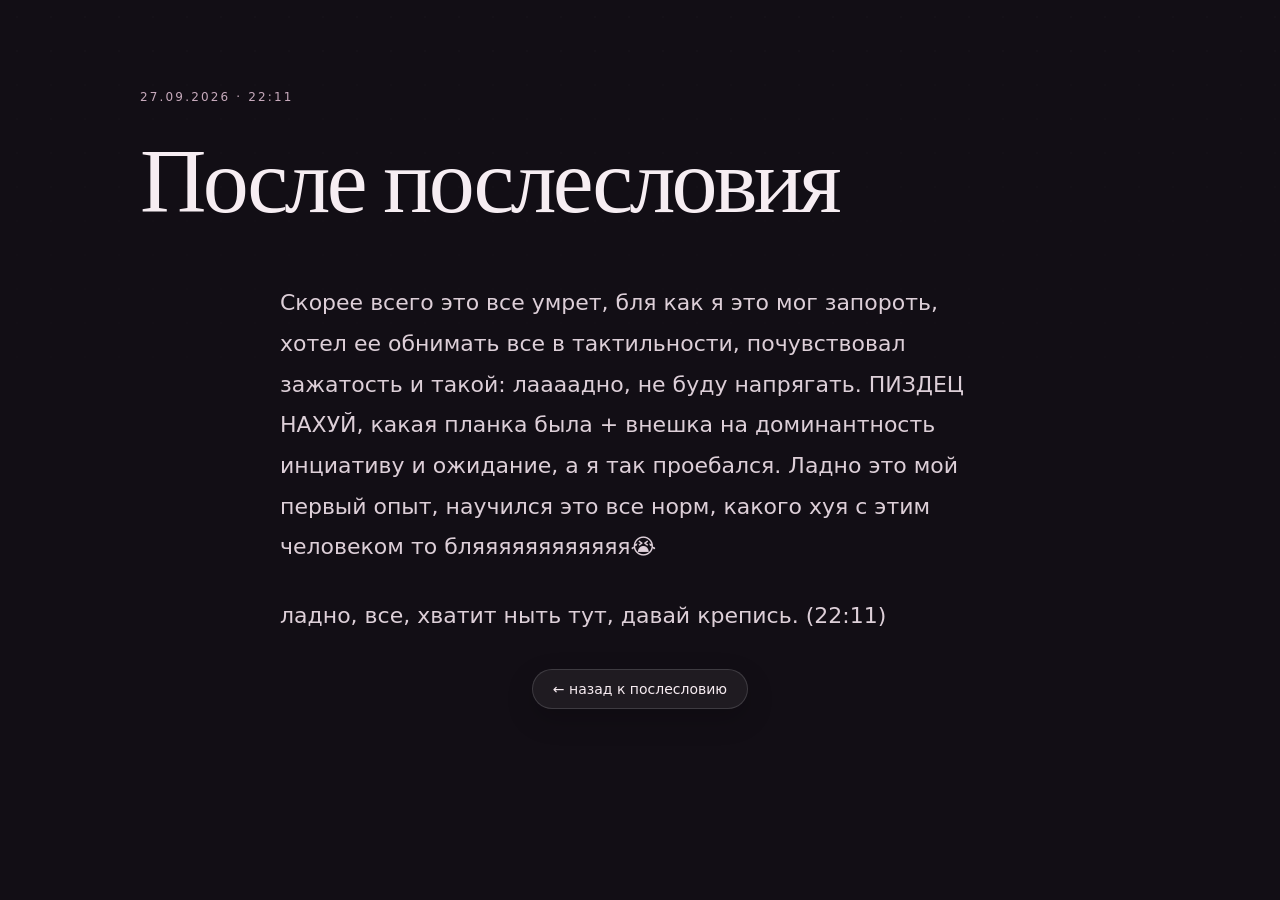
==== afterword-2.html @ 5e2ca645 "Add closing quote and a separate 22:11 journal page" ====
<!doctype html>
<html lang="ru">
<head>
<meta charset="utf-8">
<meta name="viewport" content="width=device-width, initial-scale=1, viewport-fit=cover">
<meta name="theme-color" content="#120e15">
<title>После послесловия — 27.09.2026, 22:11</title>
<link rel="stylesheet" href="site.css?v=20260927-32">
</head>
<body class="afterword-page">
<main class="afterword">
<div class="afterword-label">27.09.2026 · 22:11</div>
<h1>После послесловия</h1>
<div class="afterword-copy">
<p>Скорее всего это все умрет, бля как я это мог запороть, хотел ее обнимать все в тактильности, почувствовал зажатость и такой: лаааадно, не буду напрягать. ПИЗДЕЦ НАХУЙ, какая планка была + внешка на доминантность инциативу и ожидание, а я так проебался. Ладно это мой первый опыт, научился это все норм, какого хуя с этим человеком то бляяяяяяяяяяяя😭</p>
<p>ладно, все, хватит ныть тут, давай крепись. (22:11)</p>
</div>
<nav class="page-nav" aria-label="Навигация"><a href="afterword.html">← назад к послесловию</a></nav>
</main>
</body>
</html>
---- site.css ----
:root {
      --bg: #0d0910;
      --bg2: #1a101a;
      --paper: #fff8f3;
      --ink: #3a2730;
      --rose: #c78fa4;
      --rose-2: #e6b6c7;
      --cream: #f7ede7;
      --white: #fffdfb;
      --muted: #bdaab4;
      --gold: #c8ab7d;
      --shadow: 0 24px 70px rgba(0,0,0,.42);
    }

    * { box-sizing: border-box; }
    html { scroll-behavior: smooth; }
    body {
      margin: 0;
      font-family: Inter, ui-sans-serif, system-ui, -apple-system, BlinkMacSystemFont, "Segoe UI", sans-serif;
      color: var(--white);
      background:
        radial-gradient(circle at 20% 10%, rgba(199,143,164,.16), transparent 30%),
        radial-gradient(circle at 85% 20%, rgba(200,171,125,.08), transparent 28%),
        linear-gradient(180deg, #110b12 0%, #0b080d 45%, #100b12 100%);
      min-height: 100vh;
      overflow-x: hidden;
    }

    body::before {
      content: "";
      position: fixed;
      inset: 0;
      pointer-events: none;
      background-image: radial-gradient(rgba(255,255,255,.14) 1px, transparent 1px);
      background-size: 34px 34px;
      mask-image: linear-gradient(to bottom, rgba(0,0,0,.5), transparent 78%);
      opacity: .24;
      z-index: 0;
    }

    button { font: inherit; }

    .intro {
      position: fixed;
      inset: 0;
      z-index: 100;
      display: grid;
      place-items: center;
      padding: 22px;
      background:
        radial-gradient(circle at center, rgba(199,143,164,.15), transparent 45%),
        linear-gradient(180deg, #120c14, #08070a);
      transition: opacity 1s ease, visibility 1s ease;
    }

    .intro.hidden { opacity: 0; visibility: hidden; }

    .intro-note {
      position: absolute;
      top: 24px;
      left: 50%;
      transform: translateX(-50%);
      width: min(92vw, 620px);
      text-align: center;
      color: #d7c8d0;
      font-size: 14px;
      letter-spacing: .03em;
      opacity: .8;
    }

    .envelope-wrap {
      width: min(88vw, 430px);
      perspective: 1200px;
      filter: drop-shadow(0 30px 45px rgba(0,0,0,.48));
    }

    .envelope {
      position: relative;
      width: 100%;
      aspect-ratio: 1.5 / 1;
      cursor: pointer;
      transform-style: preserve-3d;
    }

    .envelope-base {
      position: absolute;
      inset: 0;
      border-radius: 18px;
      background: linear-gradient(145deg, #eed7df, #c99baa 70%);
      overflow: hidden;
      box-shadow: inset 0 1px 0 rgba(255,255,255,.5);
    }

    .envelope-base::before,
    .envelope-base::after {
      content: "";
      position: absolute;
      bottom: 0;
      width: 72%;
      height: 100%;
      background: linear-gradient(145deg, #ddb6c3, #bf8899);
    }
    .envelope-base::before {
      left: -24%;
      clip-path: polygon(0 100%, 0 35%, 100% 100%);
    }
    .envelope-base::after {
      right: -24%;
      clip-path: polygon(0 100%, 100% 35%, 100% 100%);
    }

    .flap {
      position: absolute;
      inset: 0 0 auto 0;
      height: 58%;
      transform-origin: top;
      background: linear-gradient(160deg, #f7e7ec, #d5a8b7);
      clip-path: polygon(0 0, 100% 0, 50% 100%);
      z-index: 5;
      transition: transform 1s cubic-bezier(.2,.9,.18,1);
      backface-visibility: hidden;
    }

    .seal {
      position: absolute;
      left: 50%;
      top: 54%;
      width: 64px;
      height: 64px;
      border-radius: 50%;
      transform: translate(-50%,-50%);
      z-index: 6;
      display: grid;
      place-items: center;
      color: #f9e8ed;
      font-size: 25px;
      background: radial-gradient(circle at 35% 30%, #b8667c, #7d3348 72%);
      box-shadow: 0 8px 18px rgba(84,32,49,.35), inset 0 0 0 4px rgba(255,255,255,.08);
      transition: transform .5s ease, opacity .45s ease;
    }

    .tap-label {
      position: absolute;
      left: 50%;
      bottom: -54px;
      transform: translateX(-50%);
      white-space: nowrap;
      color: #e4d3dc;
      font-size: 14px;
      opacity: .85;
      letter-spacing: .05em;
      animation: pulse 1.8s infinite;
    }

    .letter {
      position: absolute;
      left: 6%;
      right: 6%;
      top: 10%;
      height: 120%;
      z-index: 4;
      padding: 28px 26px 30px;
      border-radius: 16px;
      color: var(--ink);
      background:
        linear-gradient(rgba(255,255,255,.76), rgba(255,255,255,.84)),
        repeating-linear-gradient(0deg, transparent 0 27px, rgba(99,59,74,.05) 27px 28px),
        var(--paper);
      box-shadow: var(--shadow);
      transform: translateY(44%) scale(.94);
      opacity: 0;
      overflow: auto;
      transition: transform 1.2s cubic-bezier(.16,.82,.16,1), opacity .65s ease;
    }

    .letter h2 {
      margin: 0 0 12px;
      font-family: Georgia, "Times New Roman", serif;
      font-weight: 500;
      font-size: clamp(28px, 6vw, 42px);
    }

    .letter p {
      margin: 0;
      line-height: 1.7;
      font-size: clamp(14px, 3.6vw, 17px);
    }

    .letter .sign {
      display: block;
      margin-top: 18px;
      font-family: Georgia, "Times New Roman", serif;
      font-style: italic;
      font-size: 19px;
    }

    .envelope.open .flap { transform: rotateX(180deg); }
    .envelope.open .seal { transform: translate(-50%,-50%) scale(.75); opacity: 0; }
    .envelope.open .letter { transform: translateY(-18%) scale(1); opacity: 1; }
    .envelope.open .tap-label { opacity: 0; animation: none; }

    .burning .letter {
      animation: burnAway 3.2s forwards ease-in;
      overflow: hidden;
    }
    .burning .letter::after {
      content: "";
      position: absolute;
      inset: -40% -10% auto -10%;
      height: 130%;
      background:
        radial-gradient(circle at 20% 80%, rgba(255,220,122,.95) 0 6%, rgba(255,115,31,.95) 7% 14%, rgba(49,17,12,.98) 24%, transparent 38%),
        radial-gradient(circle at 65% 85%, rgba(255,233,154,.95) 0 5%, rgba(255,91,24,.9) 8% 14%, rgba(55,18,15,.98) 25%, transparent 39%),
        linear-gradient(to bottom, transparent 0%, rgba(54,18,15,.98) 62%, #09070a 85%);
      filter: blur(2px);
      animation: burnLine 3.2s forwards linear;
      mix-blend-mode: multiply;
    }

    @keyframes burnAway {
      0% { opacity: 1; filter: none; }
      65% { filter: sepia(.4) contrast(1.15); }
      100% { opacity: 0; transform: translateY(-24%) scale(.94); filter: blur(10px) brightness(.35); }
    }
    @keyframes burnLine {
      0% { transform: translateY(-55%); }
      100% { transform: translateY(82%); }
    }
    @keyframes pulse {
      0%,100% { opacity:.55; transform:translateX(-50%) translateY(0); }
      50% { opacity:1; transform:translateX(-50%) translateY(-4px); }
    }

    .site {
      position: relative;
      z-index: 1;
      opacity: 0;
      transform: translateY(16px);
      transition: opacity 1.2s ease, transform 1.2s ease;
    }
    .site.visible { opacity: 1; transform: none; }

    .hero {
      min-height: 100svh;
      display: grid;
      place-items: center;
      text-align: center;
      padding: 92px 22px 64px;
      position: relative;
      overflow: hidden;
    }

    .halo {
      position: absolute;
      width: min(76vw, 720px);
      aspect-ratio: 1;
      border-radius: 50%;
      background: radial-gradient(circle, rgba(224,173,194,.17), transparent 68%);
      filter: blur(18px);
      animation: breathe 6s ease-in-out infinite;
    }

    .hero-content { position: relative; max-width: 900px; }
    .eyebrow {
      margin-bottom: 18px;
      color: var(--rose-2);
      font-size: 12px;
      font-weight: 600;
      letter-spacing: .28em;
      text-transform: uppercase;
    }
    h1 {
      margin: 0;
      font-family: Georgia, "Times New Roman", serif;
      font-size: clamp(52px, 12vw, 118px);
      font-weight: 400;
      line-height: .95;
      letter-spacing: -.04em;
    }
    h1 .soft { color: var(--rose-2); font-style: italic; }
    .hero p {
      max-width: 680px;
      margin: 30px auto 0;
      color: #d8c9d0;
      font-size: clamp(16px, 2.4vw, 21px);
      line-height: 1.75;
    }
    .scroll-cue {
      margin-top: 42px;
      color: #a9939e;
      font-size: 13px;
      letter-spacing: .08em;
    }
    .scroll-cue span { display:block; margin-top: 10px; font-size: 22px; animation: drift 1.8s infinite; }

    @keyframes breathe { 50% { transform: scale(1.12); opacity:.78; } }
    @keyframes drift { 50% { transform: translateY(7px); } }

    .section {
      width: min(1100px, 92vw);
      margin: 0 auto;
      padding: 90px 0;
    }
    .section-title {
      max-width: 760px;
      margin-bottom: 36px;
    }
    .section-title .kicker {
      color: var(--gold);
      letter-spacing: .2em;
      text-transform: uppercase;
      font-size: 12px;
    }
    .section-title h2 {
      margin: 10px 0 0;
      font-family: Georgia, "Times New Roman", serif;
      font-weight: 400;
      font-size: clamp(34px, 6vw, 62px);
      line-height: 1.05;
    }
    .section-title p {
      margin: 16px 0 0;
      color: var(--muted);
      line-height: 1.7;
    }

    .portrait-card {
      min-height: 420px;
      border: 1px solid rgba(255,255,255,.08);
      border-radius: 32px;
      overflow: hidden;
      display: grid;
      grid-template-columns: 1.05fr .95fr;
      background:
        linear-gradient(135deg, rgba(255,255,255,.055), rgba(255,255,255,.018)),
        rgba(255,255,255,.015);
      box-shadow: 0 30px 80px rgba(0,0,0,.25);
    }
    .portrait-copy { padding: clamp(30px, 6vw, 72px); align-self:center; }
    .portrait-copy h3 {
      font-family: Georgia, "Times New Roman", serif;
      font-weight:400;
      font-size: clamp(34px, 6vw, 66px);
      margin:0 0 18px;
    }
    .portrait-copy p { color:#d1c1ca; line-height:1.8; margin:0; }
    .portrait-art {
      position: relative;
      min-height: 360px;
      background:
        radial-gradient(circle at 52% 35%, rgba(235,200,181,.2) 0 9%, transparent 10%),
        radial-gradient(ellipse at 50% 42%, rgba(69,40,30,.95) 0 27%, transparent 28%),
        radial-gradient(ellipse at 50% 60%, rgba(199,143,164,.22) 0 30%, transparent 31%),
        linear-gradient(160deg, #1f131d, #0d0a0d 72%);
      overflow:hidden;
    }
    .portrait-art::before,
    .portrait-art::after {
      content:"";
      position:absolute;
      border-radius:50%;
      filter:blur(1px);
    }
    .portrait-art::before {
      width: 290px; height: 390px;
      left:50%; top:54%; transform:translate(-50%,-50%);
      border: 1px solid rgba(255,255,255,.12);
      box-shadow: 0 0 80px rgba(199,143,164,.18) inset;
    }
    .portrait-art::after {
      width: 180px; height: 180px;
      left: 18%; bottom: -45px;
      background: radial-gradient(circle, rgba(199,143,164,.28), transparent 70%);
    }
    .portrait-caption {
      position:absolute;
      left:26px;
      bottom:24px;
      color:#eadce3;
      font-family:Georgia,serif;
      font-style:italic;
      font-size:18px;
    }

    .reasons-grid {
      display:grid;
      grid-template-columns: repeat(2, minmax(0,1fr));
      gap: 14px;
    }
    .reason {
      border:1px solid rgba(255,255,255,.07);
      border-radius:22px;
      padding:22px 22px 24px;
      background: rgba(255,255,255,.03);
      backdrop-filter: blur(10px);
      transform: translateY(18px);
      opacity: 0;
      transition: transform .6s ease, opacity .6s ease, border-color .35s ease, background .35s ease;
    }
    .reason.show { transform:none; opacity:1; }
    .reason:hover { border-color:rgba(230,182,199,.32); background:rgba(255,255,255,.05); }
    .num { color:var(--rose-2); font-size:12px; letter-spacing:.16em; }
    .reason p { margin:9px 0 0; color:#e4d9df; line-height:1.6; }

    .one-thing {
      margin-top: 18px;
      border-radius: 26px;
      padding: 28px;
      border: 1px solid rgba(200,171,125,.24);
      background: linear-gradient(135deg, rgba(200,171,125,.08), rgba(199,143,164,.05));
    }
    .one-thing strong { color:#f0d8b1; }
    .one-thing p { margin:8px 0 0; color:#d6c7cf; line-height:1.75; }

    .finale {
      min-height: 86svh;
      display:grid;
      place-items:center;
      text-align:center;
      padding: 100px 22px;
      position:relative;
      overflow:hidden;
    }
    .finale::before {
      content:"";
      position:absolute;
      width:820px;
      height:820px;
      border-radius:50%;
      background:radial-gradient(circle, rgba(199,143,164,.13), transparent 66%);
      animation:breathe 7s ease-in-out infinite;
    }
    .finale-inner { position:relative; max-width:850px; }
    .finale .tiny { color:var(--gold); text-transform:uppercase; letter-spacing:.22em; font-size:12px; }
    .finale h2 {
      margin:16px 0 18px;
      font-family:Georgia,serif;
      font-weight:400;
      font-size:clamp(42px,8vw,84px);
      line-height:1.04;
    }
    .finale p { margin:0 auto; max-width:720px; color:#d6c6cf; font-size:clamp(17px,2.6vw,22px); line-height:1.8; }
    .final-phrase {
      margin-top:34px !important;
      color:#fff5f8 !important;
      font-family:Georgia,serif;
      font-style:italic;
      font-size:clamp(22px,4vw,34px) !important;
    }

    .footer { text-align:center; padding:30px 20px 46px; color:#7f6f78; font-size:12px; letter-spacing:.08em; }

    .heart {
      position: fixed;
      bottom: -30px;
      z-index: 0;
      opacity: .18;
      pointer-events:none;
      animation: floatUp linear forwards;
      color:#f0b9cd;
    }
    @keyframes floatUp {
      to { transform: translateY(-115vh) rotate(35deg); opacity:0; }
    }

    .fade-up { opacity:1; transform:none; transition:opacity .8s ease, transform .8s ease; }
    .fade-up.show { opacity:1; transform:none; }

    @media (max-width: 760px) {
      .portrait-card { grid-template-columns: 1fr; }
      .portrait-art { min-height: 300px; order:-1; }
      .reasons-grid { grid-template-columns: 1fr; }
      .section { padding: 68px 0; }
      .letter { height: 145%; padding:22px 20px; }
      .envelope.open .letter { transform: translateY(-26%) scale(1); }
    }


    /* Надежное открытие без JavaScript: работает через :target */
    a.envelope { display:block; color:inherit; text-decoration:none; -webkit-tap-highlight-color:transparent; touch-action:manipulation; }
    .intro:target .flap { transform: rotateX(180deg); }
    .intro:target .seal { transform: translate(-50%,-50%) scale(.75); opacity:0; }
    .intro:target .letter {
      animation: cssLetterLife 20.3s forwards cubic-bezier(.16,.82,.16,1);
    }
    .intro:target .tap-label { opacity:0; animation:none; }
    .intro:target { animation: cssIntroAway 1.1s 20.2s forwards ease; }
    .intro:target + .site { animation: cssSiteIn 1.5s 20.2s forwards cubic-bezier(.2,.8,.2,1); }

    /* Зеленая магия: силуэт волшебника, взмах палочки, луч и растворение бумаги */
    .wizard {
      position:absolute;
      left:max(12px, 5vw);
      bottom:5vh;
      width:150px;
      height:250px;
      opacity:0;
      transform:translateX(-28px) scale(.94);
      filter:drop-shadow(0 0 18px rgba(102,255,159,.2));
      pointer-events:none;
      z-index:18;
    }
    .wizard .head {
      position:absolute; left:48px; top:20px; width:46px; height:56px;
      border-radius:52% 48% 48% 52%;
      background:linear-gradient(145deg,#17151a,#060708 72%);
      box-shadow:inset -8px -6px 0 rgba(255,255,255,.025);
    }
    .wizard .hair {
      position:absolute; left:40px; top:10px; width:62px; height:34px;
      border-radius:65% 45% 48% 28%;
      background:linear-gradient(145deg,#ece7df,#9a9692 72%);
      transform:rotate(-8deg);
      opacity:.85;
    }
    .wizard .body {
      position:absolute; left:32px; top:68px; width:78px; height:158px;
      clip-path:polygon(31% 0,70% 0,83% 22%,100% 100%,0 100%,17% 22%);
      background:linear-gradient(100deg,#08090b,#17151a 58%,#060708);
    }
    .wizard .arm {
      position:absolute; left:83px; top:86px; width:76px; height:16px;
      transform-origin:6px 8px;
      transform:rotate(-10deg);
      border-radius:12px;
      background:#0b0c0f;
    }
    .wizard .wand {
      position:absolute; left:145px; top:83px; width:112px; height:4px;
      transform-origin:0 50%;
      transform:rotate(-12deg);
      border-radius:999px;
      background:linear-gradient(90deg,#3a2c25,#0c0908);
      box-shadow:0 0 7px rgba(116,255,163,.25);
    }
    .wizard .wand::after {
      content:""; position:absolute; right:-4px; top:50%; width:8px; height:8px;
      transform:translateY(-50%); border-radius:50%;
      background:#baffce; opacity:0;
      box-shadow:0 0 8px #86ffad,0 0 22px #33ff77,0 0 42px rgba(26,255,95,.9);
    }
    .spell-beam {
      position:absolute;
      left:calc(max(12px, 5vw) + 248px);
      bottom:calc(5vh + 158px);
      width:min(47vw, 430px);
      height:5px;
      z-index:17;
      transform-origin:left center;
      transform:rotate(-3deg) scaleX(0);
      opacity:0;
      border-radius:999px;
      background:linear-gradient(90deg,#d9ffe4,#5dff92 18%,#13ea5d 60%,rgba(20,235,90,0));
      box-shadow:0 0 8px #8affae,0 0 22px rgba(25,255,99,.9),0 0 48px rgba(25,255,99,.45);
      pointer-events:none;
    }
    .spell-flash {
      position:absolute; inset:0; z-index:16; opacity:0; pointer-events:none;
      background:radial-gradient(circle at 55% 50%,rgba(80,255,126,.25),transparent 35%);
      mix-blend-mode:screen;
    }
    .intro:target .wizard { animation:wizardEnter 5.4s 14.2s forwards ease; }
    .intro:target .wizard .arm { animation:wandArm 1.2s 15.25s both cubic-bezier(.2,.9,.2,1); }
    .intro:target .wizard .wand { animation:wandMove 1.2s 15.25s both cubic-bezier(.2,.9,.2,1); }
    .intro:target .wizard .wand::after { animation:wandGlow 1.45s 15.72s both ease-out; }
    .intro:target .spell-beam { animation:spellBeam 1.05s 15.7s both ease-out; }
    .intro:target .spell-flash { animation:spellFlash .95s 15.8s both ease-out; }

    .intro:target .letter::before {
      content:"";
      position:absolute; inset:-14%; z-index:20; pointer-events:none; opacity:0;
      background:
        radial-gradient(circle at 16% 18%,rgba(139,255,164,.95) 0 1.2%,transparent 1.9%),
        radial-gradient(circle at 76% 24%,rgba(73,255,128,.9) 0 1.1%,transparent 1.8%),
        radial-gradient(circle at 39% 63%,rgba(183,255,199,.8) 0 1%,transparent 1.7%),
        radial-gradient(circle at 88% 76%,rgba(58,244,111,.9) 0 1.4%,transparent 2%),
        radial-gradient(circle at 22% 82%,rgba(94,255,140,.82) 0 1.25%,transparent 2%),
        conic-gradient(from 130deg at 50% 50%,transparent,#39ff78 10deg,transparent 34deg,#7aff9f 48deg,transparent 76deg);
      filter:blur(.2px) drop-shadow(0 0 8px rgba(49,255,105,.85));
      mix-blend-mode:screen;
      animation:magicParticles 4.25s 16.05s forwards ease-out;
    }
    .intro:target .letter::after {
      content:"";
      position:absolute; inset:-8%; z-index:19; pointer-events:none; opacity:0;
      background:
        radial-gradient(circle at 50% 50%,rgba(113,255,149,.3),transparent 45%),
        repeating-radial-gradient(circle at 50% 50%,rgba(91,255,132,.35) 0 2px,transparent 3px 12px);
      filter:blur(7px);
      mix-blend-mode:screen;
      animation:greenMist 4.1s 16.1s forwards ease-in-out;
    }

    @keyframes cssLetterLife {
      0% { transform:translateY(44%) scale(.94); opacity:0; filter:none; clip-path:inset(0 0 0 0 round 16px); }
      6% { transform:translateY(-18%) scale(1); opacity:1; filter:none; clip-path:inset(0 0 0 0 round 16px); }
      75% { transform:translateY(-18%) scale(1); opacity:1; filter:none; clip-path:inset(0 0 0 0 round 16px); }
      80% { transform:translateY(-18%) scale(1.005); opacity:1; filter:brightness(1.04); clip-path:inset(0 0 0 0 round 16px); }
      84% { filter:brightness(1.15) saturate(1.15) drop-shadow(0 0 16px rgba(58,255,111,.28)); }
      89% { opacity:.92; clip-path:inset(5% 3% 8% 4% round 22px); filter:blur(.5px) brightness(1.2) hue-rotate(42deg); }
      94% { opacity:.6; clip-path:inset(15% 10% 24% 15% round 30px); transform:translateY(-19%) scale(1.02); filter:blur(2px) brightness(1.1) hue-rotate(55deg); }
      100% { opacity:0; clip-path:inset(46% 38% 46% 38% round 50%); transform:translateY(-22%) scale(.82); filter:blur(14px) brightness(.7) hue-rotate(65deg); }
    }
    @keyframes wizardEnter {
      0% { opacity:0; transform:translateX(-28px) scale(.94); }
      18% { opacity:.95; transform:translateX(0) scale(1); }
      72% { opacity:.95; transform:translateX(0) scale(1); }
      100% { opacity:0; transform:translateX(-8px) scale(.98); filter:blur(4px) drop-shadow(0 0 28px rgba(102,255,159,.3)); }
    }
    @keyframes wandArm {
      0% { transform:rotate(-10deg); }
      45% { transform:rotate(-36deg); }
      72% { transform:rotate(4deg); }
      100% { transform:rotate(-4deg); }
    }
    @keyframes wandMove {
      0% { transform:rotate(-12deg); }
      45% { transform:rotate(-38deg); }
      72% { transform:rotate(1deg); }
      100% { transform:rotate(-4deg); }
    }
    @keyframes wandGlow {
      0% { opacity:0; transform:translateY(-50%) scale(.2); }
      25% { opacity:1; transform:translateY(-50%) scale(1.6); }
      72% { opacity:1; transform:translateY(-50%) scale(1); }
      100% { opacity:0; transform:translateY(-50%) scale(2.5); }
    }
    @keyframes spellBeam {
      0% { opacity:0; transform:rotate(-3deg) scaleX(0); }
      16% { opacity:1; transform:rotate(-3deg) scaleX(.15); }
      55% { opacity:1; transform:rotate(-3deg) scaleX(1); }
      100% { opacity:0; transform:rotate(-3deg) scaleX(1.05); filter:blur(3px); }
    }
    @keyframes spellFlash {
      0%,100% { opacity:0; }
      28% { opacity:1; }
      58% { opacity:.35; }
    }
    @keyframes magicParticles {
      0% { opacity:0; transform:scale(.85) rotate(0deg); }
      16% { opacity:.96; transform:scale(1) rotate(4deg); }
      55% { opacity:.88; transform:scale(1.16) rotate(11deg); }
      100% { opacity:0; transform:scale(1.5) rotate(28deg); filter:blur(5px) drop-shadow(0 0 18px rgba(49,255,105,.9)); }
    }
    @keyframes greenMist {
      0% { opacity:0; transform:scale(.82); }
      24% { opacity:.72; transform:scale(1.02); }
      72% { opacity:.5; transform:scale(1.2) translateY(-2%); }
      100% { opacity:0; transform:scale(1.45) translateY(-7%); filter:blur(18px); }
    }
    @keyframes cssIntroAway {
      0% { opacity:1; visibility:visible; pointer-events:auto; }
      99% { opacity:0; visibility:visible; pointer-events:none; }
      100% { opacity:0; visibility:hidden; pointer-events:none; }
    }
    @keyframes cssSiteIn {
      from { opacity:0; transform:translateY(22px) scale(.995); filter:blur(4px); }
      to { opacity:1; transform:none; filter:none; }
    }


    /* Туманное появление секций при прокрутке */
    .mist-page {
      position: relative;
      isolation: isolate;
    }
    .js .mist-page {
      opacity: 0;
      transform: translateY(58px) scale(.985);
      filter: blur(18px) saturate(.82);
      transition:
        opacity 1.15s cubic-bezier(.2,.75,.18,1),
        transform 1.35s cubic-bezier(.16,.84,.18,1),
        filter 1.4s ease;
    }
    .js .mist-page.mist-visible {
      opacity: 1;
      transform: translateY(0) scale(1);
      filter: blur(0) saturate(1);
    }
    .mist-page::before,
    .mist-page::after {
      content:"";
      position:absolute;
      left:50%;
      width:min(118vw, 1320px);
      height:240px;
      transform:translateX(-50%);
      pointer-events:none;
      z-index:4;
      opacity:0;
      filter:blur(28px);
      background:
        radial-gradient(ellipse at 18% 55%, rgba(220,210,225,.18), transparent 38%),
        radial-gradient(ellipse at 52% 42%, rgba(235,225,238,.13), transparent 42%),
        radial-gradient(ellipse at 82% 62%, rgba(205,196,216,.15), transparent 36%);
    }
    .mist-page::before { top:-68px; }
    .mist-page::after { bottom:-68px; transform:translateX(-50%) scaleY(.8); }
    .js .mist-page.mist-visible::before { animation:fogDriftTop 1.8s both ease-out; }
    .js .mist-page.mist-visible::after { animation:fogDriftBottom 2.1s both ease-out; }
    @keyframes fogDriftTop {
      0% { opacity:.9; transform:translateX(-50%) translateY(42px) scale(1.08); }
      55% { opacity:.42; }
      100% { opacity:0; transform:translateX(-50%) translateY(-54px) scale(1.2); }
    }
    @keyframes fogDriftBottom {
      0% { opacity:.62; transform:translateX(-50%) translateY(-20px) scale(1.05,.8); }
      100% { opacity:0; transform:translateX(-50%) translateY(58px) scale(1.18,.9); }
    }
    .js .mist-inner,
    .js .mist-item {
      opacity:0;
      transform:translateY(26px);
      filter:blur(9px);
      transition:opacity .8s ease, transform .9s cubic-bezier(.18,.8,.2,1), filter .95s ease;
    }
    .js .mist-inner.mist-visible,
    .js .mist-item.mist-visible {
      opacity:1;
      transform:none;
      filter:none;
    }

    /* Причины как интерактивные конвертики */
    .reasons-grid {
      align-items:start;
      gap:18px;
    }
    .reason-envelope {
      position:relative;
      border:1px solid rgba(255,255,255,.09);
      border-radius:24px;
      background:linear-gradient(145deg, rgba(255,255,255,.052), rgba(255,255,255,.018));
      box-shadow:0 18px 44px rgba(0,0,0,.2);
      overflow:visible;
      transition:border-color .35s ease, box-shadow .35s ease, transform .35s ease;
    }
    .reason-envelope:hover {
      border-color:rgba(230,182,199,.3);
      box-shadow:0 22px 58px rgba(0,0,0,.28);
    }
    .reason-envelope summary {
      position:relative;
      min-height:176px;
      display:grid;
      place-items:center;
      align-content:center;
      gap:10px;
      padding:30px 22px 26px;
      cursor:pointer;
      list-style:none;
      -webkit-tap-highlight-color:transparent;
      touch-action:manipulation;
      user-select:none;
      perspective:900px;
    }
    .reason-envelope summary::-webkit-details-marker { display:none; }
    .envelope-face {
      position:absolute;
      inset:18px 20px;
      border-radius:18px;
      overflow:hidden;
      background:linear-gradient(145deg, #ecd4de, #c594a6 72%);
      box-shadow:inset 0 1px 0 rgba(255,255,255,.48), 0 15px 34px rgba(0,0,0,.18);
      z-index:0;
    }
    .envelope-face::before,
    .envelope-face::after {
      content:"";
      position:absolute;
      bottom:0;
      width:74%;
      height:86%;
      background:linear-gradient(145deg,#dcb3c1,#b77e92);
    }
    .envelope-face::before { left:-25%; clip-path:polygon(0 100%,0 32%,100% 100%); }
    .envelope-face::after { right:-25%; clip-path:polygon(0 100%,100% 32%,100% 100%); }
    .reason-envelope summary::before {
      content:"";
      position:absolute;
      left:20px; right:20px; top:18px;
      height:86px;
      clip-path:polygon(0 0,100% 0,50% 100%);
      background:linear-gradient(160deg,#f7e6ec,#d4a7b7);
      transform-origin:top;
      z-index:1;
      transition:transform .8s cubic-bezier(.2,.88,.2,1), filter .8s ease;
      backface-visibility:hidden;
    }
    .reason-index,
    .tap-reason,
    .reason-seal { position:relative; z-index:3; }
    .reason-index {
      color:#5f3b49;
      font-size:12px;
      font-weight:750;
      letter-spacing:.14em;
      text-transform:uppercase;
      margin-top:4px;
    }
    .tap-reason {
      color:#684452;
      font-size:11px;
      letter-spacing:.04em;
      opacity:.78;
    }
    .reason-seal {
      width:58px;
      height:58px;
      border-radius:50%;
      display:grid;
      place-items:center;
      font-size:31px;
      background:radial-gradient(circle at 35% 30%, #fff8fb, #edcad8 68%, #c690a4);
      border:1px solid rgba(117,68,86,.22);
      box-shadow:0 8px 18px rgba(84,32,49,.24), inset 0 0 0 3px rgba(255,255,255,.42);
      transform:translateZ(0);
      will-change:transform,opacity,filter;
    }
    .reason-envelope[open] summary::before {
      transform:rotateX(180deg);
      filter:brightness(.92);
    }
    .reason-envelope[open] .angel-seal {
      animation:angelFlyAway 1.18s cubic-bezier(.24,.72,.22,1) forwards;
    }
    @keyframes angelFlyAway {
      0% { transform:translate(0,0) rotate(0) scale(1); opacity:1; filter:none; }
      20% { transform:translate(10px,-12px) rotate(-7deg) scale(1.08); }
      48% { transform:translate(22vw,-18vh) rotate(10deg) scale(.92); opacity:1; filter:drop-shadow(0 0 12px rgba(255,245,255,.6)); }
      100% { transform:translate(62vw,-58vh) rotate(28deg) scale(.5); opacity:0; filter:blur(4px); }
    }
    .reason-letter {
      position:relative;
      z-index:2;
      margin:0 20px 20px;
      border-radius:18px;
      color:#3a2730;
      background:
        linear-gradient(rgba(255,255,255,.9), rgba(255,255,255,.94)),
        repeating-linear-gradient(0deg, transparent 0 27px, rgba(99,59,74,.05) 27px 28px),
        #fff8f3;
      box-shadow:0 18px 40px rgba(0,0,0,.22);
      transform-origin:top;
      animation:reasonLetterIn .72s cubic-bezier(.18,.84,.22,1) both;
    }
    .reason-letter p {
      margin:0;
      padding:26px 24px 28px;
      line-height:1.7;
      font-family:Georgia,"Times New Roman",serif;
      font-size:clamp(16px,2.2vw,19px);
    }
    @keyframes reasonLetterIn {
      from { opacity:0; transform:translateY(-24px) scale(.96); filter:blur(8px); }
      to { opacity:1; transform:none; filter:none; }
    }

    /* Последний конверт: сердитый смайлик не улетает, а отскакивает и остаётся рядом */
    .dislike-envelope {
      grid-column:1 / -1;
      margin-top:10px;
      border-color:rgba(236,151,115,.18);
      background:linear-gradient(145deg,rgba(156,67,44,.08),rgba(255,255,255,.018));
    }
    .dislike-envelope .envelope-face {
      background:linear-gradient(145deg,#e6c6bc,#bb7b69 72%);
    }
    .dislike-envelope summary::before {
      background:linear-gradient(160deg,#f0ddd6,#c78d7a);
    }
    .dislike-index { color:#5f332b; }
    .angry-seal {
      background:radial-gradient(circle at 35% 30%,#ffe7df,#e8a995 70%,#b96753);
    }
    .dislike-envelope[open] .angry-seal {
      animation:angryScoot .68s cubic-bezier(.22,.8,.2,1) forwards;
    }
    @keyframes angryScoot {
      0% { transform:translateX(0) rotate(0) scale(1); }
      42% { transform:translateX(78px) rotate(11deg) scale(1.08); }
      68% { transform:translateX(56px) rotate(4deg) scale(.98); }
      100% { transform:translateX(64px) rotate(6deg) scale(.98); }
    }
    .dislike-letter { border:1px solid rgba(145,76,55,.14); }

    @media (max-width:760px) {
      .reason-envelope summary { min-height:164px; }
      .envelope-face { inset:16px 14px; }
      .reason-envelope summary::before { left:14px; right:14px; top:16px; }
      .reason-letter { margin:0 14px 16px; }
      @keyframes angelFlyAway {
        0% { transform:translate(0,0) rotate(0) scale(1); opacity:1; }
        25% { transform:translate(8px,-12px) rotate(-7deg) scale(1.08); opacity:1; }
        100% { transform:translate(42vw,-50vh) rotate(26deg) scale(.5); opacity:0; filter:blur(4px); }
      }
      @keyframes angryScoot {
        0% { transform:translateX(0) rotate(0) scale(1); }
        45% { transform:translateX(48px) rotate(11deg) scale(1.07); }
        100% { transform:translateX(38px) rotate(5deg) scale(.98); }
      }
    }

    @media (prefers-reduced-motion: reduce) {
      *, *::before, *::after { animation-duration:.001ms !important; animation-iteration-count:1 !important; transition-duration:.001ms !important; }
    }
  

/* ===== v3: slide reveal + burning envelopes + memory photos ===== */
html { scroll-snap-type: y proximity; }
.hero, .chapter-slide { scroll-snap-align: start; scroll-snap-stop: normal; }
.hero { min-height: 100svh; }
.chapter-slide {
  min-height: 100svh;
  display: grid;
  place-items: center;
  padding-top: clamp(72px, 10vh, 120px);
  padding-bottom: clamp(72px, 10vh, 120px);
}
.js .chapter-slide,
.js .chapter-reveal {
  opacity: 0;
  transform: translateY(110px) scale(.965);
  filter: blur(28px) brightness(.72);
  transition: opacity 1.35s cubic-bezier(.16,.78,.18,1), transform 1.55s cubic-bezier(.14,.82,.16,1), filter 1.55s ease;
}
.js .chapter-slide.mist-visible,
.js .chapter-reveal.mist-visible {
  opacity: 1;
  transform: translateY(0) scale(1);
  filter: blur(0) brightness(1);
}
.chapter-slide::before,
.chapter-reveal::before {
  height: min(46vh, 430px) !important;
  top: -5vh !important;
  background:
    radial-gradient(ellipse at 10% 52%, rgba(244,237,247,.28), transparent 42%),
    radial-gradient(ellipse at 42% 42%, rgba(226,217,233,.24), transparent 46%),
    radial-gradient(ellipse at 74% 60%, rgba(239,228,242,.22), transparent 42%),
    radial-gradient(ellipse at 96% 46%, rgba(211,198,220,.24), transparent 38%) !important;
  filter: blur(34px) !important;
}
.js .chapter-slide.mist-visible::before,
.js .chapter-reveal.mist-visible::before { animation: fogCurtainLift 2.35s cubic-bezier(.14,.78,.18,1) both !important; }
@keyframes fogCurtainLift {
  0% { opacity: .98; transform: translateX(-50%) translateY(34vh) scale(1.2); }
  45% { opacity: .62; }
  100% { opacity: 0; transform: translateX(-50%) translateY(-18vh) scale(1.42); }
}
.scroll-cue {
  margin-top: 34px;
  padding: 10px 18px;
  border: 1px solid rgba(255,255,255,.08);
  border-radius: 999px;
  background: rgba(255,255,255,.025);
  box-shadow: 0 14px 40px rgba(0,0,0,.18);
}
.scroll-cue span { animation: cueFloat 1.7s ease-in-out infinite; }
@keyframes cueFloat { 0%,100%{transform:translateY(0);opacity:.55} 50%{transform:translateY(7px);opacity:1} }

/* Closed envelope refinements */
.reason-envelope { overflow: visible; }
.reason-envelope summary { overflow: visible; transition: transform .35s ease, opacity .35s ease, filter .35s ease; }
.reason-envelope:not(.dislike-envelope) summary { isolation: isolate; }
.reason-envelope:not(.dislike-envelope) .reason-seal {
  box-shadow: 0 10px 24px rgba(84,32,49,.28), inset 0 0 0 3px rgba(255,255,255,.52), 0 0 0 7px rgba(255,247,251,.09);
}
.reason-envelope:not(.dislike-envelope) .tap-reason::after { content: ' · конверт сгорит'; opacity: .7; }

/* Burn line: moves from the bottom to the top while paper disappears underneath it */
.burn-line {
  position: absolute;
  left: 10px;
  right: 10px;
  bottom: 5px;
  height: 78px;
  z-index: 12;
  opacity: 0;
  pointer-events: none;
  filter: drop-shadow(0 -5px 12px rgba(255,104,28,.42));
}
.burn-line::before {
  content: '';
  position: absolute;
  inset: 0;
  background:
    radial-gradient(ellipse at 4% 76%, rgba(255,231,121,.98) 0 8%, rgba(255,119,28,.95) 9% 17%, transparent 19%),
    radial-gradient(ellipse at 14% 58%, rgba(255,238,148,.98) 0 8%, rgba(255,117,20,.94) 9% 18%, transparent 20%),
    radial-gradient(ellipse at 27% 78%, rgba(255,223,99,.96) 0 9%, rgba(245,88,19,.94) 10% 19%, transparent 21%),
    radial-gradient(ellipse at 39% 54%, rgba(255,245,172,.98) 0 7%, rgba(255,129,25,.96) 8% 17%, transparent 19%),
    radial-gradient(ellipse at 52% 75%, rgba(255,226,108,.98) 0 9%, rgba(241,78,18,.96) 10% 20%, transparent 22%),
    radial-gradient(ellipse at 64% 55%, rgba(255,244,169,.98) 0 8%, rgba(255,123,27,.95) 9% 18%, transparent 20%),
    radial-gradient(ellipse at 76% 80%, rgba(255,221,93,.96) 0 9%, rgba(241,81,18,.95) 10% 20%, transparent 22%),
    radial-gradient(ellipse at 88% 58%, rgba(255,242,161,.98) 0 8%, rgba(255,119,23,.96) 9% 18%, transparent 20%),
    radial-gradient(ellipse at 97% 74%, rgba(255,225,104,.98) 0 8%, rgba(239,72,15,.95) 9% 18%, transparent 20%);
  transform-origin: center bottom;
  animation: flameFlicker .18s ease-in-out infinite alternate;
}
.burn-line::after {
  content: '';
  position: absolute;
  left: 2%; right: 2%; bottom: 4px;
  height: 8px;
  border-radius: 50%;
  background: linear-gradient(90deg, transparent, #24120d 7%, #100b09 18%, #3b1a0d 29%, #080605 45%, #3c190b 62%, #090605 78%, #2f160d 92%, transparent);
  box-shadow: 0 -3px 12px rgba(0,0,0,.8), 0 -1px 5px rgba(255,112,29,.55);
}
@keyframes flameFlicker { from{transform:scaleY(.88) translateY(3px);filter:blur(.2px)} to{transform:scaleY(1.08) translateY(-2px);filter:blur(.7px)} }
.reason-envelope.burning .burn-line { opacity: 1; animation: burnLineRise 1.85s cubic-bezier(.36,.04,.16,.98) forwards; }
@keyframes burnLineRise {
  0% { bottom: 3px; opacity: 0; transform: scaleX(.92); }
  8% { opacity: 1; }
  84% { opacity: 1; transform: scaleX(1.03); }
  100% { bottom: calc(100% - 72px); opacity: 0; transform: scaleX(.72); }
}
.reason-envelope.burning summary {
  pointer-events: none;
  animation: paperBurnAway 1.85s cubic-bezier(.36,.04,.16,.98) forwards;
}
@keyframes paperBurnAway {
  0% { clip-path: inset(0 0 0 0 round 22px); opacity: 1; filter: none; transform: scale(1); }
  12% { filter: sepia(.08) brightness(.98); }
  30% { clip-path: inset(0 0 18% 0 round 22px); filter: sepia(.22) saturate(1.2) brightness(.92); }
  58% { clip-path: inset(0 0 53% 0 round 22px); filter: sepia(.5) saturate(1.4) brightness(.72) contrast(1.2); }
  82% { clip-path: inset(0 0 82% 0 round 22px); opacity: .88; filter: sepia(.8) saturate(1.6) brightness(.52) contrast(1.4); transform: scale(.992); }
  100% { clip-path: inset(0 0 100% 0 round 22px); opacity: 0; filter: sepia(1) brightness(.28); transform: scale(.97); }
}
.reason-envelope.burning .reason-seal { animation: sealHeat 1.25s ease-out forwards; }
@keyframes sealHeat {
  0%{transform:translateY(0) rotate(0) scale(1);opacity:1}
  35%{transform:translateY(-7px) rotate(-5deg) scale(1.08);filter:drop-shadow(0 0 12px rgba(255,197,116,.8))}
  100%{transform:translateY(-38px) rotate(13deg) scale(.78);opacity:0;filter:blur(3px)}
}
.reason-envelope.burn-done > summary { display: none; }
.js .reason-envelope:not(.dislike-envelope):not(.burn-done) > .reason-letter { display: none; }
.js .reason-envelope:not(.dislike-envelope).burn-done > .reason-letter { display: block; animation: letterAfterFire .9s cubic-bezier(.18,.84,.18,1) both; }
@keyframes letterAfterFire {
  from{opacity:0;transform:translateY(24px) scale(.975);filter:blur(12px)}
  to{opacity:1;transform:none;filter:none}
}

/* More crafted reason cards */
.reason-letter {
  overflow: hidden;
  border: 1px solid rgba(122,78,95,.12);
  background:
    radial-gradient(circle at 88% 12%, rgba(199,143,164,.12), transparent 24%),
    linear-gradient(rgba(255,253,249,.96), rgba(255,248,243,.98)),
    repeating-linear-gradient(0deg, transparent 0 28px, rgba(99,59,74,.045) 28px 29px),
    #fff8f3;
}
.reason-letter::before {
  content: '“';
  position: absolute;
  right: 20px;
  top: 34px;
  font-family: Georgia, serif;
  font-size: 86px;
  line-height: .7;
  color: rgba(123,77,95,.08);
  pointer-events: none;
}
.letter-topline {
  display:flex;
  align-items:center;
  justify-content:space-between;
  gap:16px;
  padding:22px 24px 0;
}
.letter-kicker {
  text-transform:uppercase;
  letter-spacing:.14em;
  font-size:10px;
  font-weight:800;
  color:#956678;
}
.letter-mark {
  font-family:Georgia,serif;
  font-size:28px;
  font-style:italic;
  color:rgba(111,69,85,.35);
}
.reason-quote { position:relative; z-index:1; }
.reason-quote p {
  padding:16px 24px 18px !important;
  font-size:clamp(17px,2.3vw,20px) !important;
  line-height:1.72 !important;
  text-wrap:pretty;
}
.letter-signoff {
  margin:0 24px 22px;
  padding-top:14px;
  border-top:1px solid rgba(113,72,88,.12);
  font-family:Georgia,serif;
  font-style:italic;
  font-size:13px;
  color:#a17484;
  text-align:right;
}
.letter-theme-1 .reason-letter { box-shadow:0 20px 55px rgba(131,73,94,.18); }
.letter-theme-2 .reason-letter { background: radial-gradient(circle at 12% 10%,rgba(202,177,127,.12),transparent 24%),linear-gradient(#fffdfa,#fff8f2); }
.letter-theme-3 .reason-letter { background: radial-gradient(circle at 86% 15%,rgba(143,162,199,.10),transparent 26%),linear-gradient(#fffdfa,#fff7f4); }
.letter-theme-4 .reason-letter { background: radial-gradient(circle at 14% 12%,rgba(181,132,162,.12),transparent 26%),linear-gradient(#fffdfa,#fff8f4); }
.letter-theme-5 .reason-letter { background: radial-gradient(circle at 88% 12%,rgba(199,143,164,.11),transparent 28%),linear-gradient(#fffdfa,#fff8f3); }

/* The three uploaded memories */
.photo-1 { background-image: url('assets/img-da5faa28ff7e0e36-opt.webp'); }
.photo-2 { background-image: url('assets/img-6cfd914edf05b8e3-opt.webp'); }
.photo-3 { background-image: url('assets/img-e7976b8ad5e219c8-opt.webp'); }
.memory-photo { background-size: cover; background-position: center top; background-repeat:no-repeat; }
.memory-stamp {
  position:absolute;
  top:8px;
  right:13px;
  width:54px;
  height:68px;
  z-index:5;
  border:4px solid rgba(255,253,249,.94);
  border-radius:7px;
  transform:rotate(5deg);
  box-shadow:0 8px 18px rgba(60,29,40,.24);
}
.memory-stamp::after {
  content:'♡';
  position:absolute;
  left:-10px;
  bottom:-10px;
  width:24px;height:24px;
  display:grid;place-items:center;
  border-radius:50%;
  background:#fff8f3;
  color:#a86f84;
  box-shadow:0 4px 10px rgba(0,0,0,.16);
  font-size:13px;
}
.memory-figure {
  margin:0 24px 22px;
  padding:10px 10px 12px;
  background:#fff;
  border-radius:14px;
  box-shadow:0 16px 34px rgba(73,39,50,.15);
  transform:rotate(-.45deg);
}
.memory-photo-large {
  width:100%;
  aspect-ratio: .69;
  border-radius:9px;
  background-size:contain;
  background-position:center;
  background-color:#241c24;
}
.memory-figure figcaption {
  color:#71505e;
  font-family:Georgia,serif;
  font-style:italic;
  font-size:13px;
  padding:10px 6px 2px;
  text-align:center;
}
.letter-theme-dislike .reason-letter {
  background:radial-gradient(circle at 86% 12%,rgba(173,82,56,.10),transparent 24%),linear-gradient(#fffaf7,#fff3ee);
}

@media (max-width:760px) {
  html { scroll-snap-type: y proximity; }
  .chapter-slide { min-height: 92svh; }
  .memory-stamp { width:46px;height:58px;right:8px;top:9px;border-width:3px; }
  .letter-topline { padding:19px 19px 0; }
  .reason-quote p { padding:14px 19px 16px !important; }
  .letter-signoff { margin:0 19px 19px; }
  .memory-figure { margin:0 16px 18px; }
}


/* ===== v4: route memory + angel/fire timing + detailed blond wizard + heart spell ===== */
/* The uploaded route screenshot replaces the abstract art beside “я так долго ждал нашей встречи”. */
.portrait-art {
  min-height: 520px;
  background-image:
    linear-gradient(180deg, rgba(11,8,13,.06) 0%, rgba(11,8,13,.02) 58%, rgba(11,8,13,.72) 100%),
    url("assets/img-b6386a0b2dd829f4-opt.webp");
  background-size: cover;
  background-position: center center;
  background-repeat: no-repeat;
  background-color: #0d0b0f;
  box-shadow: inset 0 0 70px rgba(0,0,0,.34);
}
.portrait-art::before {
  width:auto; height:auto; inset:0;
  left:0; top:0; transform:none;
  border:0; border-radius:0;
  box-shadow:inset 0 0 90px rgba(0,0,0,.32);
  background:linear-gradient(90deg, rgba(13,9,15,.24), transparent 22%, transparent 78%, rgba(13,9,15,.18));
  filter:none;
}
.portrait-art::after {
  width:75%; height:42%; left:12%; bottom:-22%;
  background:radial-gradient(ellipse, rgba(199,143,164,.20), transparent 68%);
  filter:blur(28px);
}
.portrait-caption {
  left:22px; right:22px; bottom:20px;
  width:max-content; max-width:calc(100% - 44px);
  padding:10px 15px;
  border:1px solid rgba(255,255,255,.14);
  border-radius:999px;
  background:rgba(10,8,12,.58);
  backdrop-filter:blur(12px);
  -webkit-backdrop-filter:blur(12px);
  box-shadow:0 10px 30px rgba(0,0,0,.32);
  text-shadow:0 1px 10px rgba(0,0,0,.55);
}

/* No visible “конверт сгорит/конверты сгорают” label. */
.reason-envelope:not(.dislike-envelope) .tap-reason::after { content:'' !important; display:none !important; }

/* The angel escapes at the same moment the envelope starts burning. */
.reason-envelope.burning .angel-seal {
  z-index:15;
  animation:angelEscapeFire 1.52s cubic-bezier(.18,.78,.18,1) forwards !important;
}
.reason-envelope.burning .angel-seal::after {
  content:'';
  position:absolute;
  inset:-13px;
  border-radius:50%;
  opacity:0;
  background:
    radial-gradient(ellipse at 20% 90%, rgba(255,235,128,.98) 0 9%, rgba(255,116,24,.72) 10% 18%, transparent 20%),
    radial-gradient(ellipse at 52% 94%, rgba(255,245,170,.98) 0 10%, rgba(255,91,16,.78) 11% 20%, transparent 22%),
    radial-gradient(ellipse at 82% 88%, rgba(255,225,106,.95) 0 9%, rgba(255,102,21,.76) 10% 18%, transparent 21%);
  filter:drop-shadow(0 0 10px rgba(255,104,27,.8));
  animation:angelFireHalo .72s ease-out both;
  pointer-events:none;
}
.reason-envelope.burn-done .angel-seal { animation:none !important; }
@keyframes angelEscapeFire {
  0% { transform:translate(0,0) rotate(0) scale(1); opacity:1; filter:none; }
  12% { transform:translate(-2px,-2px) rotate(-3deg) scale(1.08); filter:drop-shadow(0 0 12px rgba(255,142,44,.92)); }
  25% { transform:translate(10px,-18px) rotate(7deg) scale(1.12); opacity:1; }
  52% { transform:translate(23vw,-20vh) rotate(-8deg) scale(.92); opacity:1; filter:drop-shadow(0 0 18px rgba(255,244,255,.72)); }
  100% { transform:translate(64vw,-62vh) rotate(30deg) scale(.45); opacity:0; filter:blur(4px); }
}
@keyframes angelFireHalo {
  0% { opacity:0; transform:scale(.7) rotate(-4deg); }
  24% { opacity:1; transform:scale(1) rotate(2deg); }
  100% { opacity:0; transform:scale(1.45) translateY(-12px) rotate(7deg); }
}

/* Hide the old straight beam; v4 draws a curved beam that closes into a heart on the letter. */
.spell-beam { display:none !important; }
.heart-spell-svg {
  position:absolute;
  inset:0;
  width:100%; height:100%;
  z-index:17;
  pointer-events:none;
  overflow:visible;
  opacity:1;
}
.heart-spell-trail,
.heart-spell-heart {
  fill:none;
  stroke-linecap:round;
  stroke-linejoin:round;
  stroke:#73ff99;
  filter:url(#greenGlow);
  opacity:0;
}
.heart-spell-trail {
  stroke-width:7;
  stroke-dasharray:1;
  stroke-dashoffset:1;
}
.heart-spell-heart {
  stroke-width:9;
  stroke-dasharray:1;
  stroke-dashoffset:1;
}
.heart-spell-hit {
  fill:#d8ffe3;
  stroke:#47ff78;
  stroke-width:4;
  opacity:0;
  filter:url(#greenGlow);
}
.intro:target .heart-spell-trail { animation:heartTrail 1.05s 15.58s cubic-bezier(.2,.84,.2,1) both; }
.intro:target .heart-spell-heart { animation:heartDraw .92s 16.10s cubic-bezier(.16,.82,.18,1) both; }
.intro:target .heart-spell-hit { animation:heartHit .92s 16.30s ease-out both; }
@keyframes heartTrail {
  0% { opacity:0; stroke-dashoffset:1; stroke-width:3; }
  18% { opacity:1; }
  100% { opacity:1; stroke-dashoffset:0; stroke-width:8; }
}
@keyframes heartDraw {
  0% { opacity:0; stroke-dashoffset:1; transform:scale(.86); transform-origin:51.5% 54.5%; }
  18% { opacity:1; }
  72% { opacity:1; stroke-dashoffset:0; transform:scale(1.02); }
  100% { opacity:.2; stroke-dashoffset:0; transform:scale(1.18); filter:url(#greenGlow) blur(1px); }
}
@keyframes heartHit {
  0% { opacity:0; r:4; }
  24% { opacity:1; r:17; }
  100% { opacity:0; r:52; }
}

/* A stylized platinum-blond young wizard in a black school robe with green/silver details. */
.wizard.malfoy-wizard {
  left:max(2px, 2.2vw);
  bottom:2.5vh;
  width:210px;
  height:330px;
  transform:translateX(-38px) scale(.92);
  filter:drop-shadow(0 22px 28px rgba(0,0,0,.5));
}
.malfoy-wizard .robe-back {
  position:absolute; left:38px; top:126px; width:128px; height:190px;
  clip-path:polygon(25% 0,74% 0,92% 26%,100% 100%,0 100%,9% 26%);
  background:linear-gradient(100deg,#050608 0%,#17191b 46%,#050608 100%);
  border:1px solid rgba(255,255,255,.04);
  z-index:1;
}
.malfoy-wizard .head {
  left:69px; top:42px; width:62px; height:77px;
  border-radius:47% 47% 44% 44% / 42% 42% 55% 55%;
  background:linear-gradient(125deg,#f3ded1,#d5b7aa 74%);
  box-shadow:inset -8px -9px 14px rgba(90,50,45,.12),0 5px 12px rgba(0,0,0,.22);
  z-index:5;
}
.malfoy-wizard .hair { z-index:7; }
.malfoy-wizard .hair-back {
  left:61px; top:26px; width:80px; height:54px;
  border-radius:64% 48% 36% 26%;
  background:linear-gradient(145deg,#fffbea 0%,#e9dfc8 42%,#bcae92 100%);
  transform:rotate(-6deg);
  opacity:1;
  box-shadow:7px 7px 0 -3px rgba(187,173,145,.68);
}
.malfoy-wizard .hair-front {
  left:66px; top:31px; width:72px; height:38px;
  clip-path:polygon(0 8%,100% 0,84% 42%,70% 30%,57% 61%,46% 35%,31% 70%,18% 34%);
  border-radius:48%;
  background:linear-gradient(160deg,#fffef3,#e7dcc2 68%,#b8aa8d);
  transform:rotate(-7deg);
  opacity:1;
}
.malfoy-wizard .ear { position:absolute; top:30px; width:10px; height:17px; border-radius:60%; background:#dbbeb1; z-index:-1; }
.malfoy-wizard .ear-left { left:-6px; } .malfoy-wizard .ear-right { right:-6px; }
.malfoy-wizard .eye { position:absolute; top:34px; width:8px; height:5px; border-radius:50%; background:#718193; box-shadow:inset 0 -2px 0 #27313a; }
.malfoy-wizard .eye-left { left:15px; } .malfoy-wizard .eye-right { right:15px; }
.malfoy-wizard .brow { position:absolute; top:27px; width:17px; height:3px; border-radius:99px; background:#b4a483; opacity:.85; }
.malfoy-wizard .brow-left { left:10px; transform:rotate(-8deg); } .malfoy-wizard .brow-right { right:10px; transform:rotate(8deg); }
.malfoy-wizard .nose { position:absolute; left:29px; top:40px; width:5px; height:15px; border-right:2px solid rgba(125,77,69,.28); border-radius:50%; }
.malfoy-wizard .mouth { position:absolute; left:21px; top:59px; width:21px; height:4px; border-bottom:2px solid rgba(110,65,68,.55); border-radius:50%; transform:rotate(-2deg); }
.malfoy-wizard .neck { position:absolute; left:87px; top:108px; width:28px; height:25px; background:#ddc2b5; z-index:2; border-radius:5px; }
.malfoy-wizard .shirt { position:absolute; left:77px; top:124px; width:48px; height:46px; background:#e7e5df; clip-path:polygon(0 0,100% 0,78% 100%,22% 100%); z-index:3; }
.malfoy-wizard .tie { position:absolute; left:96px; top:131px; width:11px; height:54px; z-index:6; background:repeating-linear-gradient(165deg,#194a35 0 9px,#b8c0b7 9px 13px); clip-path:polygon(50% 0,100% 14%,72% 100%,28% 100%,0 14%); }
.malfoy-wizard .crest { position:absolute; left:61px; top:165px; width:28px; height:34px; display:grid; place-items:center; z-index:6; border:1px solid #7c8c7f; border-radius:45% 45% 55% 55%; color:#bdc9bd; background:linear-gradient(145deg,#153b2e,#0d221b); font:700 12px Georgia,serif; box-shadow:0 0 0 2px rgba(185,199,185,.1); }
.malfoy-wizard .body {
  left:46px; top:129px; width:119px; height:184px;
  clip-path:polygon(25% 0,75% 0,90% 23%,100% 100%,0 100%,10% 23%);
  background:linear-gradient(100deg,rgba(7,8,10,.95),#1a1b1e 52%,#060709);
  z-index:4;
  box-shadow:inset 12px 0 16px rgba(255,255,255,.025);
}
.malfoy-wizard .arm {
  left:135px; top:150px; width:105px; height:20px;
  transform-origin:7px 10px;
  transform:rotate(-18deg);
  border-radius:11px;
  background:linear-gradient(90deg,#111216,#050608);
  z-index:8;
}
.malfoy-wizard .hand { position:absolute; right:-10px; top:0; width:24px; height:20px; border-radius:50% 58% 52% 44%; background:#e1c5b8; box-shadow:inset -4px -3px 5px rgba(120,70,60,.15); }
.malfoy-wizard .wand {
  left:229px; top:145px; width:138px; height:5px;
  transform-origin:0 50%; transform:rotate(-17deg);
  border-radius:999px;
  background:linear-gradient(90deg,#4b3529,#160e0b 76%,#050403);
  box-shadow:0 0 6px rgba(117,255,159,.2);
  z-index:9;
}
.malfoy-wizard .wand::after { right:-5px; width:10px; height:10px; background:#effff1; box-shadow:0 0 10px #bcffca,0 0 28px #4dff7f,0 0 58px rgba(26,255,95,.95); }
.intro:target .malfoy-wizard { animation:wizardEnterV4 5.6s 14.05s forwards ease; }
.intro:target .malfoy-wizard .arm { animation:wandArmV4 1.35s 15.17s both cubic-bezier(.18,.9,.2,1); }
.intro:target .malfoy-wizard .wand { animation:wandMoveV4 1.35s 15.17s both cubic-bezier(.18,.9,.2,1); }
.intro:target .malfoy-wizard .wand::after { animation:wandGlow 1.6s 15.48s both ease-out; }
@keyframes wizardEnterV4 {
  0% { opacity:0; transform:translateX(-44px) scale(.9); filter:blur(7px) drop-shadow(0 22px 28px rgba(0,0,0,.5)); }
  18% { opacity:1; transform:translateX(0) scale(1); filter:blur(0) drop-shadow(0 22px 28px rgba(0,0,0,.5)); }
  73% { opacity:1; transform:translateX(0) scale(1); }
  100% { opacity:0; transform:translateX(-9px) scale(.98); filter:blur(5px) drop-shadow(0 0 30px rgba(102,255,159,.34)); }
}
@keyframes wandArmV4 {
  0% { transform:rotate(-18deg); } 38% { transform:rotate(-45deg); } 68% { transform:rotate(7deg); } 100% { transform:rotate(-5deg); }
}
@keyframes wandMoveV4 {
  0% { transform:rotate(-17deg); } 38% { transform:rotate(-43deg); } 68% { transform:rotate(4deg); } 100% { transform:rotate(-4deg); }
}

/* Flash now lands around the heart on the letter rather than the middle of the viewport. */
.spell-flash { background:radial-gradient(circle at 51.5% 54.5%,rgba(105,255,146,.38),transparent 17%); }
.intro:target .spell-flash { animation:spellFlash 1.15s 16.22s both ease-out; }

@media (max-width:760px) {
  .portrait-art { min-height:440px; background-size:cover; background-position:center; }
  .wizard.malfoy-wizard { left:-34px; bottom:1vh; transform:translateX(-34px) scale(.68); transform-origin:left bottom; }
  .heart-spell-svg { transform:scale(1.08,1); transform-origin:center; }
  @keyframes angelEscapeFire {
    0% { transform:translate(0,0) rotate(0) scale(1); opacity:1; }
    18% { transform:translate(6px,-14px) rotate(-6deg) scale(1.10); opacity:1; filter:drop-shadow(0 0 12px rgba(255,142,44,.92)); }
    55% { transform:translate(20vw,-20vh) rotate(10deg) scale(.88); opacity:1; }
    100% { transform:translate(46vw,-54vh) rotate(29deg) scale(.45); opacity:0; filter:blur(4px); }
  }
}


.malfoy-wizard .wand-tip-anchor { position:absolute; right:-2px; top:50%; width:2px; height:2px; transform:translate(50%,-50%); pointer-events:none; }


.photo-6 { background-image: url('assets/img-07f5c9b09967730b-opt.webp') !important; }

.photo-7 { background-image: url('assets/img-3f931e59ae0c053d-opt.webp') !important; }

.photo-8 { background-image:url('assets/img-152474f8cdaa0029-opt.webp'); }

/* v12: screenshot for reason 80 */
.photo-9 { background-image:url('assets/img-d810e8cd0e7cc488-opt.webp') !important; background-position:center top !important; }

/* ===== v12 refinements ===== */
.mc-flint-img{
  background:transparent !important;
  box-shadow:none !important;
  border:none !important;
  outline:none !important;
}
.minecraft-igniter{background:transparent !important; box-shadow:none !important;}
/* Keep the angel-heart noticeably farther away from the final text. */
.angel-heart-layer{overflow:visible !important; pointer-events:none !important;}
/* Avoid browser scroll anchoring nudging the page while a letter burns. */
.reason-envelope{overflow-anchor:none;}
.reasons-grid{overflow-anchor:none;}

/* ===== v13: clean screenshot preview + desktop spell tracking/cleanup ===== */
.reason-80-fixed .memory-stamp.reason80-preview {
  width:62px !important; height:86px !important; top:7px !important; right:11px !important;
  transform:none !important; background-size:contain !important; background-position:center !important;
  background-repeat:no-repeat !important; background-color:#fff !important;
  border:3px solid rgba(255,255,255,.98) !important; border-radius:9px !important;
  box-shadow:0 8px 20px rgba(80,46,58,.18) !important;
}
.reason-80-fixed .memory-stamp.reason80-preview::after { display:none !important; }
.reason-80-fixed .memory-figure {
  transform:none !important; background:#fff !important; padding:10px !important;
  border-radius:16px !important; box-shadow:0 16px 34px rgba(73,39,50,.12) !important;
}
.reason-80-fixed .memory-photo-large.photo-9 {
  aspect-ratio:1040 / 2048 !important; height:auto !important;
  background-size:contain !important; background-position:center top !important;
  background-repeat:no-repeat !important; background-color:#fff !important;
  border-radius:11px !important; box-shadow:none !important;
}
.reason-80-fixed .memory-figure figcaption { text-align:center; margin-top:9px; }
/* Spell light must disappear with the letter instead of hanging in the scene. */
.intro:target .heart-spell-svg { animation:spellLayerCleanupV13 1.15s 17.15s forwards ease-out !important; }
.intro:target .spell-flash { animation:spellFlashV13 1.05s 16.22s forwards ease-out !important; }
@keyframes spellLayerCleanupV13 {
  0%,12% { opacity:1; visibility:visible; }
  70% { opacity:.28; visibility:visible; filter:blur(1.5px); }
  100% { opacity:0; visibility:hidden; filter:blur(8px); }
}
@keyframes spellFlashV13 { 0%,100%{opacity:0} 26%{opacity:1} 62%{opacity:.24} }
@media (min-width:761px) {
  .heart-spell-svg { transform:none !important; }
}


/* ===== v27: screenshot beside the "one thing I don't like" letter ===== */
.dislike-showcase {
  width: 100%;
  display: grid;
  grid-template-columns: minmax(0, 1fr) minmax(260px, 390px);
  gap: clamp(22px, 3vw, 38px);
  align-items: center;
  margin-top: 10px;
}
.dislike-showcase .dislike-envelope {
  grid-column: auto;
  margin-top: 0;
  min-width: 0;
}
.dislike-screenshot-wrap {
  margin: 0;
  justify-self: end;
  width: min(100%, 390px);
  position: relative;
  border-radius: 28px;
  padding: 8px;
  background: linear-gradient(145deg, rgba(255,255,255,.10), rgba(199,143,164,.055));
  border: 1px solid rgba(255,255,255,.12);
  box-shadow: 0 28px 72px rgba(0,0,0,.34), 0 0 46px rgba(199,143,164,.08);
  overflow: hidden;
}
.dislike-screenshot-wrap::before {
  content: "";
  position: absolute;
  inset: -30%;
  background: radial-gradient(circle at 50% 45%, rgba(199,143,164,.18), transparent 62%);
  pointer-events: none;
}
.dislike-screenshot {
  position: relative;
  z-index: 1;
  display: block;
  width: 100%;
  max-height: 72vh;
  object-fit: contain;
  border-radius: 21px;
}
@media (max-width: 900px) {
  .dislike-showcase {
    grid-template-columns: 1fr;
    gap: 24px;
  }
  .dislike-screenshot-wrap {
    justify-self: center;
    width: min(88vw, 430px);
  }
  .dislike-screenshot { max-height: none; }
}



/* ===== v5: native burn fallback + memories 20/30/40 ===== */
.photo-4 { background-image:url('assets/img-187979e715a070b4-opt.webp') !important; }
.photo-5 { background-image:url('assets/img-2c3f555c48629b2c-opt.webp') !important; }

/* Native <details> drives the effect: Safari/iPhone can animate it even when custom click handling is restricted. */
.reason-envelope:not(.dislike-envelope)[open] { position:relative; min-height:220px; }
.reason-envelope:not(.dislike-envelope)[open] > summary {
  position:absolute; left:0; right:0; top:0; width:100%; z-index:14; pointer-events:none;
  transform-origin:center bottom;
  animation:paperBurnAwayV5 1.95s cubic-bezier(.36,.04,.16,.98) both !important;
}
.reason-envelope:not(.dislike-envelope)[open] > summary .burn-line {
  opacity:1 !important; animation:burnLineRiseV5 1.95s cubic-bezier(.36,.04,.16,.98) both !important;
}
.reason-envelope:not(.dislike-envelope)[open] > summary .angel-seal {
  z-index:25; animation:angelEscapeFireV5 1.55s cubic-bezier(.18,.78,.18,1) both !important;
}
.reason-envelope:not(.dislike-envelope) > .reason-letter { display:none !important; }
.reason-envelope:not(.dislike-envelope)[open] > .reason-letter {
  display:block !important; opacity:0;
  animation:letterAfterFireV5 .95s 1.62s cubic-bezier(.18,.84,.18,1) both !important;
}
.reason-envelope:not(.dislike-envelope).burn-done > summary { display:none !important; }
.reason-envelope:not(.dislike-envelope).burn-done > .reason-letter { opacity:1 !important; animation:none !important; }
@keyframes burnLineRiseV5 {
  0%{bottom:3px;opacity:0;transform:scaleX(.90)}
  7%{opacity:1} 78%{opacity:1;transform:scaleX(1.04)}
  100%{bottom:calc(100% - 68px);opacity:0;transform:scaleX(.72)}
}
@keyframes paperBurnAwayV5 {
  0%{clip-path:inset(0 0 0 0 round 22px);opacity:1;filter:none;transform:scale(1)}
  16%{filter:sepia(.12) brightness(.98)}
  34%{clip-path:inset(0 0 20% 0 round 22px);filter:sepia(.30) saturate(1.25) brightness(.90)}
  58%{clip-path:inset(0 0 54% 0 round 22px);filter:sepia(.60) saturate(1.55) brightness(.69) contrast(1.22)}
  82%{clip-path:inset(0 0 83% 0 round 22px);opacity:.86;filter:sepia(.9) saturate(1.8) brightness(.46) contrast(1.5);transform:scale(.99)}
  100%{clip-path:inset(0 0 100% 0 round 22px);opacity:0;filter:sepia(1) brightness(.20) blur(1px);transform:scale(.965)}
}
@keyframes angelEscapeFireV5 {
  0%{transform:translate(0,0) rotate(0) scale(1);opacity:1;filter:none}
  10%{transform:translate(-2px,-2px) rotate(-4deg) scale(1.08);filter:drop-shadow(0 0 12px rgba(255,150,48,.95))}
  24%{transform:translate(10px,-18px) rotate(8deg) scale(1.13);opacity:1}
  54%{transform:translate(24vw,-22vh) rotate(-10deg) scale(.92);opacity:1;filter:drop-shadow(0 0 20px rgba(255,245,255,.8))}
  100%{transform:translate(66vw,-64vh) rotate(31deg) scale(.42);opacity:0;filter:blur(4px)}
}
@keyframes letterAfterFireV5 {
  from{opacity:0;transform:translateY(26px) scale(.975);filter:blur(13px)}
  to{opacity:1;transform:none;filter:none}
}
@media (max-width:640px) {
  .reason-envelope:not(.dislike-envelope)[open] { min-height:190px; }
  @keyframes angelEscapeFireV5 {
    0%{transform:translate(0,0) rotate(0) scale(1);opacity:1}
    22%{transform:translate(8px,-16px) rotate(8deg) scale(1.12);opacity:1}
    58%{transform:translate(30vw,-18vh) rotate(-10deg) scale(.88);opacity:1}
    100%{transform:translate(72vw,-54vh) rotate(30deg) scale(.4);opacity:0;filter:blur(4px)}
  }
}



/* ===== v6: smoother realistic burn + dissolve ===== */
.reason-envelope:not(.dislike-envelope) > summary {
  transform-origin: 50% 72%;
  will-change: clip-path, filter, opacity, transform;
}
.reason-envelope:not(.dislike-envelope)[open]:not(.burn-done) > summary {
  pointer-events: none;
  animation: envelopeBurnDissolveV6 2.85s cubic-bezier(.25,.06,.16,1) both !important;
}
.reason-envelope:not(.dislike-envelope)[open] > summary .burn-line {
  display:block !important;
  opacity:1 !important;
  height:96px !important;
  bottom:-18px !important;
  filter:drop-shadow(0 -7px 14px rgba(255,105,21,.62)) drop-shadow(0 -2px 5px rgba(255,226,119,.45));
  animation: burnEdgeV6 2.72s cubic-bezier(.26,.03,.13,.98) both !important;
}
.reason-envelope:not(.dislike-envelope)[open] > summary .burn-line::before {
  animation: flameFlickerV6 .13s steps(2,end) infinite alternate !important;
  background:
    radial-gradient(ellipse at 3% 78%, #fff3a8 0 5%, #ffb21f 6% 11%, #ff551d 12% 20%, transparent 22%),
    radial-gradient(ellipse at 11% 55%, #fff0a0 0 6%, #ff9d18 7% 13%, #f13e18 14% 23%, transparent 25%),
    radial-gradient(ellipse at 22% 79%, #fff4b4 0 5%, #ffac1a 6% 12%, #ff4b19 13% 22%, transparent 24%),
    radial-gradient(ellipse at 34% 48%, #fff3a4 0 6%, #ffae1b 7% 13%, #f34016 14% 22%, transparent 24%),
    radial-gradient(ellipse at 47% 77%, #fff6bd 0 5%, #ffad1c 6% 12%, #ff4c18 13% 21%, transparent 23%),
    radial-gradient(ellipse at 60% 52%, #fff0a0 0 6%, #ff9817 7% 13%, #f33d15 14% 23%, transparent 25%),
    radial-gradient(ellipse at 72% 80%, #fff4b0 0 5%, #ffad1b 6% 12%, #ff4b18 13% 22%, transparent 24%),
    radial-gradient(ellipse at 84% 54%, #fff2a6 0 6%, #ffa018 7% 13%, #f34216 14% 23%, transparent 25%),
    radial-gradient(ellipse at 96% 78%, #fff5b8 0 5%, #ffaf1d 6% 12%, #ff4e18 13% 21%, transparent 23%);
}
.reason-envelope:not(.dislike-envelope)[open] > summary .burn-line::after {
  height:14px !important;
  bottom:8px !important;
  background:linear-gradient(90deg, transparent 0%, #0a0706 5%, #3b1b10 11%, #0b0807 18%, #4a1e0d 27%, #080605 38%, #2c140d 49%, #080605 61%, #421b0d 72%, #0b0706 83%, #32160d 92%, transparent 100%) !important;
  box-shadow:0 -4px 13px rgba(0,0,0,.92),0 -2px 8px rgba(255,92,20,.72),0 8px 18px rgba(34,13,10,.5) !important;
}
.reason-envelope:not(.dislike-envelope)[open] > summary::after {
  content:'';
  position:absolute;
  left:4%; right:4%; bottom:-22px;
  height:54px;
  pointer-events:none;
  z-index:19;
  opacity:0;
  background:
    radial-gradient(circle at 8% 50%, rgba(121,112,111,.38) 0 5%, transparent 18%),
    radial-gradient(circle at 24% 58%, rgba(184,177,174,.30) 0 6%, transparent 20%),
    radial-gradient(circle at 45% 43%, rgba(111,102,103,.34) 0 6%, transparent 19%),
    radial-gradient(circle at 67% 62%, rgba(177,168,166,.30) 0 5%, transparent 19%),
    radial-gradient(circle at 88% 46%, rgba(119,110,110,.34) 0 5%, transparent 18%);
  filter:blur(9px);
  animation: smokeDriftV6 2.7s ease-out both;
}
.reason-envelope:not(.dislike-envelope)[open] > summary .angel-seal {
  z-index:30 !important;
  animation: angelEscapeV6 1.55s cubic-bezier(.18,.72,.16,1) both !important;
}
.reason-envelope:not(.dislike-envelope).burn-done > summary { display:none !important; }
.reason-envelope:not(.dislike-envelope).burn-done > .reason-letter {
  display:block !important;
  animation: letterRevealV6 1.05s cubic-bezier(.16,.82,.18,1) both !important;
}
@keyframes burnEdgeV6 {
  0%   {bottom:-24px; opacity:0; transform:scaleX(.88)}
  7%   {opacity:1}
  22%  {transform:scaleX(1.03)}
  48%  {transform:scaleX(.97)}
  76%  {opacity:1; transform:scaleX(1.05)}
  100% {bottom:calc(100% - 70px); opacity:0; transform:scaleX(.68)}
}
@keyframes flameFlickerV6 {
  0%   {transform:translateY(5px) scaleY(.76) skewX(-2deg); filter:blur(.15px) saturate(1.05)}
  100% {transform:translateY(-4px) scaleY(1.18) skewX(2deg); filter:blur(.65px) saturate(1.25)}
}
@keyframes envelopeBurnDissolveV6 {
  0%   {clip-path:inset(0 0 0 0 round 22px); opacity:1; filter:none; transform:translateY(0) scale(1)}
  12%  {clip-path:inset(0 0 2% 0 round 22px); filter:sepia(.05) saturate(1.05) brightness(1.01)}
  28%  {clip-path:inset(0 0 16% 0 round 22px); filter:sepia(.22) saturate(1.25) brightness(.94) contrast(1.04)}
  47%  {clip-path:inset(0 0 39% 0 round 22px); filter:sepia(.48) saturate(1.38) brightness(.78) contrast(1.15); transform:translateY(-1px) scale(.997)}
  66%  {clip-path:inset(0 0 62% 0 round 22px); filter:sepia(.7) saturate(1.5) brightness(.6) contrast(1.3) blur(.2px)}
  82%  {clip-path:inset(0 0 82% 0 round 22px); opacity:.78; filter:sepia(.92) saturate(1.15) brightness(.42) contrast(1.42) blur(.65px); transform:translateY(-4px) scale(.986)}
  93%  {clip-path:inset(0 0 95% 0 round 22px); opacity:.34; filter:sepia(1) brightness(.28) blur(2.4px); transform:translateY(-9px) scale(.97)}
  100% {clip-path:inset(0 0 100% 0 round 22px); opacity:0; filter:sepia(1) brightness(.18) blur(8px); transform:translateY(-15px) scale(.94)}
}
@keyframes smokeDriftV6 {
  0%   {opacity:0; transform:translateY(10px) scale(.92)}
  18%  {opacity:.62}
  65%  {opacity:.34; transform:translateY(-48px) scale(1.08)}
  100% {opacity:0; transform:translateY(-110px) scale(1.22); filter:blur(17px)}
}
@keyframes angelEscapeV6 {
  0%   {transform:translate(0,0) rotate(0) scale(1); opacity:1; filter:none}
  12%  {transform:translate(2px,-5px) rotate(-4deg) scale(1.08); filter:drop-shadow(0 0 9px rgba(255,188,78,.85))}
  27%  {transform:translate(8px,-20px) rotate(5deg) scale(1.13); opacity:1}
  58%  {transform:translate(24vw,-22vh) rotate(13deg) scale(.9); opacity:.95}
  100% {transform:translate(68vw,-64vh) rotate(34deg) scale(.38); opacity:0; filter:blur(4px)}
}
@keyframes letterRevealV6 {
  0% {opacity:0; transform:translateY(32px) scale(.97); filter:blur(14px)}
  55%{opacity:1; filter:blur(2px)}
  100%{opacity:1; transform:none; filter:none}
}
@media (max-width:700px){
  @keyframes angelEscapeV6 {
    0%{transform:translate(0,0) rotate(0) scale(1);opacity:1}
    25%{transform:translate(8px,-17px) rotate(5deg) scale(1.1);opacity:1}
    62%{transform:translate(32vw,-20vh) rotate(15deg) scale(.86);opacity:.92}
    100%{transform:translate(74vw,-53vh) rotate(32deg) scale(.38);opacity:0;filter:blur(4px)}
  }
}



/* ===== v9: Minecraft-style flint ignition on 1/10/20...100 + smoother fire ===== */
.reason-envelope:not(.dislike-envelope) > summary { overflow:visible !important; }

/* Pixel-art flint & steel, intentionally stylized rather than an imported game asset. */
.minecraft-igniter{
  position:absolute; right:22px; bottom:14px; width:72px; height:72px;
  z-index:42; pointer-events:none; opacity:0; transform:translate(28px,24px) rotate(-24deg) scale(.72);
  image-rendering:pixelated; filter:drop-shadow(0 7px 8px rgba(0,0,0,.28));
}
.minecraft-igniter .flint-head{
  position:absolute; left:12px; top:7px; width:31px; height:23px;
  background:#292d32; border:4px solid #101316; box-shadow:inset 5px 4px 0 #646a71, inset -4px -4px 0 #171a1d;
  clip-path:polygon(0 18%,64% 0,100% 34%,81% 100%,24% 88%);
}
.minecraft-igniter .steel-handle{
  position:absolute; left:31px; top:27px; width:18px; height:40px;
  background:#a7aeb4; border:4px solid #3e4449; box-shadow:inset 5px 0 0 #dce1e5, inset -4px 0 0 #70777d;
  transform:rotate(34deg); transform-origin:50% 0;
}
.minecraft-igniter .spark{position:absolute;width:7px;height:7px;background:#ffd75e;box-shadow:0 0 8px #ff8a24,0 0 14px #ff4d16;opacity:0;transform:rotate(45deg)}
.minecraft-igniter .s1{left:5px;top:48px}.minecraft-igniter .s2{left:18px;top:58px;width:5px;height:5px}.minecraft-igniter .s3{left:1px;top:62px;width:4px;height:4px}.minecraft-igniter .s4{left:28px;top:49px;width:4px;height:4px}

.reason-envelope.minecraft-special[open]:not(.burn-done) .minecraft-igniter{
  animation:flintStrikeV9 1.05s cubic-bezier(.18,.76,.2,1) both;
}
.reason-envelope.minecraft-special[open]:not(.burn-done) .minecraft-igniter .spark{animation:sparkPopV9 .7s ease-out .52s both}
.reason-envelope.minecraft-special[open]:not(.burn-done) .minecraft-igniter .s2{animation-delay:.59s}
.reason-envelope.minecraft-special[open]:not(.burn-done) .minecraft-igniter .s3{animation-delay:.64s}
.reason-envelope.minecraft-special[open]:not(.burn-done) .minecraft-igniter .s4{animation-delay:.70s}
@keyframes flintStrikeV9{
  0%{opacity:0;transform:translate(38px,30px) rotate(-32deg) scale(.65)}
  16%{opacity:1;transform:translate(18px,12px) rotate(-22deg) scale(.9)}
  48%{opacity:1;transform:translate(-8px,-4px) rotate(10deg) scale(1)}
  62%{opacity:1;transform:translate(-18px,1px) rotate(23deg) scale(1.03)}
  78%{opacity:1;transform:translate(-5px,-7px) rotate(5deg) scale(.98)}
  100%{opacity:0;transform:translate(28px,-18px) rotate(-20deg) scale(.78)}
}
@keyframes sparkPopV9{
  0%{opacity:0;transform:translate(0,0) rotate(45deg) scale(.4)}
  18%{opacity:1;transform:translate(-3px,-4px) rotate(45deg) scale(1.2)}
  100%{opacity:0;transform:translate(-26px,-38px) rotate(135deg) scale(.2)}
}

/* Special letters wait for the flint strike before the burn starts. */
.reason-envelope.minecraft-special[open]:not(.burn-done) > summary{animation:envelopeBurnDissolveV9 4.15s cubic-bezier(.22,.04,.12,1) 1.02s both !important}
.reason-envelope.minecraft-special[open] > summary .burn-line{animation:burnEdgeV9 3.72s cubic-bezier(.22,.03,.12,.99) 1.08s both !important}
.reason-envelope.minecraft-special[open] > summary::after{animation:smokeDriftV9 3.8s ease-out 1.12s both !important}

/* Normal letters use the same smoother burn, just without the ignition pause. */
.reason-envelope:not(.dislike-envelope):not(.minecraft-special)[open]:not(.burn-done) > summary{animation:envelopeBurnDissolveV9 4.15s cubic-bezier(.22,.04,.12,1) both !important}
.reason-envelope:not(.dislike-envelope):not(.minecraft-special)[open] > summary .burn-line{animation:burnEdgeV9 3.72s cubic-bezier(.22,.03,.12,.99) both !important}
.reason-envelope:not(.dislike-envelope):not(.minecraft-special)[open] > summary::after{animation:smokeDriftV9 3.8s ease-out .08s both !important}

@keyframes burnEdgeV9{
  0%{bottom:-29px;opacity:0;transform:scaleX(.72) translateY(8px)}
  6%{opacity:.55}
  13%{opacity:1;transform:scaleX(.91) translateY(1px)}
  25%{transform:scaleX(1.01) translateY(-2px)}
  39%{transform:scaleX(.97) translateY(1px)}
  54%{transform:scaleX(1.035) translateY(-2px)}
  69%{transform:scaleX(.985) translateY(0)}
  84%{opacity:1;transform:scaleX(1.02) translateY(-2px)}
  94%{opacity:.82;transform:scaleX(.86) translateY(-4px)}
  100%{bottom:calc(100% - 54px);opacity:0;transform:scaleX(.55) translateY(-8px)}
}
@keyframes envelopeBurnDissolveV9{
  0%{clip-path:inset(0 0 0 0 round 22px);opacity:1;filter:none;transform:translateY(0) scale(1)}
  8%{clip-path:inset(0 0 0 0 round 22px);filter:sepia(.02) saturate(1.02)}
  17%{clip-path:inset(0 0 4% 0 round 22px);filter:sepia(.08) saturate(1.07) brightness(.99)}
  28%{clip-path:inset(0 0 13% 0 round 22px);filter:sepia(.16) saturate(1.16) brightness(.96)}
  40%{clip-path:inset(0 0 27% 0 round 22px);filter:sepia(.29) saturate(1.22) brightness(.90) contrast(1.04)}
  52%{clip-path:inset(0 0 43% 0 round 22px);filter:sepia(.42) saturate(1.3) brightness(.82) contrast(1.08)}
  64%{clip-path:inset(0 0 58% 0 round 22px);filter:sepia(.56) saturate(1.34) brightness(.72) contrast(1.14);transform:translateY(-1px) scale(.998)}
  75%{clip-path:inset(0 0 71% 0 round 22px);filter:sepia(.7) saturate(1.26) brightness(.61) contrast(1.22);transform:translateY(-2px) scale(.994)}
  84%{clip-path:inset(0 0 82% 0 round 22px);opacity:.94;filter:sepia(.82) saturate(1.14) brightness(.50) contrast(1.3);transform:translateY(-4px) scale(.989)}
  91%{clip-path:inset(0 0 90% 0 round 22px);opacity:.74;filter:sepia(.9) brightness(.39) contrast(1.34);transform:translateY(-6px) scale(.982)}
  96%{clip-path:inset(0 0 96% 0 round 22px);opacity:.4;filter:sepia(1) brightness(.3);transform:translateY(-9px) scale(.972)}
  100%{clip-path:inset(0 0 100% 0 round 22px);opacity:0;filter:sepia(1) brightness(.22);transform:translateY(-12px) scale(.962)}
}
@keyframes smokeDriftV9{
  0%{opacity:0;transform:translateY(12px) scale(.9)}
  13%{opacity:.22}
  30%{opacity:.5;transform:translateY(-12px) scale(.98)}
  58%{opacity:.34;transform:translateY(-50px) scale(1.07)}
  82%{opacity:.17;transform:translateY(-88px) scale(1.16)}
  100%{opacity:0;transform:translateY(-130px) scale(1.25);filter:blur(16px)}
}

/* Angel remains perfectly sharp throughout the flight. It disappears only after leaving the viewport. */
.reason-envelope:not(.dislike-envelope)[open] > summary .angel-seal{
  filter:none !important; will-change:transform; backface-visibility:hidden;
  animation:angelEscapeSharpV9 1.85s cubic-bezier(.16,.73,.16,1) both !important;
}
@keyframes angelEscapeSharpV9{
  0%{transform:translate3d(0,0,0) rotate(0) scale(1);opacity:1;filter:none}
  14%{transform:translate3d(3px,-7px,0) rotate(-5deg) scale(1.08);opacity:1;filter:none}
  30%{transform:translate3d(10px,-24px,0) rotate(7deg) scale(1.12);opacity:1;filter:none}
  58%{transform:translate3d(34vw,-26vh,0) rotate(16deg) scale(.94);opacity:1;filter:none}
  82%{transform:translate3d(73vw,-55vh,0) rotate(28deg) scale(.82);opacity:1;filter:none}
  100%{transform:translate3d(125vw,-92vh,0) rotate(42deg) scale(.72);opacity:1;filter:none}
}
@media(max-width:700px){
  .minecraft-igniter{right:12px;bottom:7px;transform:translate(24px,18px) rotate(-24deg) scale(.66)}
  @keyframes angelEscapeSharpV9{
    0%{transform:translate3d(0,0,0) rotate(0) scale(1);opacity:1;filter:none}
    18%{transform:translate3d(5px,-9px,0) rotate(-5deg) scale(1.07);opacity:1;filter:none}
    38%{transform:translate3d(12px,-27px,0) rotate(8deg) scale(1.1);opacity:1;filter:none}
    68%{transform:translate3d(44vw,-25vh,0) rotate(18deg) scale(.92);opacity:1;filter:none}
    100%{transform:translate3d(132vw,-66vh,0) rotate(38deg) scale(.76);opacity:1;filter:none}
  }
}



/* ===== v10: user's exact flint image + Minecraft-like ignition ===== */
.minecraft-igniter{
  position:absolute !important; right:12px !important; bottom:4px !important; width:104px !important; height:92px !important;
  z-index:80 !important; pointer-events:none !important; opacity:0;
  transform:translate(74px,46px) rotate(-22deg) scale(.64);
  filter:none !important; image-rendering:pixelated;
}
.minecraft-igniter .mc-flint-img{
  position:absolute; inset:0; width:82px; height:60px; object-fit:cover; object-position:center;
  image-rendering:pixelated; border-radius:7px;
  box-shadow:0 5px 0 rgba(0,0,0,.18),0 9px 18px rgba(0,0,0,.22);
  transform:rotate(-7deg);
}
/* kill old generated flint pieces if any survive */
.minecraft-igniter .flint-head,.minecraft-igniter .steel-handle,.minecraft-igniter .spark{display:none !important}

.reason-envelope.minecraft-special[open]:not(.burn-done) .minecraft-igniter{
  animation:mcFlintUseV10 1.34s steps(8,end) both !important;
}
@keyframes mcFlintUseV10{
  0%{opacity:0;transform:translate(82px,48px) rotate(-26deg) scale(.62)}
  8%{opacity:1;transform:translate(56px,32px) rotate(-24deg) scale(.72)}
  25%{opacity:1;transform:translate(28px,14px) rotate(-18deg) scale(.79)}
  42%{opacity:1;transform:translate(6px,1px) rotate(-8deg) scale(.84)}
  54%{opacity:1;transform:translate(-4px,-1px) rotate(17deg) scale(.86)}
  62%{opacity:1;transform:translate(-10px,4px) rotate(29deg) scale(.86)}
  70%{opacity:1;transform:translate(-3px,-4px) rotate(7deg) scale(.84)}
  84%{opacity:1;transform:translate(22px,-18px) rotate(-18deg) scale(.74)}
  100%{opacity:0;transform:translate(70px,-42px) rotate(-30deg) scale(.62)}
}

.mc-click-spark{position:absolute;left:3px;bottom:19px;width:6px;height:6px;background:#fff2a4;opacity:0;box-shadow:7px -4px 0 #ffd24a,-6px -6px 0 #ff8a19,10px 5px 0 #ff5b15;image-rendering:pixelated}
.reason-envelope.minecraft-special[open]:not(.burn-done) .mc-click-spark{animation:mcSparkV10 .42s steps(4,end) .67s both}
.minecraft-igniter .c2{transform:translate(8px,-6px) scale(.8)} .minecraft-igniter .c3{transform:translate(-7px,-2px) scale(.65)}
@keyframes mcSparkV10{0%{opacity:0}20%{opacity:1;transform:translate(0,0) scale(1)}60%{opacity:1;transform:translate(-9px,-12px) scale(.8)}100%{opacity:0;transform:translate(-18px,-24px) scale(.3)}}

/* Pixel fire block appears exactly where the flint clicks. */
.mc-fire{
  position:absolute;left:-20px;bottom:-7px;width:68px;height:62px;opacity:0;transform:scale(.55);
  image-rendering:pixelated;filter:drop-shadow(0 0 8px rgba(255,118,0,.55));
}
.mc-fire .p{position:absolute;width:12px;height:12px;image-rendering:pixelated}
.mc-fire .p1{left:24px;bottom:0;background:#ff3d00}
.mc-fire .p2{left:12px;bottom:0;background:#ff6a00}
.mc-fire .p3{left:36px;bottom:0;background:#ff6a00}
.mc-fire .p4{left:0;bottom:12px;background:#ff4b00}
.mc-fire .p5{left:12px;bottom:12px;background:#ff9800}
.mc-fire .p6{left:24px;bottom:12px;background:#ffd43b}
.mc-fire .p7{left:36px;bottom:12px;background:#ff8a00}
.mc-fire .p8{left:48px;bottom:12px;background:#ff4b00}
.mc-fire .p9{left:12px;bottom:24px;background:#ff5e00}
.mc-fire .p10{left:24px;bottom:24px;background:#ffc400}
.mc-fire .p11{left:36px;bottom:24px;background:#ff6500}
.mc-fire .p12{left:24px;bottom:36px;background:#ff3d00}
.reason-envelope.minecraft-special[open]:not(.burn-done) .mc-fire{animation:mcFireIgniteV10 1.35s steps(8,end) .73s both}
@keyframes mcFireIgniteV10{
  0%{opacity:0;transform:scale(.35) translateY(9px)}
  12%{opacity:1;transform:scale(.68) translateY(0)}
  28%{opacity:1;transform:scale(.9) translateY(-3px)}
  44%{opacity:1;transform:scale(1.02) translateY(-8px)}
  60%{opacity:.96;transform:scale(.95) translate(-5px,-12px)}
  76%{opacity:.78;transform:scale(1.06) translate(4px,-19px)}
  90%{opacity:.42;transform:scale(.86) translate(-4px,-28px)}
  100%{opacity:0;transform:scale(.66) translate(3px,-36px)}
}

/* Let Minecraft fire establish first, then transition into the smooth full-paper burn. */
.reason-envelope.minecraft-special[open]:not(.burn-done) > summary{
  animation:envelopeBurnDissolveV9 4.8s cubic-bezier(.18,.03,.10,1) 1.35s both !important;
}
.reason-envelope.minecraft-special[open] > summary .burn-line{
  animation:burnEdgeV9 4.35s cubic-bezier(.18,.03,.10,1) 1.42s both !important;
}
.reason-envelope.minecraft-special[open] > summary::after{
  animation:smokeDriftV9 4.45s ease-out 1.45s both !important;
}

/* Keep the angel sharp and above every visual effect until it leaves the screen. */
.reason-envelope:not(.dislike-envelope)[open] > summary .angel-seal{
  z-index:999 !important;filter:none !important;backdrop-filter:none !important;mix-blend-mode:normal !important;
  will-change:transform;transform-style:preserve-3d;
  animation:angelEscapeSharpV10 2.05s cubic-bezier(.12,.7,.14,1) both !important;
}
@keyframes angelEscapeSharpV10{
  0%{transform:translate3d(0,0,0) rotate(0) scale(1);opacity:1;filter:none}
  15%{transform:translate3d(4px,-8px,0) rotate(-4deg) scale(1.08);opacity:1;filter:none}
  34%{transform:translate3d(13px,-29px,0) rotate(8deg) scale(1.1);opacity:1;filter:none}
  64%{transform:translate3d(42vw,-30vh,0) rotate(18deg) scale(.95);opacity:1;filter:none}
  86%{transform:translate3d(88vw,-62vh,0) rotate(30deg) scale(.82);opacity:1;filter:none}
  100%{transform:translate3d(140vw,-94vh,0) rotate(44deg) scale(.7);opacity:1;filter:none}
}
@media(max-width:700px){
 .minecraft-igniter{right:5px !important;bottom:-2px !important;width:92px !important;height:82px !important}
 .minecraft-igniter .mc-flint-img{width:74px;height:54px}
 .mc-fire{left:-16px;bottom:-8px;transform-origin:50% 100%}
 @keyframes angelEscapeSharpV10{
   0%{transform:translate3d(0,0,0) rotate(0) scale(1);opacity:1;filter:none}
   18%{transform:translate3d(5px,-9px,0) rotate(-5deg) scale(1.07);opacity:1;filter:none}
   38%{transform:translate3d(14px,-28px,0) rotate(8deg) scale(1.1);opacity:1;filter:none}
   68%{transform:translate3d(50vw,-28vh,0) rotate(20deg) scale(.94);opacity:1;filter:none}
   100%{transform:translate3d(140vw,-72vh,0) rotate(42deg) scale(.74);opacity:1;filter:none}
 }
}



/* ===== v11: all letters ignite with Minecraft flint + angels build a heart ===== */
.reason-envelope:not(.dislike-envelope)[open] > summary .angel-seal{
  opacity:0 !important;
  animation:none !important;
  filter:none !important;
  text-shadow:none !important;
}
.flying-angel-v11{
  position:fixed; z-index:99999; pointer-events:none; margin:0;
  font-size:34px; line-height:1; filter:none !important; -webkit-filter:none !important;
  will-change:transform,opacity; transform-origin:center; backface-visibility:hidden;
}
.angel-heart-layer{
  position:absolute; inset:0; pointer-events:none; z-index:8; overflow:visible;
}
.angel-heart-dot{
  position:absolute; transform:translate(-50%,-50%) scale(.15);
  font-size:clamp(11px,1.55vw,17px); line-height:1; opacity:0;
  filter:none !important; -webkit-filter:none !important;
  animation:angelLandV11 .8s cubic-bezier(.16,.86,.24,1.22) forwards;
  text-shadow:0 0 10px rgba(255,238,196,.28);
}
@keyframes angelLandV11{
  0%{opacity:0;transform:translate(-50%,-50%) scale(.15) rotate(-14deg)}
  65%{opacity:1;transform:translate(-50%,-50%) scale(1.16) rotate(4deg)}
  100%{opacity:.92;transform:translate(-50%,-50%) scale(1) rotate(0)}
}
.final-phrase{position:relative;z-index:10}
@media(max-width:680px){.flying-angel-v11{font-size:30px}.angel-heart-dot{font-size:11px}}



/* ===== v14: reason 90 + realistic wizard ===== */
.photo-10 {
  background-image:url("assets/img-ec08bf64129fa65d-opt.webp") !important;
  background-size:contain !important;
  background-position:center !important;
  background-repeat:no-repeat !important;
  background-color:#050505 !important;
}
.reason90-preview{
  width:82px !important;height:112px !important;right:18px !important;top:50% !important;
  transform:translateY(-50%) rotate(2deg) !important;border-radius:10px !important;
  box-shadow:0 8px 20px rgba(0,0,0,.28),0 0 0 2px rgba(255,255,255,.74) !important;
}
.reason90-figure .memory-photo-large{
  width:min(100%,430px) !important;aspect-ratio:1245/2048 !important;height:auto !important;
  margin-inline:auto !important;border-radius:20px !important;background-color:#050505 !important;
  box-shadow:0 18px 45px rgba(0,0,0,.24) !important;
}

/* The real cutout replaces the old CSS illustration completely. */
.wizard.real-wizard-v14{
  left:clamp(-56px,-3vw,-18px) !important;bottom:-2vh !important;
  width:clamp(250px,29vw,430px) !important;height:auto !important;
  opacity:0;transform:translate3d(-34px,18px,0) scale(.96) !important;
  transform-origin:left bottom !important;filter:none !important;overflow:visible !important;
  z-index:18 !important;pointer-events:none !important;
}
.real-wizard-image{display:block;width:100%;height:auto;filter:drop-shadow(0 26px 32px rgba(0,0,0,.55));}
.real-wand-tip{
  position:absolute !important;left:56.35% !important;top:39.9% !important;right:auto !important;
  width:3px !important;height:3px !important;transform:translate(-50%,-50%) !important;
  z-index:30;pointer-events:none;
}
.real-wand-tip::before,.real-wand-tip::after{content:"";position:absolute;left:50%;top:50%;border-radius:50%;transform:translate(-50%,-50%);opacity:0;}
.real-wand-tip::before{width:13px;height:13px;background:#effff3;box-shadow:0 0 10px #e9ffef,0 0 24px #76ff9e,0 0 48px #20f36a,0 0 78px rgba(25,255,95,.7);}
.real-wand-tip::after{width:52px;height:52px;background:radial-gradient(circle,rgba(166,255,190,.36) 0 8%,rgba(32,255,102,.12) 24%,transparent 68%);}
.intro:target .wizard.real-wizard-v14{animation:realWizardEnterV14 5.6s 14.0s forwards cubic-bezier(.18,.82,.2,1) !important;}
.intro:target .real-wizard-image{animation:realWizardCastV14 1.45s 15.14s both cubic-bezier(.2,.82,.18,1);transform-origin:52% 70%;}
.intro:target .real-wand-tip::before{animation:realWandGlowV14 1.55s 15.42s both ease-out;}
.intro:target .real-wand-tip::after{animation:realWandAuraV14 1.75s 15.36s both ease-out;}
@keyframes realWizardEnterV14{0%{opacity:0;transform:translate3d(-55px,22px,0) scale(.93)}18%{opacity:1}45%,100%{opacity:1;transform:translate3d(0,0,0) scale(1)}}
@keyframes realWizardCastV14{0%,18%{transform:rotate(0deg) translateY(0)}42%{transform:rotate(-2.1deg) translateY(-3px)}58%{transform:rotate(1.4deg) translateY(1px)}78%,100%{transform:rotate(0deg) translateY(0)}}
@keyframes realWandGlowV14{0%,14%,100%{opacity:0;transform:translate(-50%,-50%) scale(.25)}28%{opacity:1;transform:translate(-50%,-50%) scale(.72)}48%{opacity:1;transform:translate(-50%,-50%) scale(1.35)}72%{opacity:.72;transform:translate(-50%,-50%) scale(.82)}}
@keyframes realWandAuraV14{0%,12%,100%{opacity:0;transform:translate(-50%,-50%) scale(.2)}35%{opacity:.85;transform:translate(-50%,-50%) scale(.8)}58%{opacity:1;transform:translate(-50%,-50%) scale(1.25)}78%{opacity:.24;transform:translate(-50%,-50%) scale(1.75)}}

/* More cinematic magical beam. */
.heart-spell-trail{stroke:#91ffad !important;stroke-width:6 !important;filter:url(#greenGlow) drop-shadow(0 0 5px #d8ffe2) drop-shadow(0 0 15px #30ff71) !important;}
.heart-spell-heart{stroke:#baffc9 !important;stroke-width:5.5 !important;filter:url(#greenGlow) drop-shadow(0 0 9px #3dff78) drop-shadow(0 0 26px rgba(28,255,100,.85)) !important;}
.heart-spell-hit{fill:#eaffee !important;filter:url(#greenGlow) drop-shadow(0 0 20px #4cff80) !important;}
.intro:target .heart-spell-svg{animation:spellLayerCleanupV14 1.35s 17.08s forwards ease-out !important;}
@keyframes spellLayerCleanupV14{0%{opacity:1;filter:none}38%{opacity:.72;filter:blur(.25px)}100%{opacity:0;filter:blur(8px)}}

@media(max-width:700px){
  .wizard.real-wizard-v14{left:-52px !important;bottom:0 !important;width:245px !important;transform-origin:left bottom !important;}
  .reason90-preview{width:68px !important;height:92px !important;right:11px !important;}
}



/* iPhone/iPad stability: avoid huge GPU compositing surfaces and eager decoding. */
@supports (-webkit-touch-callout: none) {
  html { scroll-snap-type: none !important; }
  body::before { position:absolute !important; mask-image:none !important; -webkit-mask-image:none !important; opacity:.12 !important; }
  .reason, .reason-envelope, .scroll-cue { backdrop-filter:none !important; -webkit-backdrop-filter:none !important; }
  .mist-page, .mist-inner, .mist-item, .chapter-slide, .chapter-reveal { filter:none !important; }
  .mist-page::before, .mist-page::after, .chapter-slide::before, .chapter-reveal::before { filter:blur(12px) !important; }
  .halo, .finale::before { filter:blur(8px) !important; }
}
@media (max-width: 760px) {
  html { scroll-snap-type:none !important; }
  body { background-attachment:scroll !important; }
  .section, .chapter-slide { content-visibility:auto; contain-intrinsic-size: 900px; }
  .reason, .reason-envelope { backdrop-filter:none !important; -webkit-backdrop-filter:none !important; }
  .mist-page::before, .mist-page::after { height:150px !important; filter:blur(14px) !important; }
  .chapter-slide::before, .chapter-reveal::before { height:180px !important; filter:blur(16px) !important; }
  .heart { display:none !important; }
}



/* v15: exact uploaded flint, cleaned/upscaled; paper cannot burn before the flint lights it. */
.minecraft-igniter .mc-flint-img{
  width:92px !important;
  height:92px !important;
  object-fit:contain !important;
  object-position:center !important;
  image-rendering:pixelated !important;
  border-radius:0 !important;
  box-shadow:none !important;
  filter:drop-shadow(0 5px 5px rgba(0,0,0,.42)) drop-shadow(0 0 4px rgba(255,255,255,.08)) !important;
  transform:rotate(-7deg) !important;
}
@media(max-width:700px){
  .minecraft-igniter .mc-flint-img{width:82px !important;height:82px !important}
}

/* Hard lock: opening the details alone never starts the paper burn. */
.reason-envelope.minecraft-special[open]:not(.flint-lit):not(.burn-done) > summary{
  animation:none !important;
  clip-path:inset(0 0 0 0 round 22px) !important;
  opacity:1 !important;
  filter:none !important;
  transform:none !important;
}
.reason-envelope.minecraft-special[open]:not(.flint-lit) > summary .burn-line{
  animation:none !important;
  opacity:0 !important;
}
.reason-envelope.minecraft-special[open]:not(.flint-lit) > summary::after{
  animation:none !important;
  opacity:0 !important;
}

/* Only after JS confirms the flint has struck and the pixel flame is established. */
.reason-envelope.minecraft-special.flint-lit[open]:not(.burn-done) > summary{
  animation:envelopeBurnDissolveV9 4.8s cubic-bezier(.18,.03,.10,1) 0s both !important;
}
.reason-envelope.minecraft-special.flint-lit[open] > summary .burn-line{
  animation:burnEdgeV9 4.35s cubic-bezier(.18,.03,.10,1) .07s both !important;
}
.reason-envelope.minecraft-special.flint-lit[open] > summary::after{
  animation:smokeDriftV9 4.45s ease-out .10s both !important;
}



/* ===== v16: green spell-fire dissolve + angel heart kept beside the finale text ===== */
@property --green-burn-radius {
  syntax: '<percentage>';
  inherits: false;
  initial-value: 0%;
}

/* The paper only starts dissolving after the spell has actually hit it. */
.intro:target .letter {
  animation: greenLetterLifeV16 20.3s forwards cubic-bezier(.16,.82,.16,1) !important;
  --green-burn-radius: 0%;
}
@keyframes greenLetterLifeV16 {
  0%   { transform:translateY(44%) scale(.94); opacity:0; filter:none; -webkit-mask-image:none; mask-image:none; }
  6%   { transform:translateY(-18%) scale(1); opacity:1; filter:none; -webkit-mask-image:none; mask-image:none; }
  77%  { transform:translateY(-18%) scale(1); opacity:1; filter:none; -webkit-mask-image:none; mask-image:none; }
  79%  { transform:translateY(-18%) scale(1); opacity:1; filter:brightness(1.04); -webkit-mask-image:none; mask-image:none; }
  80.5%{
    --green-burn-radius:0%;
    transform:translateY(-18%) scale(1.002); opacity:1;
    filter:brightness(1.12) saturate(1.14) drop-shadow(0 0 10px rgba(64,255,117,.2));
    -webkit-mask-image:radial-gradient(circle at 52% 47%, transparent 0 var(--green-burn-radius), #000 calc(var(--green-burn-radius) + 2.4%), #000 100%);
    mask-image:radial-gradient(circle at 52% 47%, transparent 0 var(--green-burn-radius), #000 calc(var(--green-burn-radius) + 2.4%), #000 100%);
  }
  85%  { --green-burn-radius:18%; opacity:1; filter:brightness(1.02) saturate(1.18) drop-shadow(0 0 13px rgba(65,255,119,.22)); }
  91%  { --green-burn-radius:43%; opacity:.95; filter:brightness(.86) saturate(1.28) sepia(.18) drop-shadow(0 0 18px rgba(39,255,100,.20)); }
  96%  { --green-burn-radius:69%; opacity:.72; transform:translateY(-19%) scale(.995); filter:brightness(.68) saturate(1.36) blur(.25px); }
  100% { --green-burn-radius:105%; opacity:0; transform:translateY(-21%) scale(.965); filter:blur(7px) brightness(.36) saturate(1.25); }
}

.green-spell-fire-v16 {
  position:fixed;
  left:0; top:0;
  width:220px; height:250px;
  transform:translate(-50%,-68%) scale(.18);
  transform-origin:50% 72%;
  pointer-events:none;
  z-index:150;
  opacity:0;
  mix-blend-mode:screen;
  filter:drop-shadow(0 0 9px rgba(184,255,197,.95)) drop-shadow(0 0 24px rgba(28,255,91,.74)) drop-shadow(0 0 46px rgba(15,190,63,.38));
}
.green-spell-fire-v16.active { animation:greenFireBodyV16 3.62s cubic-bezier(.16,.8,.16,1) forwards; }
.green-spell-fire-v16 .gflame {
  position:absolute;
  left:50%; bottom:18px;
  width:54px; height:148px;
  border-radius:58% 42% 64% 36% / 72% 58% 42% 28%;
  transform-origin:50% 96%;
  background:
    radial-gradient(ellipse at 48% 82%, rgba(244,255,240,.98) 0 12%, rgba(173,255,182,.94) 18%, rgba(65,255,112,.82) 38%, rgba(28,194,67,.56) 57%, rgba(14,105,42,.16) 74%, transparent 77%),
    linear-gradient(to top, rgba(222,255,216,.96), rgba(57,255,103,.82) 38%, rgba(15,160,55,.44) 68%, transparent 94%);
  filter:blur(.25px);
  opacity:.94;
  animation:greenTongueV16 .28s ease-in-out infinite alternate;
}
.green-spell-fire-v16 .gflame:nth-child(1){transform:translateX(-50%) rotate(-2deg) scale(1.05,1.08);}
.green-spell-fire-v16 .gflame:nth-child(2){left:36%;bottom:13px;height:118px;width:43px;transform:rotate(-19deg) scale(.82);animation-delay:-.11s;opacity:.76}
.green-spell-fire-v16 .gflame:nth-child(3){left:63%;bottom:10px;height:126px;width:46px;transform:rotate(18deg) scale(.86);animation-delay:-.21s;opacity:.78}
.green-spell-fire-v16 .gflame:nth-child(4){left:23%;bottom:5px;height:92px;width:34px;transform:rotate(-34deg) scale(.75);animation-delay:-.08s;opacity:.58}
.green-spell-fire-v16 .gflame:nth-child(5){left:76%;bottom:3px;height:96px;width:36px;transform:rotate(31deg) scale(.76);animation-delay:-.17s;opacity:.6}
.green-spell-fire-v16 .gflame:nth-child(6){left:47%;bottom:42px;height:104px;width:39px;transform:rotate(8deg) scale(.72);animation-delay:-.24s;opacity:.88}
.green-spell-fire-v16 .gflame:nth-child(7){left:54%;bottom:65px;height:82px;width:31px;transform:rotate(-13deg) scale(.67);animation-delay:-.06s;opacity:.7}
.green-spell-fire-v16 .gflame:nth-child(8){left:30%;bottom:52px;height:74px;width:28px;transform:rotate(-27deg) scale(.62);animation-delay:-.15s;opacity:.54}
.green-spell-fire-v16 .gflame:nth-child(9){left:70%;bottom:48px;height:78px;width:29px;transform:rotate(26deg) scale(.64);animation-delay:-.2s;opacity:.56}
.green-spell-fire-v16::before{
  content:""; position:absolute; left:50%; bottom:2px; width:120px; height:74px; transform:translateX(-50%);
  border-radius:50%;
  background:radial-gradient(ellipse, rgba(233,255,224,.96) 0 7%, rgba(105,255,134,.75) 18%, rgba(32,235,82,.34) 42%, transparent 72%);
  filter:blur(6px);
  animation:greenCorePulseV16 .19s ease-in-out infinite alternate;
}
.green-spell-fire-v16::after{
  content:""; position:absolute; inset:-30%;
  background:
    radial-gradient(circle at 20% 58%, rgba(165,255,183,.9) 0 1.1%, transparent 1.9%),
    radial-gradient(circle at 76% 48%, rgba(107,255,143,.88) 0 1.2%, transparent 2%),
    radial-gradient(circle at 42% 27%, rgba(210,255,211,.8) 0 1%, transparent 1.8%),
    radial-gradient(circle at 66% 18%, rgba(68,246,111,.86) 0 1%, transparent 1.8%),
    radial-gradient(circle at 32% 74%, rgba(104,255,136,.84) 0 1.15%, transparent 1.9%);
  opacity:0;
  animation:greenSparksV16 .72s linear infinite;
}
@keyframes greenFireBodyV16{
  0%{opacity:0;transform:translate(-50%,-68%) scale(.12);filter:blur(2px) drop-shadow(0 0 6px rgba(140,255,164,.7))}
  8%{opacity:1;transform:translate(-50%,-68%) scale(.48)}
  25%{opacity:1;transform:translate(-50%,-70%) scale(.92)}
  58%{opacity:.96;transform:translate(-50%,-77%) scale(1.26,1.12)}
  82%{opacity:.72;transform:translate(-50%,-84%) scale(1.58,1.32);filter:blur(2px) drop-shadow(0 0 28px rgba(30,255,93,.78))}
  100%{opacity:0;transform:translate(-50%,-100%) scale(2.08,1.64);filter:blur(10px) drop-shadow(0 0 45px rgba(26,255,86,.35))}
}
@keyframes greenTongueV16{
  from{border-radius:62% 38% 70% 30% / 76% 56% 44% 24%; margin-left:-3px; filter:blur(.25px) brightness(.96)}
  to{border-radius:39% 61% 36% 64% / 68% 78% 22% 32%; margin-left:4px; filter:blur(1px) brightness(1.18)}
}
@keyframes greenCorePulseV16{from{transform:translateX(-50%) scale(.88,.72);opacity:.78}to{transform:translateX(-50%) scale(1.08,.92);opacity:1}}
@keyframes greenSparksV16{0%{opacity:0;transform:translateY(16px) scale(.7)}25%{opacity:.95}100%{opacity:0;transform:translateY(-78px) scale(1.4) rotate(8deg)}}

/* Final angels form a separate heart beside the copy, not on top of it. */
.finale-inner{overflow:visible !important;}
.angel-heart-layer{z-index:9 !important; overflow:visible !important;}
.angel-heart-dot{font-size:clamp(13px,1.5vw,18px) !important; text-shadow:0 0 8px rgba(255,245,214,.28),0 0 16px rgba(255,215,226,.12) !important;}
.final-phrase{z-index:12 !important;}
@media(max-width:760px){
  .green-spell-fire-v16{width:165px;height:200px;}
  .angel-heart-dot{font-size:11px !important;}
}



/* ===== v17: no scrollbars in the opening letter + dissolve strictly from center to corners ===== */
.intro .letter{
  overflow:hidden !important;
  scrollbar-width:none !important;
  -ms-overflow-style:none !important;
}
.intro .letter::-webkit-scrollbar{display:none !important;width:0 !important;height:0 !important;}

.intro:target .letter{
  animation:greenLetterLifeV17 20.3s forwards cubic-bezier(.16,.82,.16,1) !important;
  --green-burn-radius:0%;
}
@keyframes greenLetterLifeV17{
  0%{transform:translateY(44%) scale(.94);opacity:0;filter:none;-webkit-mask-image:none;mask-image:none;}
  6%{transform:translateY(-18%) scale(1);opacity:1;filter:none;-webkit-mask-image:none;mask-image:none;}
  77%{transform:translateY(-18%) scale(1);opacity:1;filter:none;-webkit-mask-image:none;mask-image:none;}
  79%{transform:translateY(-18%) scale(1);opacity:1;filter:brightness(1.04);-webkit-mask-image:none;mask-image:none;}
  80.5%{
    --green-burn-radius:0%;
    transform:translateY(-18%) scale(1.002);opacity:1;
    filter:brightness(1.12) saturate(1.14) drop-shadow(0 0 10px rgba(64,255,117,.2));
    -webkit-mask-image:radial-gradient(circle farthest-corner at 50% 50%,transparent 0 var(--green-burn-radius),#000 calc(var(--green-burn-radius) + 2.2%),#000 100%);
    mask-image:radial-gradient(circle farthest-corner at 50% 50%,transparent 0 var(--green-burn-radius),#000 calc(var(--green-burn-radius) + 2.2%),#000 100%);
  }
  85%{--green-burn-radius:19%;opacity:1;filter:brightness(1.03) saturate(1.19) drop-shadow(0 0 14px rgba(65,255,119,.24));}
  91%{--green-burn-radius:46%;opacity:.96;filter:brightness(.88) saturate(1.28) sepia(.14) drop-shadow(0 0 19px rgba(39,255,100,.22));}
  96%{--green-burn-radius:76%;opacity:.78;transform:translateY(-19%) scale(.995);filter:brightness(.7) saturate(1.36) blur(.2px);}
  100%{--green-burn-radius:108%;opacity:0;transform:translateY(-21%) scale(.965);filter:blur(7px) brightness(.36) saturate(1.25);}
}

/* v18: keep angry seal fully opaque when opening */
.dislike-envelope .angry-seal,
.dislike-envelope[open] .angry-seal {
  opacity: 1 !important;
  filter: none !important;
}
.dislike-envelope[open] .angry-seal {
  animation: angryScoot .68s cubic-bezier(.22,.8,.2,1) forwards !important;
}
@keyframes angryScoot {
  0% { transform:translateX(0) rotate(0) scale(1); opacity:1; filter:none; }
  42% { transform:translateX(78px) rotate(11deg) scale(1.08); opacity:1; filter:none; }
  68% { transform:translateX(56px) rotate(4deg) scale(.98); opacity:1; filter:none; }
  100% { transform:translateX(64px) rotate(6deg) scale(.98); opacity:1; filter:none; }
}

/* v19: angry seal stays completely solid during opening */
.dislike-envelope > summary {
  opacity: 1 !important;
  filter: none !important;
}
.dislike-envelope .angry-seal,
.dislike-envelope[open] .angry-seal {
  opacity: 1 !important;
  visibility: visible !important;
  filter: none !important;
  mix-blend-mode: normal !important;
  background: #e8a995 !important;
  border: 2px solid #b96753 !important;
  box-shadow: 0 8px 18px rgba(84,32,49,.34), inset 0 0 0 3px rgba(255,255,255,.34) !important;
  z-index: 30 !important;
  isolation: isolate;
}
.dislike-envelope[open] .angry-seal {
  animation: angryScootSolid .68s cubic-bezier(.22,.8,.2,1) forwards !important;
}
@keyframes angryScootSolid {
  0% { transform:translateX(0) rotate(0) scale(1); opacity:1; filter:none; }
  42% { transform:translateX(78px) rotate(11deg) scale(1.08); opacity:1; filter:none; }
  68% { transform:translateX(56px) rotate(4deg) scale(.98); opacity:1; filter:none; }
  100% { transform:translateX(64px) rotate(6deg) scale(.98); opacity:1; filter:none; }
}
@media (max-width:760px) {
  @keyframes angryScootSolid {
    0% { transform:translateX(0) rotate(0) scale(1); opacity:1; filter:none; }
    45% { transform:translateX(48px) rotate(11deg) scale(1.07); opacity:1; filter:none; }
    100% { transform:translateX(38px) rotate(5deg) scale(.98); opacity:1; filter:none; }
  }
}



/* v23: the opening letter is destroyed from the spell hit in its exact center. */
@property --burn-hole-v23{
  syntax:'<percentage>';
  inherits:false;
  initial-value:0%;
}
.intro:target .letter.spell-dissolve-v23{
  --burn-hole-v23:0%;
  animation:introCenterBurnV23 3.9s cubic-bezier(.19,.02,.12,1) forwards !important;
  transform-origin:50% 50%;
  will-change:mask-image,-webkit-mask-image,filter,opacity,transform;
}
@keyframes introCenterBurnV23{
  0%{
    --burn-hole-v23:0%;
    opacity:1;
    transform:translateY(-18%) scale(1);
    filter:brightness(1.16) saturate(1.14) drop-shadow(0 0 10px rgba(103,255,145,.28));
    -webkit-mask-image:radial-gradient(circle farthest-corner at 50% 50%,transparent 0 var(--burn-hole-v23),rgba(0,0,0,.12) calc(var(--burn-hole-v23) + .7%),#000 calc(var(--burn-hole-v23) + 2.6%),#000 100%);
    mask-image:radial-gradient(circle farthest-corner at 50% 50%,transparent 0 var(--burn-hole-v23),rgba(0,0,0,.12) calc(var(--burn-hole-v23) + .7%),#000 calc(var(--burn-hole-v23) + 2.6%),#000 100%);
  }
  10%{--burn-hole-v23:5%;filter:brightness(1.10) saturate(1.28) drop-shadow(0 0 15px rgba(79,255,125,.38));}
  28%{--burn-hole-v23:22%;filter:brightness(.98) saturate(1.42) sepia(.08) drop-shadow(0 0 20px rgba(46,255,107,.38));}
  52%{--burn-hole-v23:48%;opacity:.98;filter:brightness(.83) saturate(1.48) sepia(.18) contrast(1.05) drop-shadow(0 0 24px rgba(32,255,91,.31));}
  76%{--burn-hole-v23:75%;opacity:.87;transform:translateY(-18.5%) scale(.992);filter:brightness(.62) saturate(1.36) sepia(.32) contrast(1.18);}
  92%{--burn-hole-v23:98%;opacity:.44;filter:brightness(.43) saturate(1.2) blur(1.1px);}
  100%{--burn-hole-v23:118%;opacity:0;transform:translateY(-20%) scale(.955);filter:brightness(.25) blur(8px);}
}

.intro-burn-front-v23{
  position:fixed;
  left:0;top:0;
  width:34px;height:34px;
  border-radius:50%;
  pointer-events:none;
  z-index:151;
  opacity:0;
  transform:translate(-50%,-50%) scale(.15);
  mix-blend-mode:screen;
}
.intro-burn-front-v23.active{animation:burnFrontGrowV23 3.9s cubic-bezier(.19,.02,.12,1) forwards;}
.intro-burn-front-v23::before{
  content:"";
  position:absolute;
  inset:-14px;
  border-radius:50%;
  border:7px solid rgba(98,255,139,.94);
  box-shadow:
    0 0 6px 2px rgba(235,255,231,.98),
    0 0 14px 7px rgba(76,255,124,.88),
    0 0 32px 15px rgba(28,226,79,.58),
    inset 0 0 16px rgba(207,255,211,.92);
  filter:blur(.35px);
}
.intro-burn-front-v23::after{
  content:"";
  position:absolute;
  inset:-30px;
  border-radius:50%;
  background:
    conic-gradient(from 0deg,
      transparent 0 5%, rgba(197,255,201,.96) 6% 8%, transparent 10% 16%,
      rgba(52,255,105,.92) 17% 20%, transparent 22% 30%,
      rgba(211,255,213,.92) 31% 34%, transparent 37% 44%,
      rgba(42,239,91,.86) 45% 49%, transparent 52% 60%,
      rgba(182,255,191,.9) 62% 66%, transparent 69% 77%,
      rgba(34,226,80,.9) 79% 83%, transparent 86% 100%);
  -webkit-mask:radial-gradient(circle,transparent 0 47%,#000 51% 61%,transparent 66%);
  mask:radial-gradient(circle,transparent 0 47%,#000 51% 61%,transparent 66%);
  filter:blur(2px) drop-shadow(0 0 14px rgba(38,255,96,.85));
  animation:burnFrontFlickerV23 .22s ease-in-out infinite alternate;
}
@keyframes burnFrontGrowV23{
  0%{opacity:0;transform:translate(-50%,-50%) scale(.08) rotate(0deg);}
  5%{opacity:1;transform:translate(-50%,-50%) scale(.32) rotate(5deg);}
  22%{opacity:1;transform:translate(-50%,-50%) scale(2.7) rotate(-8deg);}
  50%{opacity:.98;transform:translate(-50%,-50%) scale(6.8) rotate(8deg);}
  78%{opacity:.84;transform:translate(-50%,-50%) scale(10.8) rotate(-6deg);}
  100%{opacity:0;transform:translate(-50%,-50%) scale(15.2) rotate(8deg);filter:blur(7px);}
}
@keyframes burnFrontFlickerV23{
  from{transform:rotate(-5deg) scale(.94);opacity:.72;}
  to{transform:rotate(7deg) scale(1.08);opacity:1;}
}

.intro-burn-sparks-v23{
  position:fixed;
  left:0;top:0;
  width:1px;height:1px;
  pointer-events:none;
  z-index:152;
  opacity:0;
}
.intro-burn-sparks-v23.active{opacity:1;}
.intro-burn-sparks-v23 i{
  position:absolute;
  left:0;top:0;
  width:5px;height:5px;
  border-radius:50%;
  background:#dffff0;
  box-shadow:0 0 6px #caffd8,0 0 14px #36ff7a;
  opacity:0;
  animation:burnSparkV23 1.1s ease-out forwards;
}
@keyframes burnSparkV23{
  0%{opacity:0;transform:translate(0,0) scale(.4);}
  12%{opacity:1;}
  100%{opacity:0;transform:translate(var(--sx),var(--sy)) scale(.05);filter:blur(1px);}
}
@media(max-width:760px){
  @keyframes introCenterBurnV23{
    0%{--burn-hole-v23:0%;opacity:1;transform:translateY(-26%) scale(1);filter:brightness(1.16) saturate(1.14);-webkit-mask-image:radial-gradient(circle farthest-corner at 50% 50%,transparent 0 var(--burn-hole-v23),rgba(0,0,0,.12) calc(var(--burn-hole-v23) + .7%),#000 calc(var(--burn-hole-v23) + 2.6%),#000 100%);mask-image:radial-gradient(circle farthest-corner at 50% 50%,transparent 0 var(--burn-hole-v23),rgba(0,0,0,.12) calc(var(--burn-hole-v23) + .7%),#000 calc(var(--burn-hole-v23) + 2.6%),#000 100%);}
    10%{--burn-hole-v23:5%;}
    28%{--burn-hole-v23:22%;}
    52%{--burn-hole-v23:48%;opacity:.98;}
    76%{--burn-hole-v23:75%;opacity:.87;transform:translateY(-26.5%) scale(.992);}
    92%{--burn-hole-v23:98%;opacity:.44;filter:brightness(.43) blur(1.1px);}
    100%{--burn-hole-v23:118%;opacity:0;transform:translateY(-28%) scale(.955);filter:brightness(.25) blur(8px);}
  }
}



/* v20: restore the opening-letter slide while keeping the center-out green dissolve. */
.intro .letter{
  transform:translateY(44%) scale(.94) !important;
  opacity:0;
  transition:transform 1.2s cubic-bezier(.16,.82,.16,1), opacity .65s ease !important;
}
.intro:target .letter{
  animation:none !important;
  transform:translateY(-18%) scale(1) !important;
  opacity:1 !important;
  filter:none;
  -webkit-mask-image:none;
  mask-image:none;
}
.intro:target .letter.spell-dissolve-v20{
  animation:centerDissolveV20 3.9s forwards cubic-bezier(.22,.04,.12,1) !important;
}
@keyframes centerDissolveV20{
  0%{
    --green-burn-radius:0%;
    transform:translateY(-18%) scale(1) !important;
    opacity:1;
    filter:brightness(1.10) saturate(1.12) drop-shadow(0 0 10px rgba(64,255,117,.18));
    -webkit-mask-image:radial-gradient(circle farthest-corner at 50% 50%,transparent 0 var(--green-burn-radius),#000 calc(var(--green-burn-radius) + 2.2%),#000 100%);
    mask-image:radial-gradient(circle farthest-corner at 50% 50%,transparent 0 var(--green-burn-radius),#000 calc(var(--green-burn-radius) + 2.2%),#000 100%);
  }
  28%{--green-burn-radius:20%;opacity:1;filter:brightness(1.02) saturate(1.2) drop-shadow(0 0 14px rgba(65,255,119,.25));}
  58%{--green-burn-radius:48%;opacity:.95;filter:brightness(.86) saturate(1.3) sepia(.14) drop-shadow(0 0 19px rgba(39,255,100,.22));}
  82%{--green-burn-radius:78%;opacity:.76;filter:brightness(.68) saturate(1.38) blur(.3px);}
  100%{
    --green-burn-radius:110%;
    transform:translateY(-20%) scale(.97) !important;
    opacity:0;
    filter:blur(7px) brightness(.35) saturate(1.25);
  }
}
@media(max-width:760px){
  .intro:target .letter{transform:translateY(-26%) scale(1) !important;}
  @keyframes centerDissolveV20{
    0%{--green-burn-radius:0%;transform:translateY(-26%) scale(1) !important;opacity:1;filter:brightness(1.10) saturate(1.12);-webkit-mask-image:radial-gradient(circle farthest-corner at 50% 50%,transparent 0 var(--green-burn-radius),#000 calc(var(--green-burn-radius) + 2.2%),#000 100%);mask-image:radial-gradient(circle farthest-corner at 50% 50%,transparent 0 var(--green-burn-radius),#000 calc(var(--green-burn-radius) + 2.2%),#000 100%)}
    28%{--green-burn-radius:20%;opacity:1}
    58%{--green-burn-radius:48%;opacity:.95}
    82%{--green-burn-radius:78%;opacity:.76}
    100%{--green-burn-radius:110%;transform:translateY(-28%) scale(.97) !important;opacity:0;filter:blur(7px) brightness(.35)}
  }
}



/* v21: use a real keyframe for the first letter's entrance. A :target state cannot
   reliably transition from the untargeted transform in every browser because the
   hash state can be applied before the first painted frame. */
.intro:target .letter:not(.spell-dissolve-v21){
  animation:openLetterSlideV21 1.25s cubic-bezier(.16,.82,.16,1) forwards !important;
  -webkit-mask-image:none !important;
  mask-image:none !important;
  filter:none !important;
}
@keyframes openLetterSlideV21{
  0%{transform:translateY(44%) scale(.94);opacity:0;}
  18%{opacity:.35;}
  100%{transform:translateY(-18%) scale(1);opacity:1;}
}
.intro:target .letter.spell-dissolve-v21{
  animation:centerDissolveV21 3.9s cubic-bezier(.22,.04,.12,1) forwards !important;
}
@property --green-burn-radius-v21{
  syntax:'<percentage>';
  inherits:false;
  initial-value:0%;
}
@keyframes centerDissolveV21{
  0%{
    --green-burn-radius-v21:0%;
    transform:translateY(-18%) scale(1);
    opacity:1;
    filter:brightness(1.10) saturate(1.12) drop-shadow(0 0 10px rgba(64,255,117,.18));
    -webkit-mask-image:radial-gradient(circle farthest-corner at 50% 50%,transparent 0 var(--green-burn-radius-v21),#000 calc(var(--green-burn-radius-v21) + 2.2%),#000 100%);
    mask-image:radial-gradient(circle farthest-corner at 50% 50%,transparent 0 var(--green-burn-radius-v21),#000 calc(var(--green-burn-radius-v21) + 2.2%),#000 100%);
  }
  28%{--green-burn-radius-v21:20%;opacity:1;filter:brightness(1.02) saturate(1.2) drop-shadow(0 0 14px rgba(65,255,119,.25));}
  58%{--green-burn-radius-v21:48%;opacity:.95;filter:brightness(.86) saturate(1.3) sepia(.14) drop-shadow(0 0 19px rgba(39,255,100,.22));}
  82%{--green-burn-radius-v21:78%;opacity:.76;filter:brightness(.68) saturate(1.38) blur(.3px);}
  100%{--green-burn-radius-v21:110%;transform:translateY(-20%) scale(.97);opacity:0;filter:blur(7px) brightness(.35) saturate(1.25);}
}
@media(max-width:760px){
  @keyframes openLetterSlideV21{
    0%{transform:translateY(44%) scale(.94);opacity:0;}
    18%{opacity:.35;}
    100%{transform:translateY(-26%) scale(1);opacity:1;}
  }
  @keyframes centerDissolveV21{
    0%{--green-burn-radius-v21:0%;transform:translateY(-26%) scale(1);opacity:1;filter:brightness(1.10) saturate(1.12);-webkit-mask-image:radial-gradient(circle farthest-corner at 50% 50%,transparent 0 var(--green-burn-radius-v21),#000 calc(var(--green-burn-radius-v21) + 2.2%),#000 100%);mask-image:radial-gradient(circle farthest-corner at 50% 50%,transparent 0 var(--green-burn-radius-v21),#000 calc(var(--green-burn-radius-v21) + 2.2%),#000 100%);}
    28%{--green-burn-radius-v21:20%;opacity:1;}
    58%{--green-burn-radius-v21:48%;opacity:.95;}
    82%{--green-burn-radius-v21:78%;opacity:.76;}
    100%{--green-burn-radius-v21:110%;transform:translateY(-28%) scale(.97);opacity:0;filter:blur(7px) brightness(.35);}
  }
}



/* v22: restore the opening letter's vertical scrollbar only. No sideways scrolling. */
.intro .letter{
  overflow-y:auto !important;
  overflow-x:hidden !important;
  scrollbar-width:auto !important;
  -ms-overflow-style:auto !important;
  overscroll-behavior-x:none;
  touch-action:pan-y;
}
.intro .letter::-webkit-scrollbar{
  display:block !important;
  width:8px !important;
  height:0 !important;
}
.intro .letter::-webkit-scrollbar-track{
  background:rgba(90,55,70,.08);
  border-radius:999px;
}
.intro .letter::-webkit-scrollbar-thumb{
  background:rgba(125,78,96,.32);
  border-radius:999px;
}
.intro .letter::-webkit-scrollbar-thumb:hover{
  background:rgba(125,78,96,.46);
}



/* v25: noticeably slower, more cinematic float-out for the first letter. */
.intro:target .letter:not(.spell-dissolve-v21){
  animation:openLetterFloatV25 3.8s .35s cubic-bezier(.16,.72,.16,1) forwards !important;
  will-change:transform,opacity,filter;
}
@keyframes openLetterFloatV25{
  0%{
    transform:translateY(62%) scale(.90);
    opacity:0;
    filter:blur(11px) brightness(.9);
  }
  18%{
    transform:translateY(50%) scale(.93);
    opacity:.12;
    filter:blur(8px) brightness(.94);
  }
  42%{
    transform:translateY(20%) scale(.97);
    opacity:.52;
    filter:blur(4px) brightness(.98);
  }
  68%{
    transform:translateY(-10%) scale(1.006);
    opacity:.9;
    filter:blur(1px) brightness(1.015);
  }
  86%{
    transform:translateY(-20%) scale(1.003);
    opacity:1;
    filter:blur(.2px) brightness(1);
  }
  100%{
    transform:translateY(-18%) scale(1);
    opacity:1;
    filter:none;
  }
}
@media(max-width:760px){
  @keyframes openLetterFloatV25{
    0%{transform:translateY(62%) scale(.90);opacity:0;filter:blur(11px) brightness(.9);}
    18%{transform:translateY(50%) scale(.93);opacity:.12;filter:blur(8px) brightness(.94);}
    42%{transform:translateY(15%) scale(.97);opacity:.52;filter:blur(4px) brightness(.98);}
    68%{transform:translateY(-18%) scale(1.006);opacity:.9;filter:blur(1px) brightness(1.015);}
    86%{transform:translateY(-28%) scale(1.003);opacity:1;filter:blur(.2px) brightness(1);}
    100%{transform:translateY(-26%) scale(1);opacity:1;filter:none;}
  }
}


/* ===== split-site architecture for iPhone stability ===== */
html { scroll-snap-type:none !important; }
body.split-page { min-height:100vh; min-height:100svh; }
body.split-page .site { opacity:1 !important; transform:none !important; animation:none !important; }
body.split-page .hero { min-height:92svh; }
body.split-page .chapter-slide { min-height:auto; }
body.split-page .section { padding-top:clamp(58px,8vh,92px); padding-bottom:clamp(58px,8vh,92px); }
body.reasons-page .section { width:min(980px,94vw); }
body.reasons-page .reasons-grid { grid-template-columns:repeat(2,minmax(0,1fr)); }
.page-nav {
  width:min(980px,92vw); margin:20px auto 72px; display:flex; align-items:center; justify-content:center;
  gap:12px; flex-wrap:wrap; position:relative; z-index:5;
}
.page-nav a {
  color:#f8edf2; text-decoration:none; border:1px solid rgba(255,255,255,.14); border-radius:999px;
  background:rgba(255,255,255,.055); padding:12px 20px; font-size:14px; line-height:1;
  box-shadow:0 10px 28px rgba(0,0,0,.18); -webkit-tap-highlight-color:transparent;
}
.page-nav a:active { transform:scale(.98); }
.page-nav .next { border-color:rgba(230,182,199,.34); background:rgba(199,143,164,.12); }
.page-progress { color:#9f8d97; font-size:12px; letter-spacing:.08em; width:100%; text-align:center; margin-bottom:4px; }
.page-end-trigger { height:2px; width:100%; }
.page-transition {
  position:fixed; inset:0; z-index:9999; pointer-events:none; opacity:0;
  background:radial-gradient(circle at center, rgba(199,143,164,.16), transparent 42%), #0b080d;
  transition:opacity .62s ease;
}
.page-transition.active { opacity:1; }
.range-kicker { color:var(--gold); letter-spacing:.16em; text-transform:uppercase; font-size:11px; margin-top:8px; }
body.intro-page .intro { position:fixed; }
body.intro-page { overflow:hidden; }
body.final-page .finale { min-height:100svh; }
body.final-page .angel-heart-layer { pointer-events:none; }
.final-heart-note { margin-top:18px; color:#9f8d97; font-size:12px; letter-spacing:.05em; }
@media (max-width:760px) {
  body.reasons-page .reasons-grid { grid-template-columns:1fr; gap:14px; }
  body.reasons-page .reason-envelope summary { min-height:154px; }
  body.reasons-page .reason-letter { margin-left:10px; margin-right:10px; }
  .page-nav { margin-bottom:44px; }
  .page-nav a { padding:13px 18px; min-height:44px; display:flex; align-items:center; }
  /* keep iPhone compositing pressure low */
  .mist-page::before,.mist-page::after,.chapter-slide::before,.chapter-reveal::before { display:none !important; }
  .halo,.finale::before { filter:none !important; opacity:.58; }
  .reason-envelope { box-shadow:0 10px 24px rgba(0,0,0,.16) !important; }
  .reason-envelope,.reason-letter,.portrait-card { backdrop-filter:none !important; -webkit-backdrop-filter:none !important; }
  .heart { display:none !important; }
}


/* v40min: keep the opening letter visible for 40 minutes before the destruction sequence */
.intro:target {
  animation: cssIntroAway 1.1s 2404.5s forwards ease !important;
}
.intro:target .wizard.real-wizard-v14 {
  animation-delay: 2398s !important;
}
.intro:target .real-wizard-image {
  animation-delay: 2399.14s !important;
}
.intro:target .real-wand-tip::before {
  animation-delay: 2399.42s !important;
}
.intro:target .real-wand-tip::after {
  animation-delay: 2399.36s !important;
}
.intro:target .heart-spell-trail {
  animation-delay: 2399.58s !important;
}
.intro:target .heart-spell-heart {
  animation-delay: 2400.10s !important;
}
.intro:target .heart-spell-hit {
  animation-delay: 2400.30s !important;
}
.intro:target .spell-flash {
  animation-delay: 2400.22s !important;
}
.intro:target .heart-spell-svg {
  animation-delay: 2401.08s !important;
}


/* vAngelRestore: restore the visible flying angel animation when a reason is opened. */
.flying-angel-restored{
  position:fixed;
  z-index:999999;
  pointer-events:none;
  margin:0;
  font-size:34px;
  line-height:1;
  opacity:1;
  filter:none !important;
  -webkit-filter:none !important;
  will-change:transform,opacity;
  transform:translate3d(0,0,0) rotate(0) scale(1);
  transform-origin:center;
  backface-visibility:hidden;
  animation:angelFlyRestored 2.15s cubic-bezier(.12,.7,.14,1) forwards;
}
@keyframes angelFlyRestored{
  0%{transform:translate3d(0,0,0) rotate(0) scale(1);opacity:1}
  18%{transform:translate3d(5px,-10px,0) rotate(-5deg) scale(1.08);opacity:1}
  38%{transform:translate3d(18px,-34px,0) rotate(8deg) scale(1.1);opacity:1}
  68%{transform:translate3d(50vw,-31vh,0) rotate(20deg) scale(.94);opacity:1}
  100%{transform:translate3d(140vw,-90vh,0) rotate(42deg) scale(.72);opacity:1}
}
@media(max-width:700px){
  .flying-angel-restored{font-size:31px}
  @keyframes angelFlyRestored{
    0%{transform:translate3d(0,0,0) rotate(0) scale(1);opacity:1}
    20%{transform:translate3d(5px,-9px,0) rotate(-5deg) scale(1.07);opacity:1}
    42%{transform:translate3d(15px,-29px,0) rotate(8deg) scale(1.1);opacity:1}
    72%{transform:translate3d(52vw,-29vh,0) rotate(20deg) scale(.94);opacity:1}
    100%{transform:translate3d(145vw,-74vh,0) rotate(42deg) scale(.74);opacity:1}
  }
}

/* v60min: first letter remains for one hour before the destruction sequence. */
.intro:target{animation:cssIntroAway 1.1s 3604.5s forwards ease !important;}
.intro:target .wizard.real-wizard-v14{animation-delay:3598s !important;}
.intro:target .real-wizard-image{animation-delay:3599.14s !important;}
.intro:target .real-wand-tip::before{animation-delay:3599.42s !important;}
.intro:target .real-wand-tip::after{animation-delay:3599.36s !important;}
.intro:target .heart-spell-trail{animation-delay:3599.58s !important;}
.intro:target .heart-spell-heart{animation-delay:3600.10s !important;}
.intro:target .heart-spell-hit{animation-delay:3600.30s !important;}
.intro:target .spell-flash{animation-delay:3600.22s !important;}
.intro:target .heart-spell-svg{animation-delay:3601.08s !important;}


/* v1min: show Malfoy again; destroy the first letter one minute after it opens. */
.intro:target{animation:cssIntroAway 1.1s 64.5s forwards ease !important;}
.intro:target .wizard.real-wizard-v14{animation:realWizardEnterV14 5.6s 58s forwards cubic-bezier(.18,.82,.2,1) !important;}
.intro:target .real-wizard-image{animation:realWizardCastV14 1.45s 59.14s both cubic-bezier(.2,.82,.18,1) !important;}
.intro:target .real-wand-tip::before{animation:realWandGlowV14 1.55s 59.42s both ease-out !important;}
.intro:target .real-wand-tip::after{animation:realWandAuraV14 1.75s 59.36s both ease-out !important;}
.intro:target .heart-spell-trail{animation:heartTrail 1.05s 59.58s cubic-bezier(.2,.84,.2,1) both !important;}
.intro:target .heart-spell-heart{animation:heartDraw .92s 60.10s cubic-bezier(.16,.82,.18,1) both !important;}
.intro:target .heart-spell-hit{animation:heartHit .92s 60.30s ease-out both !important;}
.intro:target .spell-flash{animation:spellFlashV13 1.05s 60.22s forwards ease-out !important;}
.intro:target .heart-spell-svg{animation:spellLayerCleanupV14 1.35s 61.08s forwards ease-out !important;}


/* ===== vContinue: intro waits for the reader, then Malfoy starts the transition ===== */
.intro .letter{
  padding-bottom:88px !important;
}
.intro-continue{
  position:absolute;
  left:50%;
  bottom:20px;
  transform:translateX(-50%) translateY(8px);
  z-index:30;
  display:inline-flex;
  align-items:center;
  justify-content:center;
  min-width:148px;
  min-height:44px;
  padding:11px 22px;
  border-radius:999px;
  border:1px solid rgba(125,63,85,.24);
  background:linear-gradient(145deg,#c78fa4,#a76079);
  color:#fffafc;
  font:600 14px/1 Inter,ui-sans-serif,system-ui,sans-serif;
  letter-spacing:.03em;
  box-shadow:0 10px 24px rgba(83,38,55,.22);
  cursor:pointer;
  opacity:0;
  pointer-events:none;
  transition:opacity .35s ease,transform .35s ease,filter .25s ease;
  -webkit-tap-highlight-color:transparent;
}
.intro:target .intro-continue{
  opacity:1;
  pointer-events:auto;
  transform:translateX(-50%) translateY(0);
}
.intro-continue:active{transform:translateX(-50%) scale(.97);}
.intro-continue.pressed{
  opacity:0 !important;
  pointer-events:none !important;
  transform:translateX(-50%) translateY(8px) !important;
}

/* Disable every old time-based intro ending. Nothing happens until Continue is pressed. */
.intro:target{animation:none !important;}
.intro:target .wizard.real-wizard-v14,
.intro:target .real-wizard-image,
.intro:target .real-wand-tip::before,
.intro:target .real-wand-tip::after,
.intro:target .heart-spell-trail,
.intro:target .heart-spell-heart,
.intro:target .heart-spell-hit,
.intro:target .spell-flash,
.intro:target .heart-spell-svg{
  animation:none !important;
}

/* Restore the complete Malfoy cast sequence immediately after Continue. */
.intro.continue-triggered .wizard.real-wizard-v14{
  animation:realWizardEnterV14 5.6s 0s forwards cubic-bezier(.18,.82,.2,1) !important;
}
.intro.continue-triggered .real-wizard-image{
  animation:realWizardCastV14 1.45s 1.14s both cubic-bezier(.2,.82,.18,1) !important;
  transform-origin:52% 70%;
}
.intro.continue-triggered .real-wand-tip::before{
  animation:realWandGlowV14 1.55s 1.42s both ease-out !important;
}
.intro.continue-triggered .real-wand-tip::after{
  animation:realWandAuraV14 1.75s 1.36s both ease-out !important;
}
.intro.continue-triggered .heart-spell-trail{
  animation:heartTrail 1.05s 1.58s cubic-bezier(.2,.84,.2,1) both !important;
}
.intro.continue-triggered .heart-spell-heart{
  animation:heartDraw .92s 2.10s cubic-bezier(.16,.82,.18,1) both !important;
}
.intro.continue-triggered .heart-spell-hit{
  animation:heartHit .92s 2.30s ease-out both !important;
}
.intro.continue-triggered .spell-flash{
  animation:spellFlashV13 1.05s 2.22s forwards ease-out !important;
}
.intro.continue-triggered .heart-spell-svg{
  animation:spellLayerCleanupV14 1.35s 3.08s forwards ease-out !important;
}
@media(max-width:760px){
  .intro-continue{bottom:16px;min-height:46px;min-width:156px;}
  .intro .letter{padding-bottom:84px !important;}
}


/* ===== vContinueFix: keep Continue visibly pinned inside the first letter ===== */
.intro .letter{
  overflow:hidden !important;
  display:flex !important;
  flex-direction:column !important;
  padding:24px 22px 16px !important;
}
.intro .letter-scroll{
  flex:1 1 auto;
  min-height:0;
  overflow-y:auto;
  overflow-x:hidden;
  padding:4px 4px 4px 2px;
  scrollbar-width:none;
  -ms-overflow-style:none;
  touch-action:pan-y;
  overscroll-behavior:contain;
}
.intro .letter-scroll::-webkit-scrollbar{
  display:none !important;
  width:0 !important;
  height:0 !important;
}
.intro .intro-continue,
.intro:target .intro-continue{
  position:relative !important;
  left:auto !important;
  bottom:auto !important;
  transform:none !important;
  flex:0 0 auto;
  align-self:center;
  display:inline-flex !important;
  visibility:visible !important;
  opacity:1 !important;
  pointer-events:auto !important;
  margin:12px auto 0 !important;
  min-width:156px;
  min-height:46px;
  z-index:80 !important;
}
.intro .intro-continue.pressed{
  opacity:0 !important;
  pointer-events:none !important;
  transform:translateY(6px) !important;
}
@media(max-width:760px){
  .intro .letter{padding:20px 18px 14px !important;}
  .intro .intro-continue{margin-top:10px !important;min-height:48px;}
}


/* ===== vContinueTapFix: real button outside the envelope link for iPhone Safari ===== */
.envelope-wrap{position:relative !important;}
.intro .intro-continue{
  position:absolute !important;
  left:50% !important;
  bottom:-74px !important;
  transform:translateX(-50%) !important;
  z-index:1000001 !important;
  display:none !important;
  visibility:hidden !important;
  opacity:0 !important;
  pointer-events:none !important;
  appearance:none;
  -webkit-appearance:none;
  border:1px solid rgba(125,63,85,.28);
  border-radius:999px;
  background:linear-gradient(145deg,#c78fa4,#a76079);
  color:#fffafc;
  min-width:164px;
  min-height:48px;
  padding:12px 24px;
  font:600 15px/1 system-ui,-apple-system,BlinkMacSystemFont,"Segoe UI",sans-serif;
  letter-spacing:.03em;
  box-shadow:0 12px 30px rgba(83,38,55,.28);
  cursor:pointer;
  touch-action:manipulation !important;
  -webkit-tap-highlight-color:transparent;
}
.intro:target .intro-continue{
  display:inline-flex !important;
  align-items:center;
  justify-content:center;
  visibility:visible !important;
  opacity:1 !important;
  pointer-events:auto !important;
}
.intro .intro-continue:active{
  transform:translateX(-50%) scale(.97) !important;
}
.intro .intro-continue.pressed{
  opacity:0 !important;
  pointer-events:none !important;
}
@media(max-width:760px){
  .intro .intro-continue{
    bottom:-66px !important;
    min-width:170px;
    min-height:50px;
  }
}


/* ===== vContinuePosition: center Continue clearly below the opened letter ===== */
.intro .intro-continue,
.intro:target .intro-continue{
  position:fixed !important;
  left:50% !important;
  top:calc(50% + clamp(165px, 23vw, 210px)) !important;
  right:auto !important;
  bottom:auto !important;
  margin:0 !important;
  transform:translateX(-50%) !important;
  z-index:1000001 !important;
}
.intro .intro-continue:active{
  transform:translateX(-50%) scale(.97) !important;
}
.intro .intro-continue.pressed{
  transform:translateX(-50%) translateY(6px) !important;
}
@media(max-width:760px){
  .intro .intro-continue,
  .intro:target .intro-continue{
    top:calc(50% + 175px) !important;
  }
}
@media(max-height:700px){
  .intro .intro-continue,
  .intro:target .intro-continue{
    top:auto !important;
    bottom:22px !important;
  }
}


/* ===== vContinueReadEnd: place the button under the letter and reveal it only at the end ===== */
.intro .intro-continue,
.intro:target .intro-continue{
  position:fixed !important;
  left:50% !important;
  top:calc(50% + 250px) !important;
  right:auto !important;
  bottom:auto !important;
  margin:0 !important;
  transform:translateX(-50%) translateY(10px) !important;
  display:inline-flex !important;
  align-items:center !important;
  justify-content:center !important;
  visibility:hidden !important;
  opacity:0 !important;
  pointer-events:none !important;
  transition:opacity .32s ease, transform .32s ease, visibility .32s ease !important;
}
.intro:target .intro-continue.read-complete{
  visibility:visible !important;
  opacity:1 !important;
  pointer-events:auto !important;
  transform:translateX(-50%) translateY(0) !important;
}
.intro .intro-continue:active{
  transform:translateX(-50%) scale(.97) !important;
}
.intro .intro-continue.pressed{
  opacity:0 !important;
  pointer-events:none !important;
  transform:translateX(-50%) translateY(8px) !important;
}
@media(max-width:760px){
  .intro .intro-continue,
  .intro:target .intro-continue{
    top:calc(50% + 235px) !important;
    min-width:170px !important;
    min-height:50px !important;
  }
}
@media(max-height:760px){
  .intro .intro-continue,
  .intro:target .intro-continue{
    top:auto !important;
    bottom:92px !important;
  }
}


/* ===== vRealAngelHeart: real opened letters fly in and form the final heart ===== */
.angel-heart-layer{
  position:absolute !important;
  inset:0 !important;
  overflow:visible !important;
  pointer-events:none !important;
}
.real-heart-angel{
  position:fixed !important;
  left:0 !important;
  top:0 !important;
  z-index:999999 !important;
  opacity:0;
  transform:translate3d(var(--sx),var(--sy),0) scale(.72) rotate(-12deg) !important;
  transition:none !important;
  animation:none !important;
  will-change:transform,opacity;
}
.angel-heart-layer.heart-assembling .real-heart-angel{
  animation:realAngelToHeart 1.55s cubic-bezier(.16,.78,.16,1) forwards !important;
}
@keyframes realAngelToHeart{
  0%{
    opacity:0;
    transform:translate3d(var(--sx),var(--sy),0) scale(.72) rotate(-12deg);
  }
  16%{opacity:1;}
  58%{
    opacity:1;
    transform:translate3d(calc((var(--sx) + var(--tx))/2),calc((var(--sy) + var(--ty))/2 - 55px),0) scale(1.08) rotate(8deg);
  }
  100%{
    opacity:.96;
    transform:translate3d(var(--tx),var(--ty),0) translate(-50%,-50%) scale(1) rotate(0);
  }
}
.final-heart-note{
  position:relative;
  z-index:20;
}


/* ===== vRealAngelHeartFix: Safari-safe heart assembly ===== */
body.final-page .finale-inner{
  padding-bottom:310px !important;
}
body.final-page .angel-heart-layer{
  position:absolute !important;
  inset:0 !important;
  z-index:14 !important;
  overflow:visible !important;
  pointer-events:none !important;
}
body.final-page .real-heart-angel{
  position:absolute !important;
  left:0 !important;
  top:0 !important;
  z-index:15 !important;
  opacity:0 !important;
  transform:translate3d(var(--sx),var(--sy),0) translate(-50%,-50%) scale(.72) rotate(-12deg) !important;
  transition:none !important;
  animation:none !important;
}
body.final-page .angel-heart-layer.heart-assembling .real-heart-angel{
  animation:realAngelToHeartFixed 1.65s cubic-bezier(.16,.78,.16,1) forwards !important;
}
@keyframes realAngelToHeartFixed{
  0%{
    opacity:0;
    transform:translate3d(var(--sx),var(--sy),0) translate(-50%,-50%) scale(.72) rotate(-12deg);
  }
  14%{opacity:1;}
  58%{
    opacity:1;
    transform:translate3d(var(--mx),var(--my),0) translate(-50%,-50%) scale(1.08) rotate(8deg);
  }
  100%{
    opacity:1;
    transform:translate3d(var(--tx),var(--ty),0) translate(-50%,-50%) scale(1) rotate(0);
  }
}
body.final-page .final-heart-note{
  display:none !important;
}
@media(max-width:760px){
  body.final-page .finale-inner{padding-bottom:270px !important;}
  body.final-page .angel-heart-dot{font-size:13px !important;}
}


/* ===== vDistanceImmediate: distance photo/text first after the opening letter ===== */
body.home-page .distance-memory{
  min-height:100svh !important;
  display:flex !important;
  align-items:center !important;
  padding-top:72px !important;
  padding-bottom:72px !important;
}
body.home-page .distance-memory .portrait-card{
  width:min(1100px,92vw) !important;
}
body.home-page .distance-memory .route-art{
  position:relative !important;
  overflow:hidden !important;
  min-height:520px !important;
  background:#0d0b0f !important;
}
body.home-page .distance-memory .route-photo{
  position:absolute !important;
  inset:0 !important;
  width:100% !important;
  height:100% !important;
  object-fit:cover !important;
  object-position:center !important;
  display:block !important;
  z-index:1 !important;
}
body.home-page .distance-memory .route-art::before{
  content:"" !important;
  position:absolute !important;
  inset:0 !important;
  z-index:2 !important;
  pointer-events:none !important;
  background:linear-gradient(180deg,rgba(11,8,13,.02),rgba(11,8,13,.02) 58%,rgba(11,8,13,.68) 100%) !important;
}
body.home-page .distance-memory .portrait-caption{
  position:absolute !important;
  z-index:3 !important;
}
@media(max-width:760px){
  body.home-page .distance-memory{
    min-height:100svh !important;
    padding-top:58px !important;
    padding-bottom:58px !important;
  }
  body.home-page .distance-memory .route-art{
    min-height:430px !important;
  }
}


/* ===== vFirstLetterContinue: only the first letter gets a Continue button ===== */
body.intro-page .envelope-wrap{
  position:relative !important;
}
body.intro-page .intro-continue,
body.intro-page .intro:target .intro-continue,
body.intro-page .intro:target .intro-continue.read-complete{
  position:absolute !important;
  left:50% !important;
  top:auto !important;
  right:auto !important;
  bottom:-82px !important;
  margin:0 !important;
  display:inline-flex !important;
  align-items:center !important;
  justify-content:center !important;
  min-width:170px !important;
  min-height:50px !important;
  visibility:hidden !important;
  opacity:0 !important;
  pointer-events:none !important;
  transform:translateX(-50%) translateY(30px) scale(.96) !important;
  transition:
    opacity .42s ease,
    transform .62s cubic-bezier(.18,.82,.18,1),
    visibility .42s ease !important;
}
body.intro-page .intro:target .intro-continue.after-open-visible{
  visibility:visible !important;
  opacity:1 !important;
  pointer-events:auto !important;
  transform:translateX(-50%) translateY(0) scale(1) !important;
}
body.intro-page .intro-continue:active{
  transform:translateX(-50%) translateY(1px) scale(.97) !important;
}
body.intro-page .intro-continue.pressed{
  visibility:hidden !important;
  opacity:0 !important;
  pointer-events:none !important;
  transform:translateX(-50%) translateY(12px) scale(.96) !important;
}
@media(max-width:760px){
  body.intro-page .intro-continue,
  body.intro-page .intro:target .intro-continue,
  body.intro-page .intro:target .intro-continue.read-complete{
    bottom:-76px !important;
  }
}


/* ===== vPolish17: lower first Continue button + soften distance slide reveal ===== */
body.intro-page .intro-continue,
body.intro-page .intro:target .intro-continue,
body.intro-page .intro:target .intro-continue.read-complete{
  bottom:-112px !important;
}
@media(max-width:760px){
  body.intro-page .intro-continue,
  body.intro-page .intro:target .intro-continue,
  body.intro-page .intro:target .intro-continue.read-complete{
    bottom:-104px !important;
  }
}

/* Distance block should glide in, not pop in. */
body.home-page .distance-memory{
  content-visibility:visible !important;
}
.js body.home-page .distance-memory{
  opacity:0;
  transform:translateY(48px) scale(.992);
  filter:blur(10px) brightness(.94);
  transition:
    opacity 1.9s cubic-bezier(.18,.76,.18,1) !important,
    transform 2.05s cubic-bezier(.16,.82,.18,1) !important,
    filter 1.95s ease !important;
}
.js body.home-page .distance-memory.mist-visible{
  opacity:1 !important;
  transform:translateY(0) scale(1) !important;
  filter:blur(0) brightness(1) !important;
}
.js body.home-page .distance-memory .mist-inner{
  opacity:0;
  transform:translateY(18px);
  filter:blur(5px);
  transition:
    opacity 1.55s .18s ease !important,
    transform 1.7s .18s cubic-bezier(.18,.8,.2,1) !important,
    filter 1.6s .18s ease !important;
}
.js body.home-page .distance-memory .mist-inner.mist-visible{
  opacity:1 !important;
  transform:none !important;
  filter:none !important;
}


/* ===== vPolish19: exact button placement + genuinely soft distance reveal ===== */
body.intro-page .intro-continue,
body.intro-page .intro:target .intro-continue,
body.intro-page .intro:target .intro-continue.read-complete{
  position:fixed !important;
  left:50% !important;
  right:auto !important;
  top:auto;
  bottom:auto !important;
  margin:0 !important;
  transform:translateX(-50%) translateY(26px) scale(.97) !important;
}
body.intro-page .intro:target .intro-continue.after-open-visible{
  transform:translateX(-50%) translateY(0) scale(1) !important;
}

/* One slow, clean reveal. No blur/filter stack: smoother on iPhone Safari. */
.js body.home-page .distance-memory{
  content-visibility:visible !important;
  opacity:0 !important;
  transform:translate3d(0,72px,0) scale(.995) !important;
  filter:none !important;
  will-change:opacity,transform;
  backface-visibility:hidden;
  transition:
    opacity 2.6s cubic-bezier(.18,.72,.16,1) !important,
    transform 3.0s cubic-bezier(.14,.82,.14,1) !important;
}
.js body.home-page .distance-memory.mist-visible{
  opacity:1 !important;
  transform:translate3d(0,0,0) scale(1) !important;
  filter:none !important;
}
.js body.home-page .distance-memory .mist-inner,
.js body.home-page .distance-memory .mist-inner.mist-visible{
  opacity:1 !important;
  transform:none !important;
  filter:none !important;
  transition:none !important;
}
body.home-page .distance-memory::before,
body.home-page .distance-memory::after{
  display:none !important;
}


/* ===== vFinalPolish20: authoritative intro button + slow distance transition ===== */
body.intro-page #introContinue{
  position:fixed !important;
  left:50% !important;
  top:var(--continue-top, calc(50% + 300px)) !important;
  right:auto !important;
  bottom:auto !important;
  margin:0 !important;
  z-index:2147483000 !important;
  visibility:hidden !important;
  opacity:0 !important;
  pointer-events:none !important;
  transform:translate(-50%,24px) scale(.97) !important;
  transition:
    opacity .55s ease !important,
    transform .85s cubic-bezier(.16,.82,.16,1) !important,
    visibility .55s ease !important;
}
body.intro-page #introContinue.after-open-visible{
  visibility:visible !important;
  opacity:1 !important;
  pointer-events:auto !important;
  transform:translate(-50%,0) scale(1) !important;
}
body.intro-page #introContinue:active{
  transform:translate(-50%,1px) scale(.97) !important;
}
body.intro-page #introContinue.pressed{
  visibility:hidden !important;
  opacity:0 !important;
  pointer-events:none !important;
}

/* Keep the button reachable if the opened paper is taller than a very short screen. */
body.intro-page{
  overflow-x:hidden !important;
}
@media(max-height:620px){
  body.intro-page .intro{
    overflow-y:auto !important;
    overflow-x:hidden !important;
  }
}

/* Distance scene: dedicated slow cinematic entrance, no competing blur/fog animations. */
.js body.home-page .distance-memory{
  opacity:0 !important;
  transform:translate3d(0,96px,0) scale(.99) !important;
  filter:none !important;
  transition:none !important;
  will-change:opacity,transform;
}
.js body.home-page .distance-memory.distance-visible{
  animation:distanceSceneIn20 3.4s cubic-bezier(.12,.78,.14,1) both !important;
}
.js body.home-page .distance-memory .mist-inner,
.js body.home-page .distance-memory .mist-inner.mist-visible{
  opacity:1 !important;
  transform:none !important;
  filter:none !important;
  transition:none !important;
  animation:none !important;
}
body.home-page .distance-memory::before,
body.home-page .distance-memory::after{
  display:none !important;
}
@keyframes distanceSceneIn20{
  0%{opacity:0;transform:translate3d(0,96px,0) scale(.99);}
  24%{opacity:.14;}
  58%{opacity:.62;transform:translate3d(0,34px,0) scale(.996);}
  100%{opacity:1;transform:translate3d(0,0,0) scale(1);}
}


/* ===== iPhone performance pass v21 ===== */
@supports (-webkit-touch-callout:none){
  html,body{
    width:100%;
    max-width:100%;
    overflow-x:hidden;
    -webkit-text-size-adjust:100%;
  }

  body{
    min-height:100svh;
    min-height:100dvh;
  }

  .intro,
  .hero,
  .finale,
  .section,
  .chapter-slide{
    min-height:100svh;
  }

  /* Prevent expensive full-screen GPU blur/compositing on Safari. */
  body::before,
  .mist-page::before,
  .mist-page::after,
  .chapter-slide::before,
  .chapter-slide::after,
  .chapter-reveal::before,
  .chapter-reveal::after,
  .finale::before,
  .halo{
    filter:none !important;
    -webkit-filter:none !important;
    backdrop-filter:none !important;
    -webkit-backdrop-filter:none !important;
  }

  .reason-envelope,
  .reason-letter,
  .portrait-card,
  .scroll-cue,
  .portrait-caption{
    backdrop-filter:none !important;
    -webkit-backdrop-filter:none !important;
  }

  /* Keep the visuals, but avoid huge paint areas. */
  .section,
  .chapter-slide,
  .chapter-reveal{
    content-visibility:auto;
    contain-intrinsic-size:900px;
  }

  .portrait-art,
  .route-art,
  .memory-photo,
  .memory-photo-large,
  .real-wizard-image{
    transform:translateZ(0);
    backface-visibility:hidden;
  }

  .route-photo,
  img{
    max-width:100%;
  }

  /* Safari handles opacity/transform much more smoothly than blur/filter animation. */
  .js .mist-page,
  .js .chapter-slide,
  .js .chapter-reveal,
  .js .mist-inner,
  .js .mist-item{
    filter:none !important;
    -webkit-filter:none !important;
  }

  /* Reduce shadow cost without changing the overall look. */
  .reason-envelope,
  .reason-letter,
  .portrait-card{
    box-shadow:0 10px 26px rgba(0,0,0,.18) !important;
  }

  /* First letter: keep scrolling native and smooth. */
  .intro .letter-scroll{
    -webkit-overflow-scrolling:touch;
    overscroll-behavior:contain;
  }

  /* Avoid layout jumps around the iPhone browser bars. */
  .intro-note{
    top:calc(18px + env(safe-area-inset-top));
  }
  body.intro-page #introContinue{
    max-width:calc(100vw - 32px);
  }

  /* Keep the expensive burn particles bounded on mobile. */
  .green-spell-fire-v16{
    width:150px !important;
    height:180px !important;
  }
  .intro-burn-sparks-v23 i:nth-child(n+19){
    display:none !important;
  }

  /* Final 100-angel heart: transform/opacity only, no filters. */
  body.final-page .angel-heart-dot,
  body.final-page .real-heart-angel{
    filter:none !important;
    -webkit-filter:none !important;
    text-shadow:none !important;
    will-change:transform,opacity;
  }
}

@media(max-width:760px){
  html{scroll-snap-type:none !important;}

  body{
    background-attachment:scroll !important;
  }

  .intro{
    padding:
      calc(18px + env(safe-area-inset-top))
      14px
      calc(18px + env(safe-area-inset-bottom));
  }

  .envelope-wrap{
    width:min(90vw,430px) !important;
  }

  .intro .letter{
    left:4% !important;
    right:4% !important;
  }

  .hero{
    min-height:100svh !important;
    min-height:100dvh !important;
    padding-left:18px;
    padding-right:18px;
  }

  body.home-page .distance-memory{
    min-height:100svh !important;
    min-height:100dvh !important;
  }

  body.home-page .distance-memory .route-art{
    min-height:390px !important;
  }

  .reason-envelope summary{
    min-height:148px !important;
  }

  .reason-letter{
    margin-left:8px !important;
    margin-right:8px !important;
  }

  .page-nav{
    padding-left:env(safe-area-inset-left);
    padding-right:env(safe-area-inset-right);
    padding-bottom:env(safe-area-inset-bottom);
  }

  /* Tone down only the costly mobile filters; keep timing and choreography. */
  @keyframes openLetterFloatV25{
    0%{transform:translateY(62%) scale(.90);opacity:0;filter:none}
    18%{transform:translateY(50%) scale(.93);opacity:.12;filter:none}
    42%{transform:translateY(15%) scale(.97);opacity:.52;filter:none}
    68%{transform:translateY(-18%) scale(1.006);opacity:.9;filter:none}
    86%{transform:translateY(-28%) scale(1.003);opacity:1;filter:none}
    100%{transform:translateY(-26%) scale(1);opacity:1;filter:none}
  }

  @keyframes realWizardEnterV14{
    0%{opacity:0;transform:translate3d(-42px,16px,0) scale(.95);filter:none}
    18%{opacity:1}
    45%,100%{opacity:1;transform:translate3d(0,0,0) scale(1);filter:none}
  }
}


/* ===== v22: restore first-letter Continue button on iPhone ===== */
body.intro-page .envelope-wrap{
  filter:none !important;
  -webkit-filter:none !important;
}
body.intro-page .envelope{
  filter:drop-shadow(0 30px 45px rgba(0,0,0,.48));
}
body.intro-page #introContinue{
  position:fixed !important;
  left:50% !important;
  top:auto !important;
  right:auto !important;
  bottom:calc(24px + env(safe-area-inset-bottom)) !important;
  margin:0 !important;
  z-index:2147483640 !important;
  visibility:hidden !important;
  opacity:0 !important;
  pointer-events:none !important;
  transform:translate(-50%,20px) scale(.98) !important;
}
body.intro-page #introContinue.after-open-visible{
  visibility:visible !important;
  opacity:1 !important;
  pointer-events:auto !important;
  transform:translate(-50%,0) scale(1) !important;
}
body.intro-page #introContinue.pressed{
  visibility:hidden !important;
  opacity:0 !important;
  pointer-events:none !important;
}


/* ===== v23 iPhone first-letter Continue: definitive placement ===== */
body.intro-page #introContinue{
  position:fixed !important;
  left:50% !important;
  right:auto !important;
  top:var(--continue-top, calc(50% + 285px)) !important;
  bottom:auto !important;
  margin:0 !important;
  z-index:2147483647 !important;
  display:flex !important;
  align-items:center !important;
  justify-content:center !important;
  min-width:172px !important;
  min-height:50px !important;
  visibility:hidden !important;
  opacity:0 !important;
  pointer-events:none !important;
  transform:translate3d(-50%,18px,0) scale(.98) !important;
  transition:opacity .45s ease,transform .65s cubic-bezier(.16,.82,.16,1),visibility .45s ease !important;
}
body.intro-page #introContinue.after-open-visible{
  visibility:visible !important;
  opacity:1 !important;
  pointer-events:auto !important;
  transform:translate3d(-50%,0,0) scale(1) !important;
}
body.intro-page #introContinue:active{
  transform:translate3d(-50%,1px,0) scale(.97) !important;
}
body.intro-page #introContinue.pressed{
  visibility:hidden !important;
  opacity:0 !important;
  pointer-events:none !important;
}


/* ===== v24 simple reliable Continue + smooth transition ===== */
body.intro-page #introContinue{
  position:fixed !important;
  left:50% !important;
  right:auto !important;
  top:auto !important;
  bottom:calc(34px + env(safe-area-inset-bottom)) !important;
  margin:0 !important;
  z-index:2147483647 !important;
  display:flex !important;
  align-items:center !important;
  justify-content:center !important;
  min-width:176px !important;
  min-height:52px !important;
  visibility:hidden !important;
  opacity:0 !important;
  pointer-events:none !important;
  transform:translate3d(-50%,34px,0) scale(.96) !important;
  transition:
    opacity .65s ease !important,
    transform .9s cubic-bezier(.16,.82,.16,1) !important,
    visibility .65s ease !important;
}
body.intro-page #introContinue.after-open-visible{
  visibility:visible !important;
  opacity:1 !important;
  pointer-events:auto !important;
  transform:translate3d(-50%,0,0) scale(1) !important;
}
body.intro-page #introContinue:active{
  transform:translate3d(-50%,1px,0) scale(.97) !important;
}
body.intro-page #introContinue.pressed{
  visibility:hidden !important;
  opacity:0 !important;
  pointer-events:none !important;
  transform:translate3d(-50%,18px,0) scale(.97) !important;
}
body.intro-page .page-transition{
  transition:opacity 1.45s cubic-bezier(.2,.72,.18,1) !important;
}

/* Smooth arrival on the page after the intro. */
body.home-page .site{
  animation:homePageSoftIn24 1.55s cubic-bezier(.18,.78,.18,1) both !important;
}
@keyframes homePageSoftIn24{
  from{opacity:0;transform:translate3d(0,18px,0);}
  to{opacity:1;transform:translate3d(0,0,0);}
}

/* Keep the distance block transition slow and clean on iPhone. */
.js body.home-page .distance-memory.distance-visible{
  animation:distanceSceneIn24 3.2s cubic-bezier(.14,.76,.16,1) both !important;
}
@keyframes distanceSceneIn24{
  0%{opacity:0;transform:translate3d(0,72px,0) scale(.994);}
  35%{opacity:.28;}
  70%{opacity:.78;transform:translate3d(0,18px,0) scale(.998);}
  100%{opacity:1;transform:translate3d(0,0,0) scale(1);}
}


/* ===== v25 FINAL POLISH: button below paper, old slow distance reveal, visible angel heart ===== */

/* The button is now a direct child of .intro, so no transformed ancestor can drag it onto the paper. */
body.intro-page #introContinue{
  position:fixed !important;
  left:50% !important;
  top:var(--continue-top, 78vh) !important;
  right:auto !important;
  bottom:auto !important;
  margin:0 !important;
  z-index:2147483647 !important;
  display:flex !important;
  align-items:center !important;
  justify-content:center !important;
  min-width:176px !important;
  min-height:52px !important;
  visibility:hidden !important;
  opacity:0 !important;
  pointer-events:none !important;
  transform:translate3d(-50%,28px,0) scale(.97) !important;
  transition:
    opacity .62s ease !important,
    transform .95s cubic-bezier(.16,.82,.16,1) !important,
    visibility .62s ease !important;
}
body.intro-page #introContinue.after-open-visible{
  visibility:visible !important;
  opacity:1 !important;
  pointer-events:auto !important;
  transform:translate3d(-50%,0,0) scale(1) !important;
}
body.intro-page #introContinue:active{
  transform:translate3d(-50%,1px,0) scale(.97) !important;
}
body.intro-page #introContinue.pressed{
  visibility:hidden !important;
  opacity:0 !important;
  pointer-events:none !important;
}

/* Slow, cinematic distance block like the earlier version. */
.js body.home-page .distance-memory{
  opacity:0 !important;
  transform:translate3d(0,92px,0) scale(.992) !important;
  filter:none !important;
  transition:none !important;
  will-change:opacity,transform;
}
.js body.home-page .distance-memory.distance-visible{
  animation:distanceSceneIn25 5.4s cubic-bezier(.12,.76,.14,1) both !important;
}
@keyframes distanceSceneIn25{
  0%{opacity:0;transform:translate3d(0,92px,0) scale(.992);}
  18%{opacity:.08;}
  42%{opacity:.32;transform:translate3d(0,60px,0) scale(.995);}
  68%{opacity:.66;transform:translate3d(0,28px,0) scale(.998);}
  86%{opacity:.88;}
  100%{opacity:1;transform:translate3d(0,0,0) scale(1);}
}

/* Final heart gets its own guaranteed drawing area. */
body.final-page .finale-inner{
  padding-bottom:340px !important;
  overflow:visible !important;
}
body.final-page #angelHeartLayer{
  position:absolute !important;
  inset:0 !important;
  z-index:30 !important;
  overflow:visible !important;
  pointer-events:none !important;
}
body.final-page .real-heart-angel{
  position:absolute !important;
  left:0 !important;
  top:0 !important;
  z-index:31 !important;
  display:block !important;
  opacity:0 !important;
  font-size:14px !important;
  line-height:1 !important;
  filter:none !important;
  -webkit-filter:none !important;
  text-shadow:none !important;
  transform:translate3d(var(--sx),var(--sy),0) translate(-50%,-50%) scale(.72) rotate(-10deg) !important;
}
body.final-page #angelHeartLayer.heart-assembling .real-heart-angel{
  animation:angelHeartGather25 2.35s cubic-bezier(.14,.76,.14,1) forwards !important;
}
@keyframes angelHeartGather25{
  0%{
    opacity:0;
    transform:translate3d(var(--sx),var(--sy),0) translate(-50%,-50%) scale(.72) rotate(-10deg);
  }
  16%{opacity:1;}
  58%{
    opacity:1;
    transform:translate3d(var(--mx),var(--my),0) translate(-50%,-50%) scale(1.08) rotate(7deg);
  }
  100%{
    opacity:1;
    transform:translate3d(var(--tx),var(--ty),0) translate(-50%,-50%) scale(1) rotate(0);
  }
}
@media(max-width:760px){
  body.final-page .finale-inner{padding-bottom:300px !important;}
  body.final-page .real-heart-angel{font-size:12px !important;}
}


/* ===== v26 route reveal + 100-angel heart ===== */

/* Route section: no pre-finished parent animation. The actual card reveals only when it enters view. */
.js body.home-page .distance-memory{
  opacity:1 !important;
  transform:none !important;
  filter:none !important;
  animation:none !important;
  transition:none !important;
}
.js body.home-page .distance-memory .portrait-card{
  opacity:0 !important;
  transform:translate3d(0,52px,0) scale(.985) !important;
  filter:none !important;
  animation:none !important;
  transition:none !important;
}
.js body.home-page .distance-memory .portrait-copy{
  opacity:0 !important;
  transform:translate3d(-22px,20px,0) !important;
}
.js body.home-page .distance-memory .route-art{
  opacity:0 !important;
  transform:translate3d(22px,24px,0) scale(.985) !important;
}
.js body.home-page .distance-memory.distance-visible .portrait-card{
  animation:distanceCardIn26 2.65s cubic-bezier(.12,.70,.14,1) both !important;
}
.js body.home-page .distance-memory.distance-visible .portrait-copy{
  animation:distanceCopyIn26 2.35s .18s cubic-bezier(.18,.84,.18,1) both !important;
}
.js body.home-page .distance-memory.distance-visible .route-art{
  animation:distancePhotoIn26 2.55s .34s cubic-bezier(.12,.70,.14,1) both !important;
}
@keyframes distanceCardIn26{
  0%{opacity:0;transform:translate3d(0,52px,0) scale(.985);}
  42%{opacity:.58;}
  100%{opacity:1;transform:translate3d(0,0,0) scale(1);}
}
@keyframes distanceCopyIn26{
  0%{opacity:0;transform:translate3d(-22px,20px,0);}
  45%{opacity:.62;}
  100%{opacity:1;transform:translate3d(0,0,0);}
}
@keyframes distancePhotoIn26{
  0%{opacity:0;transform:translate3d(22px,24px,0) scale(.985);}
  42%{opacity:.58;}
  100%{opacity:1;transform:translate3d(0,0,0) scale(1);}
}

/* Final: a dedicated heart directly below the final text. */
body.final-page .finale-inner{
  padding-bottom:40px !important;
  overflow:visible !important;
}
body.final-page #angelHeartLayer.full-heart-100{
  position:relative !important;
  inset:auto !important;
  display:block !important;
  width:min(370px,90vw) !important;
  height:315px !important;
  margin:46px auto 6px !important;
  overflow:visible !important;
  pointer-events:none !important;
  z-index:30 !important;
}
body.final-page #angelHeartLayer.full-heart-100 .final-heart-angel{
  position:absolute !important;
  z-index:31 !important;
  display:block !important;
  font-size:13px !important;
  line-height:1 !important;
  opacity:0 !important;
  filter:none !important;
  -webkit-filter:none !important;
  text-shadow:none !important;
  transform:
    translate(-50%,-50%)
    translate3d(var(--from-x),var(--from-y),0)
    scale(.55) !important;
  animation:none !important;
  will-change:transform,opacity;
}
body.final-page #angelHeartLayer.full-heart-100.heart-assembled .final-heart-angel{
  animation:finalHeartGather26 1.95s cubic-bezier(.12,.70,.14,1) forwards !important;
}
@keyframes finalHeartGather26{
  0%{
    opacity:0;
    transform:translate(-50%,-50%) translate3d(var(--from-x),var(--from-y),0) scale(.55);
  }
  18%{opacity:1;}
  65%{
    opacity:1;
    transform:translate(-50%,-50%) translate3d(0,-7px,0) scale(1.08);
  }
  100%{
    opacity:1;
    transform:translate(-50%,-50%) translate3d(0,0,0) scale(1);
  }
}
@media(max-width:760px){
  body.final-page #angelHeartLayer.full-heart-100{
    width:min(335px,91vw) !important;
    height:286px !important;
    margin-top:38px !important;
  }
  body.final-page #angelHeartLayer.full-heart-100 .final-heart-angel{
    font-size:11px !important;
  }

  .js body.home-page .distance-memory.distance-visible .portrait-card{
    animation-duration:2.8s !important;
  }
  .js body.home-page .distance-memory.distance-visible .portrait-copy{
    animation-duration:2.5s !important;
  }
  .js body.home-page .distance-memory.distance-visible .route-art{
    animation-duration:2.7s !important;
  }
}


/* ===== v27: distance uses next-page reveal + real wand beam ===== */

/* Same reveal family as the 100-reasons page. */
.js body.home-page .distance-memory{
  opacity:0 !important;
  transform:translateY(110px) scale(.965) !important;
  filter:none !important;
  animation:none !important;
  transition:
    opacity 1.35s cubic-bezier(.16,.78,.18,1) !important,
    transform 1.55s cubic-bezier(.14,.82,.16,1) !important;
}
.js body.home-page .distance-memory.mist-visible,
.js body.home-page .distance-memory.distance-visible{
  opacity:1 !important;
  transform:translateY(0) scale(1) !important;
}
.js body.home-page .distance-memory .portrait-card{
  opacity:1 !important;
  transform:none !important;
  animation:none !important;
  transition:none !important;
}
.js body.home-page .distance-memory .portrait-copy,
.js body.home-page .distance-memory .route-art{
  opacity:0 !important;
  transform:translateY(26px) !important;
  filter:none !important;
  animation:none !important;
  transition:
    opacity .8s ease !important,
    transform .9s cubic-bezier(.18,.8,.2,1) !important;
}
.js body.home-page .distance-memory.distance-visible .portrait-copy,
.js body.home-page .distance-memory.distance-visible .route-art{
  opacity:1 !important;
  transform:none !important;
}
.js body.home-page .distance-memory.distance-visible .route-art{
  transition-delay:.12s !important;
}

/* Beam physically starts at the wand tip and shoots toward the letter. */
.wand-beam-v27{
  position:fixed;
  left:0;
  top:0;
  height:6px;
  width:0;
  z-index:1000003;
  pointer-events:none;
  opacity:0;
  transform-origin:0 50%;
  border-radius:999px;
  background:
    linear-gradient(90deg,
      rgba(240,255,245,.98) 0%,
      rgba(115,255,151,.98) 22%,
      rgba(45,255,102,.95) 60%,
      rgba(22,235,78,.15) 100%);
  box-shadow:
    0 0 8px rgba(225,255,232,.95),
    0 0 18px rgba(74,255,119,.95),
    0 0 34px rgba(31,246,91,.72);
  will-change:transform,opacity;
}
.wand-beam-v27::after{
  content:"";
  position:absolute;
  left:0;
  right:0;
  top:50%;
  height:18px;
  transform:translateY(-50%);
  border-radius:999px;
  background:linear-gradient(90deg,rgba(120,255,153,.35),rgba(35,255,92,.08));
  filter:blur(7px);
}
.wand-beam-v27.active{
  animation:wandBeamFireV27 1.55s cubic-bezier(.16,.82,.16,1) both;
}
@keyframes wandBeamFireV27{
  0%{opacity:0;transform:translateY(-50%) rotate(var(--beam-angle,0deg)) scaleX(0);}
  14%{opacity:1;}
  45%{opacity:1;}
  78%{opacity:.95;}
  100%{opacity:0;}
}
@media(max-width:760px){
  .wand-beam-v27{
    height:4px;
    box-shadow:
      0 0 6px rgba(225,255,232,.9),
      0 0 14px rgba(74,255,119,.9),
      0 0 24px rgba(31,246,91,.62);
  }
  .wand-beam-v27::after{height:12px;filter:blur(5px);}
}


/* ===== v28: beam finishes by drawing a heart ===== */
/* During the button-triggered cast, use the straight wand beam only. */
.intro.continue-triggered .heart-spell-trail{
  animation:none !important;
  opacity:0 !important;
}

/* The heart appears only after the beam reaches the letter. */
.intro.continue-triggered .heart-spell-heart{
  animation:heartDrawV28 1.28s 2.48s cubic-bezier(.16,.82,.18,1) both !important;
}
.intro.continue-triggered .heart-spell-hit{
  animation:heartHitV28 .95s 2.58s ease-out both !important;
}
.intro.continue-triggered .heart-spell-svg{
  animation:spellLayerCleanupV28 1.2s 3.72s forwards ease-out !important;
}

@keyframes heartDrawV28{
  0%{
    opacity:0;
    stroke-dashoffset:1;
    transform:scale(.72);
    transform-origin:51.5% 54.5%;
  }
  12%{opacity:1;}
  68%{
    opacity:1;
    stroke-dashoffset:0;
    transform:scale(1.03);
  }
  82%{
    opacity:1;
    stroke-dashoffset:0;
    transform:scale(.98);
  }
  100%{
    opacity:.95;
    stroke-dashoffset:0;
    transform:scale(1);
  }
}
@keyframes heartHitV28{
  0%{opacity:0;r:4;}
  28%{opacity:1;r:15;}
  100%{opacity:0;r:38;}
}
@keyframes spellLayerCleanupV28{
  0%,55%{opacity:1;}
  100%{opacity:0;}
}

/* Make the final part of the beam visibly converge on the heart point. */
.wand-beam-v27.active{
  animation:wandBeamFireV28 1.7s cubic-bezier(.16,.82,.16,1) both !important;
}
@keyframes wandBeamFireV28{
  0%{opacity:0;transform-origin:0 50%;transform:translateY(-50%) scaleX(0);}
  10%{opacity:1;}
  58%{opacity:1;transform:translateY(-50%) scaleX(1);}
  78%{opacity:1;transform:translateY(-50%) scaleX(1);}
  100%{opacity:0;transform:translateY(-50%) scaleX(1);}
}


/* ===== v29: accurate wand beam + old letter fire + slow scroll reveal ===== */

/* Keep the beam physically aimed at the letter. */
.wand-beam-v27{
  transform:translateY(-50%) rotate(var(--beam-angle,0deg)) !important;
  clip-path:inset(0 100% 0 0);
}
.wand-beam-v27.active{
  animation:wandBeamFireV29 1.7s cubic-bezier(.16,.82,.16,1) both !important;
}
@keyframes wandBeamFireV29{
  0%{opacity:0;clip-path:inset(0 100% 0 0);}
  10%{opacity:1;}
  56%{opacity:1;clip-path:inset(0 0 0 0);}
  80%{opacity:1;clip-path:inset(0 0 0 0);}
  100%{opacity:0;clip-path:inset(0 0 0 0);}
}

/* Restore the older green-fire look on the opening letter. */
.intro-burn-front-v23,
.intro-burn-sparks-v23{
  display:none !important;
}
.intro:target .letter.spell-dissolve-v20,
.intro:target .letter.spell-dissolve-v21,
.intro:target .letter.spell-dissolve-v23{
  animation:none !important;
}

@property --old-burn-radius-v29{
  syntax:'<percentage>';
  inherits:false;
  initial-value:0%;
}
.intro.continue-triggered .letter.old-fire-burn-v29{
  --old-burn-radius-v29:0%;
  animation:oldLetterBurnV29 4.05s cubic-bezier(.20,.04,.12,1) forwards !important;
}
@keyframes oldLetterBurnV29{
  0%{
    --old-burn-radius-v29:0%;
    opacity:1;
    filter:brightness(1.10) saturate(1.10) drop-shadow(0 0 9px rgba(70,255,120,.22));
    -webkit-mask-image:radial-gradient(circle farthest-corner at 52% 47%,transparent 0 var(--old-burn-radius-v29),#000 calc(var(--old-burn-radius-v29) + 2.4%),#000 100%);
    mask-image:radial-gradient(circle farthest-corner at 52% 47%,transparent 0 var(--old-burn-radius-v29),#000 calc(var(--old-burn-radius-v29) + 2.4%),#000 100%);
  }
  18%{
    --old-burn-radius-v29:10%;
    opacity:1;
    filter:brightness(1.06) saturate(1.20) drop-shadow(0 0 13px rgba(65,255,119,.25));
  }
  48%{
    --old-burn-radius-v29:42%;
    opacity:.98;
    filter:brightness(.90) saturate(1.30) sepia(.10) drop-shadow(0 0 18px rgba(39,255,100,.22));
  }
  76%{
    --old-burn-radius-v29:76%;
    opacity:.82;
    filter:brightness(.70) saturate(1.34);
  }
  100%{
    --old-burn-radius-v29:112%;
    opacity:0;
    filter:brightness(.38) saturate(1.20);
  }
}

.green-spell-fire-v16{
  z-index:1000004 !important;
  mix-blend-mode:screen !important;
}
.green-spell-fire-v16.active{
  animation:greenFireBodyV16 3.75s cubic-bezier(.16,.8,.16,1) forwards !important;
}

/* Route photo + text: reveal only when user scrolls into the block, and do it slowly. */
.js body.home-page .distance-memory{
  opacity:1 !important;
  transform:none !important;
  animation:none !important;
}
.js body.home-page .distance-memory .portrait-card{
  opacity:0 !important;
  transform:translate3d(0,84px,0) scale(.988) !important;
  filter:none !important;
  animation:none !important;
}
.js body.home-page .distance-memory .portrait-copy,
.js body.home-page .distance-memory .route-art{
  opacity:1 !important;
  transform:none !important;
  animation:none !important;
  transition:none !important;
}
.js body.home-page .distance-memory.distance-visible .portrait-card{
  animation:distanceFloatInV29 4.35s cubic-bezier(.12,.74,.14,1) both !important;
}
@keyframes distanceFloatInV29{
  0%{opacity:0;transform:translate3d(0,84px,0) scale(.988);}
  18%{opacity:.08;}
  42%{opacity:.34;transform:translate3d(0,56px,0) scale(.992);}
  70%{opacity:.72;transform:translate3d(0,23px,0) scale(.997);}
  100%{opacity:1;transform:translate3d(0,0,0) scale(1);}
}
@media(max-width:760px){
  .js body.home-page .distance-memory .portrait-card{
    transform:translate3d(0,72px,0) scale(.99) !important;
  }
  .js body.home-page .distance-memory.distance-visible .portrait-card{
    animation-duration:4.6s !important;
  }
}


/* ===== v30: destroy first, then green fire; rounded letter; softer distance reveal ===== */

/* First letter keeps its paper shape while being destroyed. */
body.intro-page .letter,
body.intro-page .letter.old-fire-burn-v29{
  border-radius:16px !important;
  overflow:hidden !important;
  clip-path:inset(0 round 16px) !important;
  -webkit-clip-path:inset(0 round 16px) !important;
}

/* Destruction happens first and finishes before the green flames take over. */
.intro.continue-triggered .letter.old-fire-burn-v29{
  animation:oldLetterBurnV30 3.35s cubic-bezier(.20,.04,.12,1) forwards !important;
}
@keyframes oldLetterBurnV30{
  0%{
    --old-burn-radius-v29:0%;
    opacity:1;
    transform:translateY(-26%) scale(1);
    filter:brightness(1.08) saturate(1.08);
    -webkit-mask-image:radial-gradient(circle farthest-corner at 52% 47%,transparent 0 var(--old-burn-radius-v29),#000 calc(var(--old-burn-radius-v29) + 2.2%),#000 100%);
    mask-image:radial-gradient(circle farthest-corner at 52% 47%,transparent 0 var(--old-burn-radius-v29),#000 calc(var(--old-burn-radius-v29) + 2.2%),#000 100%);
  }
  20%{
    --old-burn-radius-v29:12%;
    opacity:1;
    filter:brightness(1.03) saturate(1.18) drop-shadow(0 0 12px rgba(65,255,119,.22));
  }
  52%{
    --old-burn-radius-v29:46%;
    opacity:.96;
    filter:brightness(.86) saturate(1.28) sepia(.10);
  }
  80%{
    --old-burn-radius-v29:82%;
    opacity:.68;
    transform:translateY(-26%) scale(.99);
    filter:brightness(.62) saturate(1.28);
  }
  100%{
    --old-burn-radius-v29:116%;
    opacity:0;
    transform:translateY(-26%) scale(.97);
    filter:brightness(.34);
  }
}

/* Then the old green fire blooms after the paper is already gone. */
.green-spell-fire-v16.active{
  animation:greenFireAfterBurnV30 2.65s cubic-bezier(.16,.8,.16,1) forwards !important;
}
@keyframes greenFireAfterBurnV30{
  0%{opacity:0;transform:translate(-50%,-68%) scale(.10);}
  10%{opacity:1;transform:translate(-50%,-70%) scale(.48);}
  34%{opacity:1;transform:translate(-50%,-74%) scale(.92);}
  66%{opacity:.96;transform:translate(-50%,-80%) scale(1.22,1.10);}
  86%{opacity:.65;transform:translate(-50%,-88%) scale(1.50,1.28);}
  100%{opacity:0;transform:translate(-50%,-102%) scale(1.86,1.48);}
}

/* First home slide is taller so an accidental small swipe does not reveal the distance block. */
body.home-page .hero{
  min-height:112svh !important;
}
body.home-page .scroll-cue{
  margin-top:52px !important;
  transform:translateY(22px);
}
@media(max-width:760px){
  body.home-page .hero{
    min-height:118svh !important;
    min-height:118dvh !important;
  }
  body.home-page .scroll-cue{
    margin-top:60px !important;
    transform:translateY(28px);
  }
}

/* Distance block itself stays hidden until the observer says it is actually in view. */
.js body.home-page .distance-memory .portrait-card{
  opacity:0 !important;
  transform:translateY(34px) scale(.975) !important;
  filter:blur(10px) !important;
  animation:none !important;
}
.js body.home-page .distance-memory .portrait-copy,
.js body.home-page .distance-memory .route-art{
  opacity:0 !important;
  transform:translateY(26px) scale(.975) !important;
  filter:blur(13px) !important;
  animation:none !important;
  transition:none !important;
}

/* Same visual language as the letters revealed after the angels. */
.js body.home-page .distance-memory.distance-visible .portrait-card{
  animation:distanceCardLetterLikeV30 1.55s cubic-bezier(.18,.84,.18,1) both !important;
}
.js body.home-page .distance-memory.distance-visible .portrait-copy{
  animation:distanceLetterLikeV30 1.45s .18s cubic-bezier(.18,.84,.18,1) both !important;
}
.js body.home-page .distance-memory.distance-visible .route-art{
  animation:distanceLetterLikeV30 1.55s .34s cubic-bezier(.18,.84,.18,1) both !important;
}
@keyframes distanceCardLetterLikeV30{
  from{opacity:0;transform:translateY(34px) scale(.975);filter:blur(10px);}
  to{opacity:1;transform:none;filter:none;}
}
@keyframes distanceLetterLikeV30{
  from{opacity:0;transform:translateY(26px) scale(.975);filter:blur(13px);}
  to{opacity:1;transform:none;filter:none;}
}
@media(max-width:760px){
  .js body.home-page .distance-memory.distance-visible .portrait-card{
    animation-duration:1.75s !important;
  }
  .js body.home-page .distance-memory.distance-visible .portrait-copy{
    animation-duration:1.65s !important;
  }
  .js body.home-page .distance-memory.distance-visible .route-art{
    animation-duration:1.75s !important;
  }
}

/* Clear route memory and lightweight angel; keep the split-page layout. */
html.js body.home-page #distance,
html.js body.home-page #distance .portrait-card,
html.js body.home-page #distance .portrait-copy,
html.js body.home-page #distance .route-art,
html.js body.home-page #distance .route-photo {
  filter:none !important;
  -webkit-filter:none !important;
  backdrop-filter:none !important;
  -webkit-backdrop-filter:none !important;
  opacity:1 !important;
  transform:none !important;
  animation:none !important;
}
.memory-date { margin:20px 0; color:#e7cadc; font-size:clamp(16px,3vw,22px); letter-spacing:.08em; }
.memory-angel { display:block; width:max-content; margin:0 0 18px; font-size:48px; line-height:1.2; }
.distance-visible .memory-angel { animation:memoryAngelArrival 2.4s ease-out both; }
@keyframes memoryAngelArrival {
  0% { opacity:0; transform:translate3d(-45px,35px,0) rotate(-18deg) scale(.65); }
  60% { opacity:1; transform:translate3d(8px,-8px,0) rotate(7deg) scale(1.08); }
  100% { opacity:1; transform:translate3d(0,0,0) rotate(0) scale(1); }
}
body.afterword-page { margin:0; background:#120e15; color:#f6edf2; overflow-x:hidden; }
.afterword { width:min(100% - 40px,1000px); margin:0 auto; padding:90px 0 40px; }
.afterword-label { color:#c7aabc; letter-spacing:.18em; font-size:12px; text-transform:uppercase; }
.afterword h1 { margin:28px 0 52px; font-size:clamp(36px,7.5vw,92px); line-height:1.08; letter-spacing:-.04em; overflow-wrap:anywhere; }
.afterword-copy { max-width:720px; margin:0 auto; }
.afterword-copy p { margin:0 0 28px; font-size:clamp(18px,2.2vw,22px); line-height:1.85; color:#ddcfd8; }
.afterword-copy .self-belief { margin:42px 0; padding:24px 0 24px 22px; border-left:2px solid #ddb8ce; font-weight:700; color:#fff2fa; }
.afterword-page .page-nav { max-width:1000px; margin:32px auto; }
@media (prefers-reduced-motion:reduce) { .distance-visible .memory-angel { animation:none; } }

/* Always reachable manual shortcut, clear of the iPhone safe area. */
.afterword-shortcut {
  position:fixed;
  top:calc(env(safe-area-inset-top, 0px) + 16px);
  right:calc(env(safe-area-inset-right, 0px) + 16px);
  z-index:100;
  display:flex; align-items:center; justify-content:center;
  width:48px; height:48px; border-radius:50%;
  background:#2b1f2c; color:#fff2fa;
  border:1px solid #87697f;
  font:28px/1 system-ui,sans-serif; text-decoration:none;
}
.afterword-shortcut:focus-visible, .page-nav a:focus-visible {
  outline:3px solid #f1cfdf; outline-offset:4px;
}
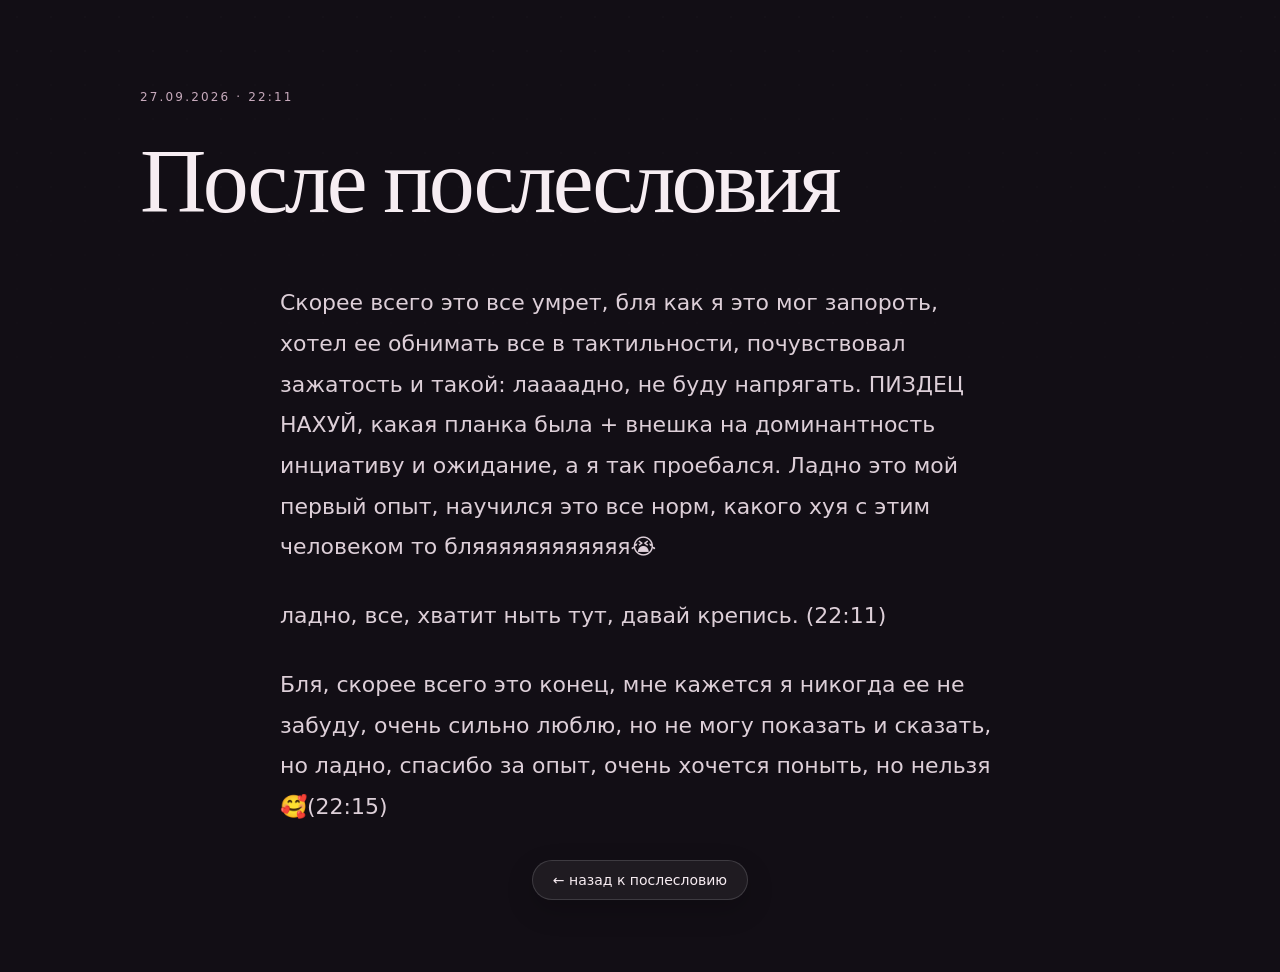
==== commit 5ec506ea: "Add note inside reason 100 and append 22:15 afterword entry" ====
--- a/afterword-2.html
+++ b/afterword-2.html
@@ -14,6 +14,7 @@
 <div class="afterword-copy">
 <p>Скорее всего это все умрет, бля как я это мог запороть, хотел ее обнимать все в тактильности, почувствовал зажатость и такой: лаааадно, не буду напрягать. ПИЗДЕЦ НАХУЙ, какая планка была + внешка на доминантность инциативу и ожидание, а я так проебался. Ладно это мой первый опыт, научился это все норм, какого хуя с этим человеком то бляяяяяяяяяяяя😭</p>
 <p>ладно, все, хватит ныть тут, давай крепись. (22:11)</p>
+<p>Бля, скорее всего это конец, мне кажется я никогда ее не забуду, очень сильно люблю, но не могу показать и сказать, но ладно, спасибо за опыт, очень хочется поныть, но нельзя🥰(22:15)</p>
 </div>
 <nav class="page-nav" aria-label="Навигация"><a href="afterword.html">← назад к послесловию</a></nav>
 </main>
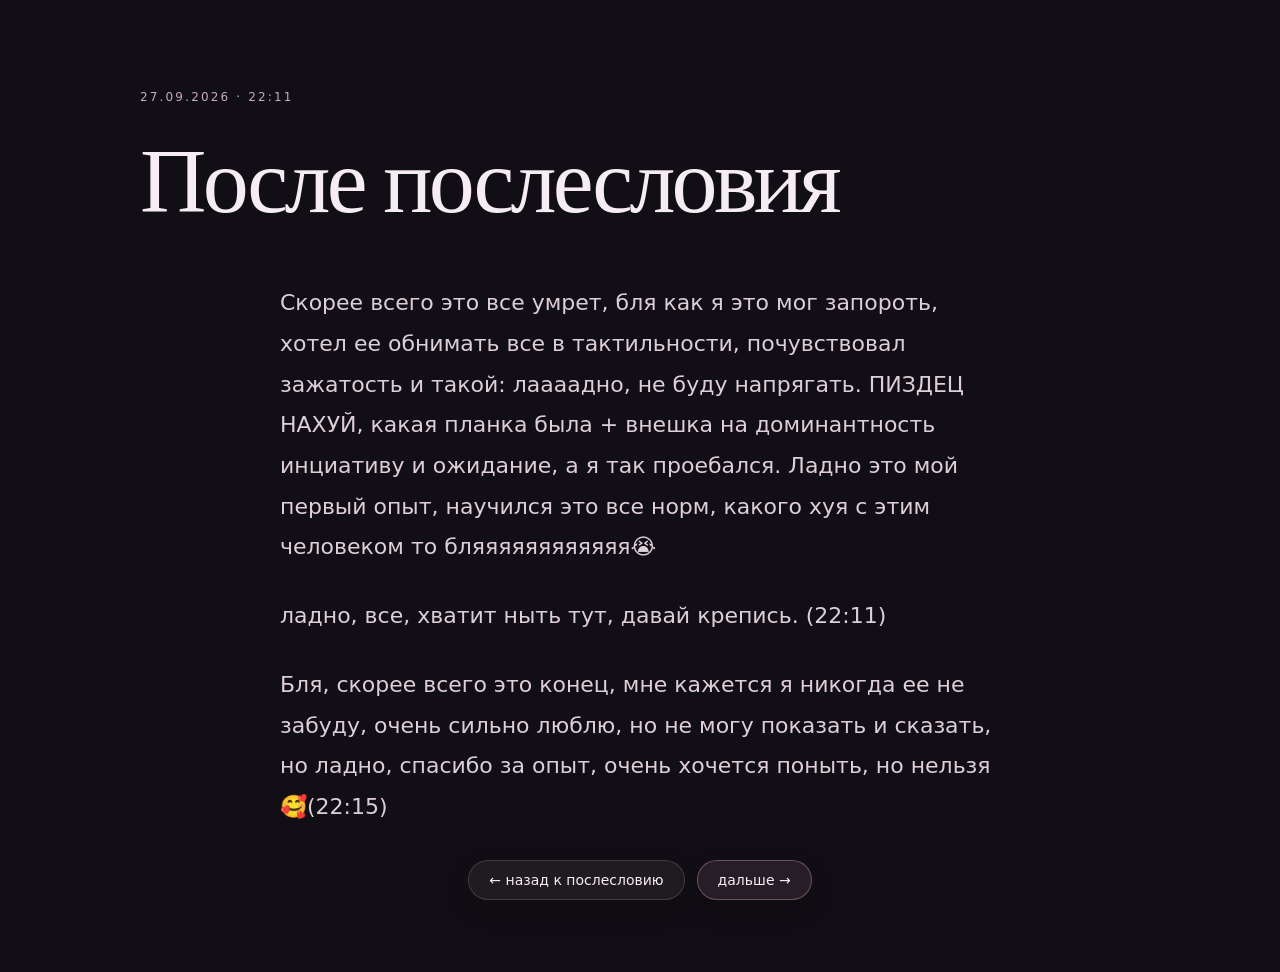
==== commit 979743a3: "Add journal continuation and intro shortcut to afterword" ====
--- a/afterword-2.html
+++ b/afterword-2.html
@@ -16,7 +16,7 @@
 <p>ладно, все, хватит ныть тут, давай крепись. (22:11)</p>
 <p>Бля, скорее всего это конец, мне кажется я никогда ее не забуду, очень сильно люблю, но не могу показать и сказать, но ладно, спасибо за опыт, очень хочется поныть, но нельзя🥰(22:15)</p>
 </div>
-<nav class="page-nav" aria-label="Навигация"><a href="afterword.html">← назад к послесловию</a></nav>
+<nav class="page-nav" aria-label="Навигация"><a href="afterword.html">← назад к послесловию</a><a class="next" href="afterword-3.html">дальше →</a></nav>
 </main>
 </body>
 </html>
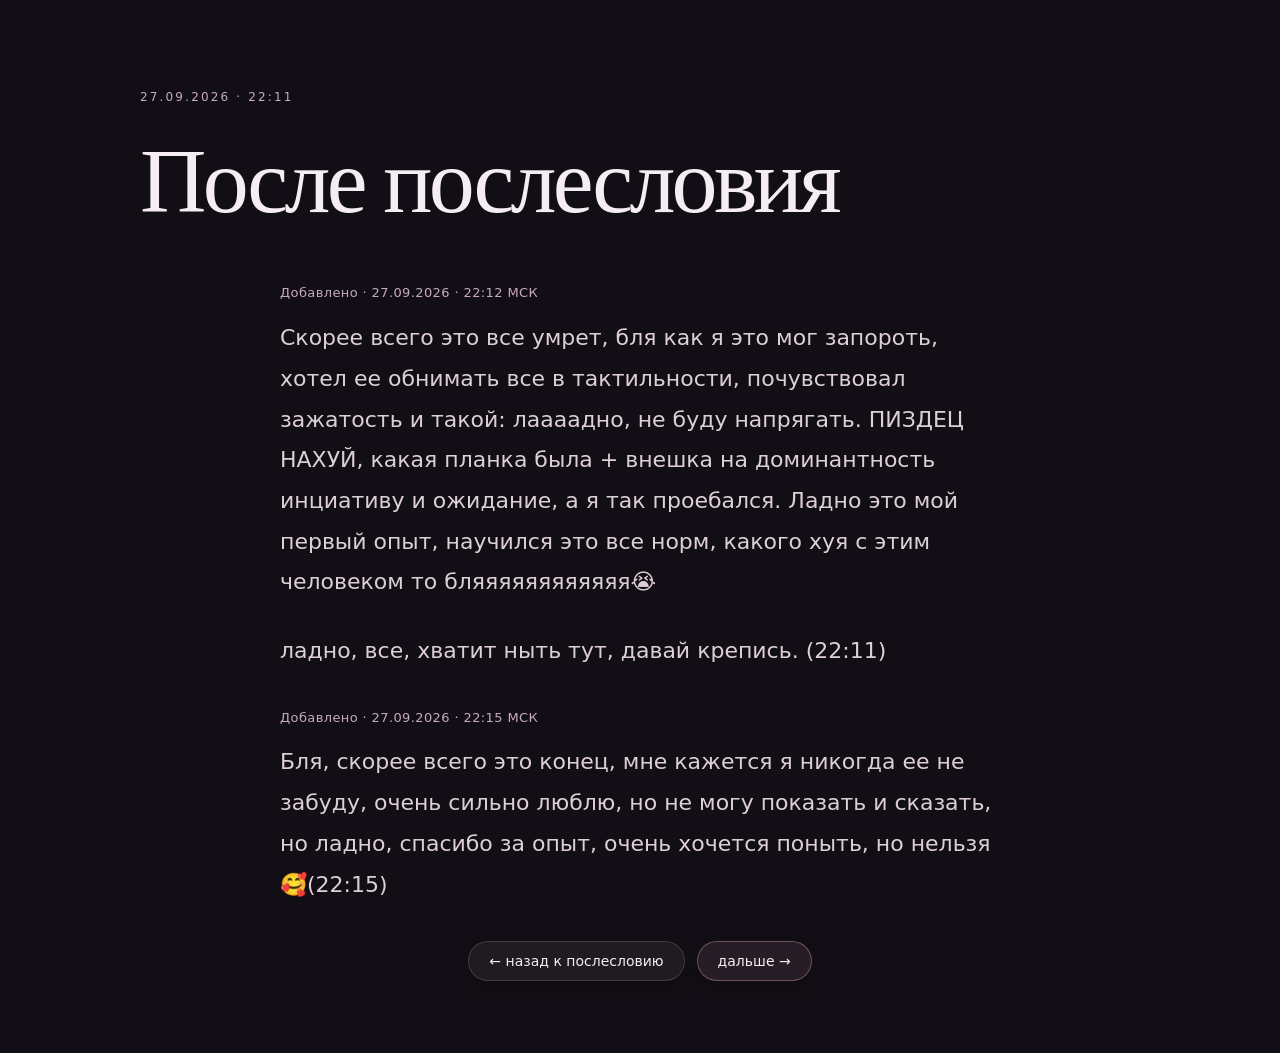
==== commit 3c1bfd50: "Add journal entry and Moscow addition timestamps to previous entries" ====
--- a/afterword-2.html
+++ b/afterword-2.html
@@ -6,15 +6,26 @@
 <meta name="theme-color" content="#120e15">
 <title>После послесловия — 27.09.2026, 22:11</title>
 <link rel="stylesheet" href="site.css?v=20260927-32">
+<style>
+.journal-entry { margin:0 0 36px; }
+.entry-meta { margin:0 0 14px; color:#c7aabc; font-size:13px; line-height:1.6; letter-spacing:.03em; }
+.afterword-copy { overflow-wrap:anywhere; }
+</style>
 </head>
 <body class="afterword-page">
 <main class="afterword">
 <div class="afterword-label">27.09.2026 · 22:11</div>
 <h1>После послесловия</h1>
 <div class="afterword-copy">
+<section class="journal-entry" aria-label="Запись">
+<div class="entry-meta">Добавлено · <time datetime="2026-09-27T19:12:27Z">27.09.2026 · 22:12 МСК</time></div>
 <p>Скорее всего это все умрет, бля как я это мог запороть, хотел ее обнимать все в тактильности, почувствовал зажатость и такой: лаааадно, не буду напрягать. ПИЗДЕЦ НАХУЙ, какая планка была + внешка на доминантность инциативу и ожидание, а я так проебался. Ладно это мой первый опыт, научился это все норм, какого хуя с этим человеком то бляяяяяяяяяяяя😭</p>
 <p>ладно, все, хватит ныть тут, давай крепись. (22:11)</p>
+</section>
+<section class="journal-entry" aria-label="Запись">
+<div class="entry-meta">Добавлено · <time datetime="2026-09-27T19:15:58Z">27.09.2026 · 22:15 МСК</time></div>
 <p>Бля, скорее всего это конец, мне кажется я никогда ее не забуду, очень сильно люблю, но не могу показать и сказать, но ладно, спасибо за опыт, очень хочется поныть, но нельзя🥰(22:15)</p>
+</section>
 </div>
 <nav class="page-nav" aria-label="Навигация"><a href="afterword.html">← назад к послесловию</a><a class="next" href="afterword-3.html">дальше →</a></nav>
 </main>
